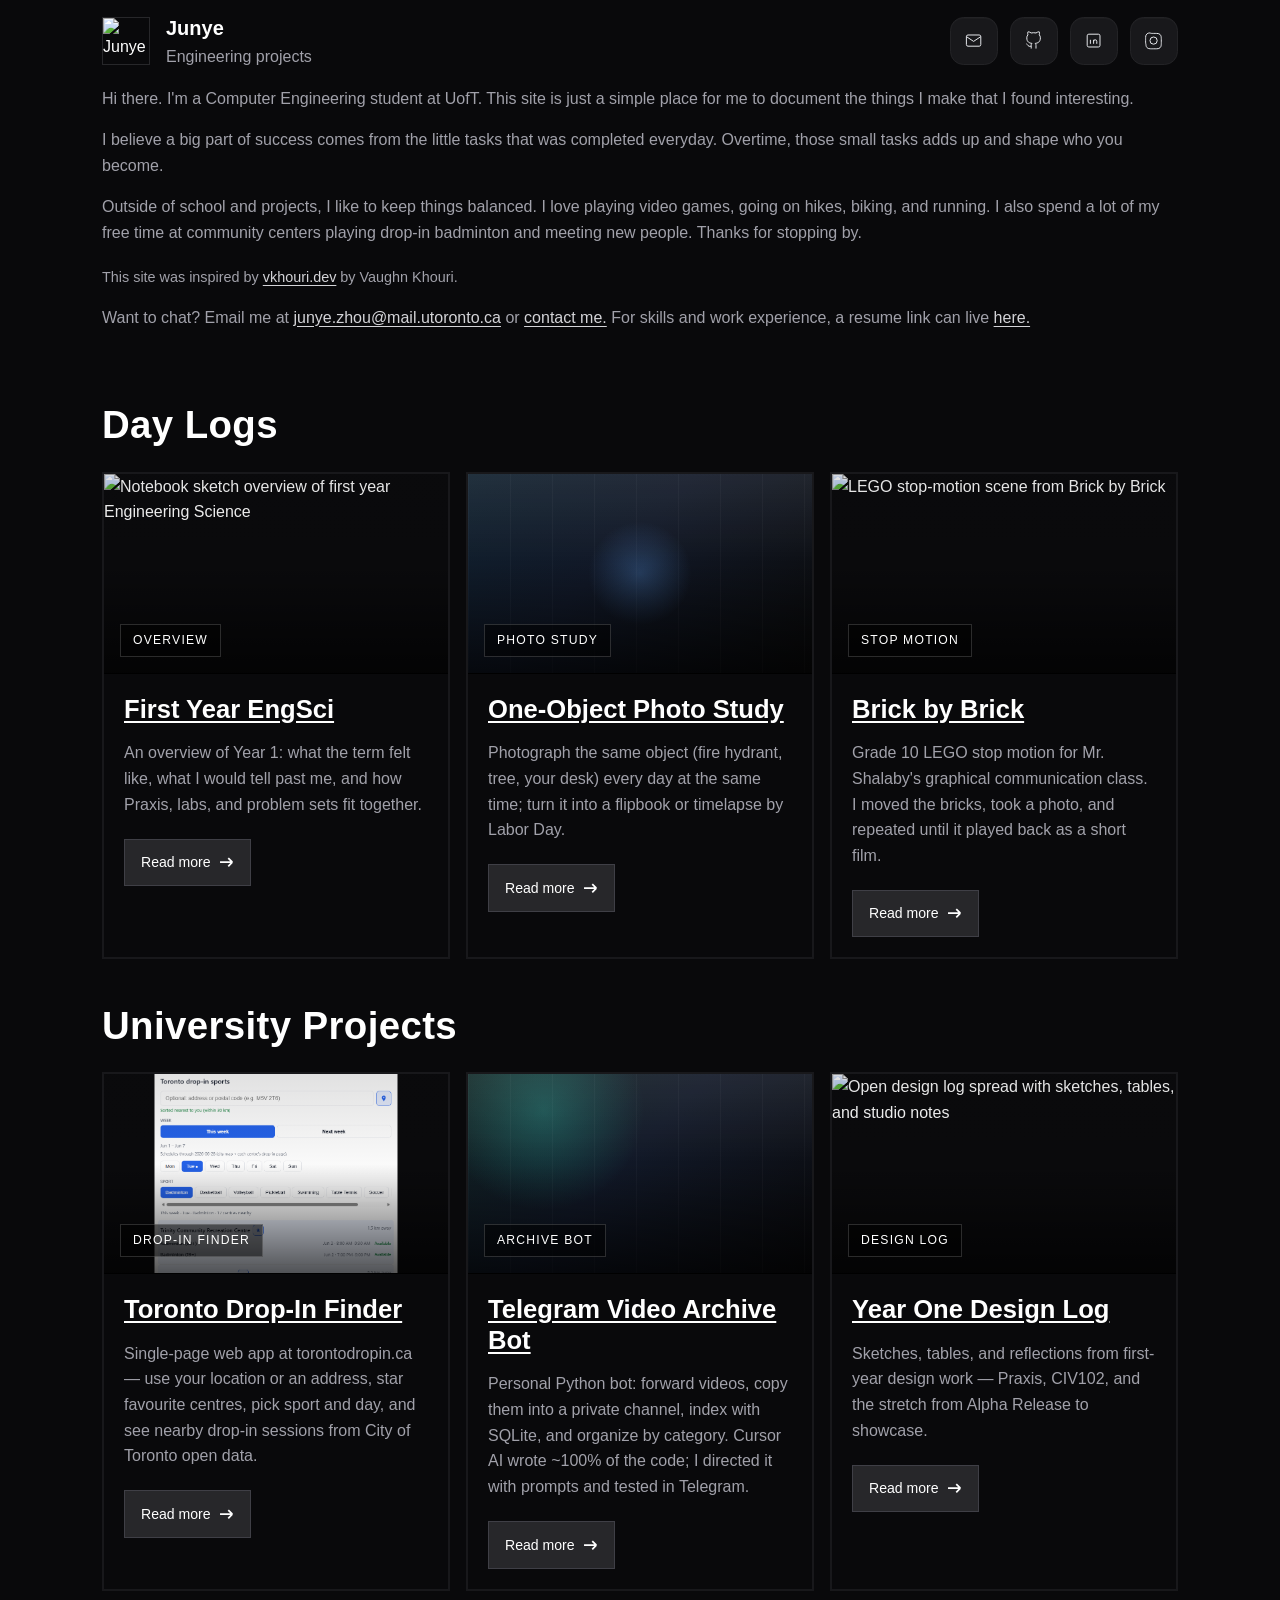
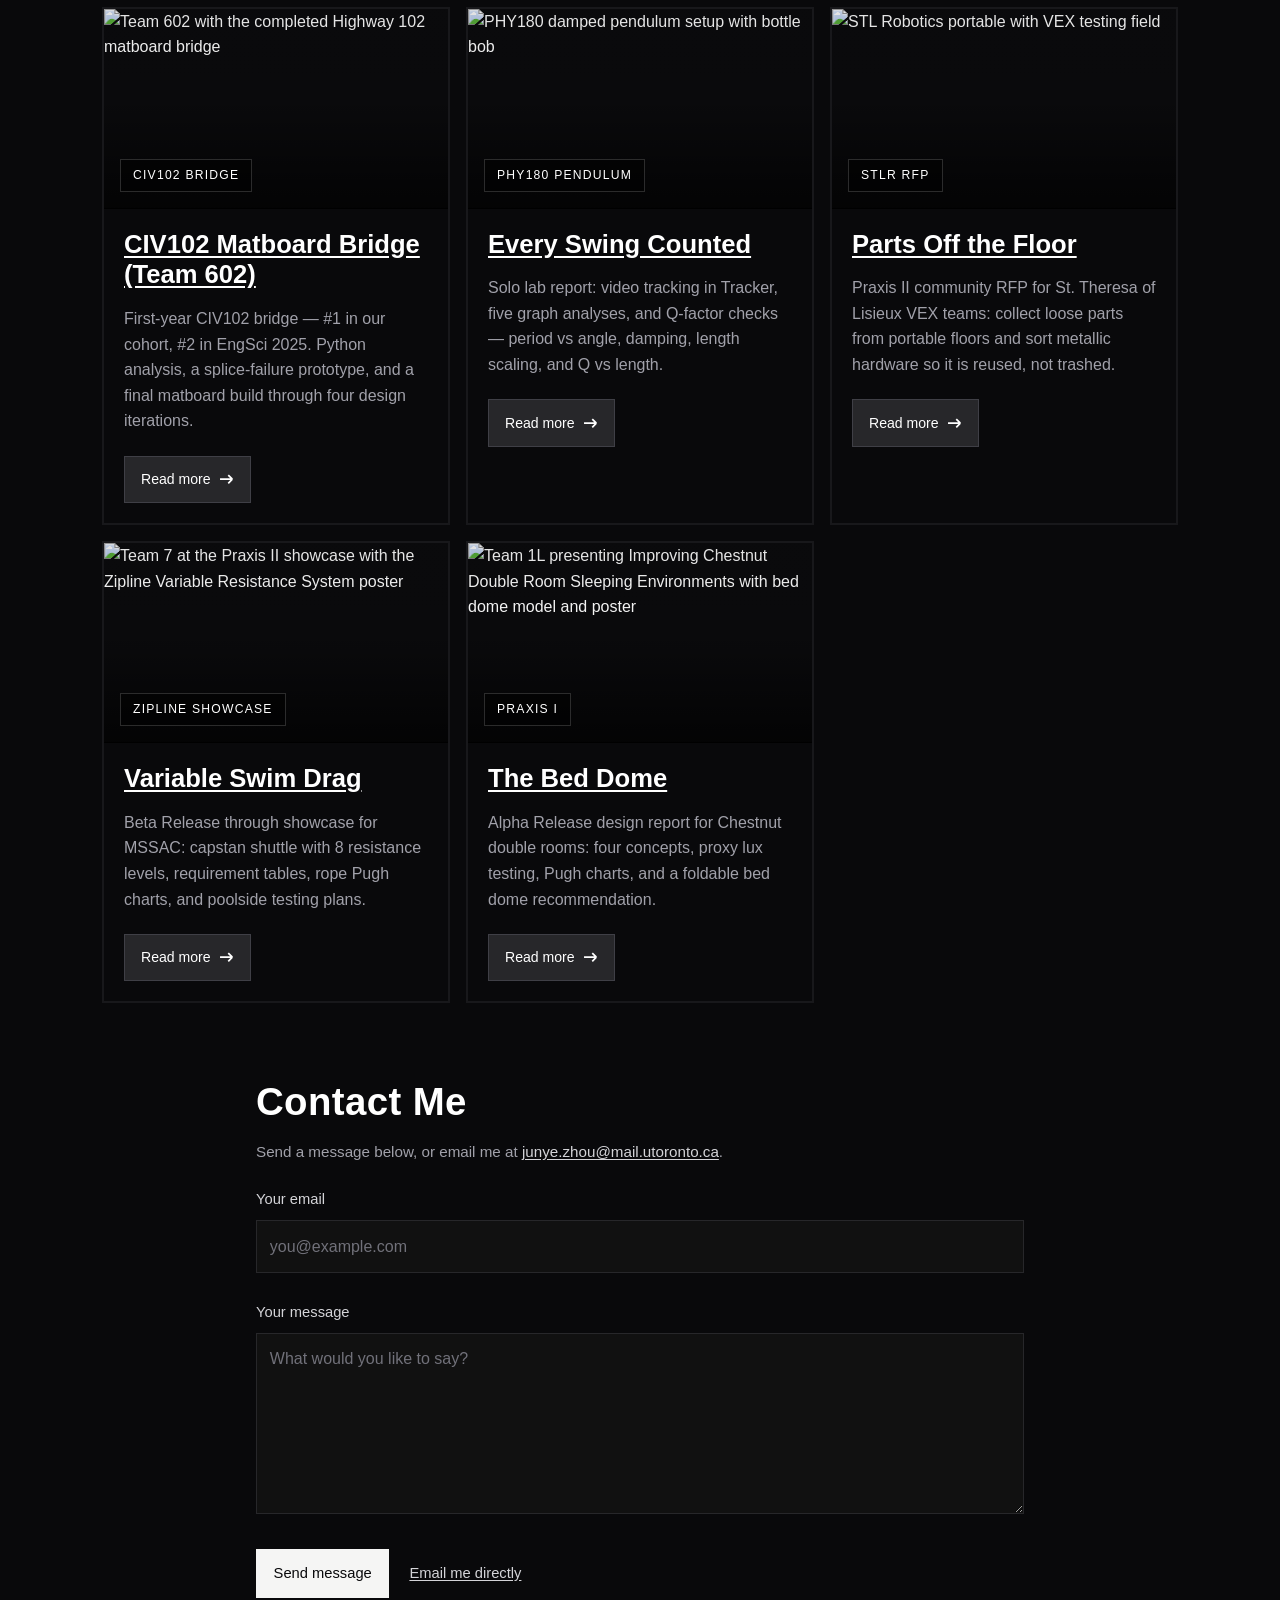
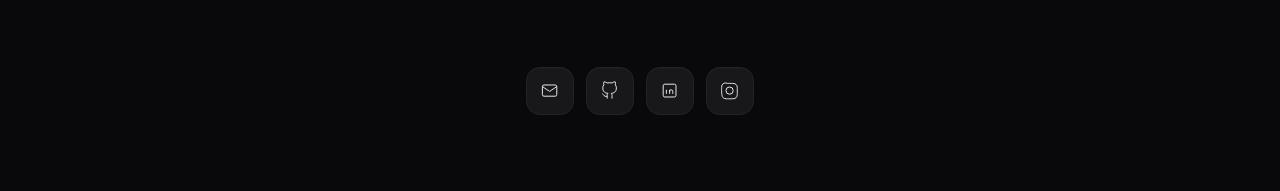
==== index.html @ 4845e182 "Replace Toronto Drop-In card thumbnail with app screenshot. Add top-anchored 1.5x zoom styling for t" ====
<!DOCTYPE html>
<html lang="en">
  <head>
    <meta charset="UTF-8" />
    <meta
      name="description"
      content="Junye Zhou — Computer Engineering student at UofT. Projects, writeups, and things I make."
    />
    <meta name="viewport" content="width=device-width, initial-scale=1.0" />
    <link rel="icon" href="favicon.svg" type="image/svg+xml" />
    <link rel="icon" href="favicon-512.png" type="image/png" sizes="512x512" />
    <link rel="apple-touch-icon" href="apple-touch-icon.png" />
    <meta name="theme-color" content="#09090b" />
    <title>Portfolio | Junye</title>
    <link rel="stylesheet" href="styles.css" />
  </head>
  <body>
    <main class="container" id="top">
      <!-- Top intro area: profile, social links, and short personal summary -->
      <section class="hero">
        <div class="heading-container">
          <!-- Name + profile image block -->
          <a class="identity" href="#top" aria-label="Junye home">
            <img
              class="avatar-image"
              src="https://images.stockcake.com/public/5/b/0/5b07a1c9-6c01-4911-bedc-8a0e223529ed_large/moonlit-rabbit-gathering-stockcake.jpg"
              alt="Junye profile picture"
            />
            <div class="identity-copy">
              <h1>Junye</h1>
              <p>Engineering projects</p>
            </div>
          </a>

          <!-- Social icons shown beside the profile on desktop -->
          <div class="social-links" aria-label="Social links">
            <a
              class="social-link"
              href="mailto:junye.zhou@mail.utoronto.ca"
              aria-label="Email"
            >
              <!-- Email icon -->
              <svg viewBox="0 0 24 24" aria-hidden="true">
                <path d="M3 7a2 2 0 0 1 2-2h14a2 2 0 0 1 2 2v10a2 2 0 0 1-2 2H5a2 2 0 0 1-2-2V7Z"></path>
                <path d="M3 7l9 6 9-6"></path>
              </svg>
              <span class="sr-only">Email</span>
            </a>
            <a
              class="social-link"
              href="https://github.com/MoonlitJadeRabbit"
              aria-label="GitHub"
              target="_blank"
              rel="noreferrer"
            >
              <!-- GitHub icon -->
              <svg viewBox="0 0 24 24" aria-hidden="true">
                <path
                  d="M9 19c-4.3 1.4-4.3-2.5-6-3m12 6v-3.9a3.37 3.37 0 0 0-.94-2.61c3.14-.35 6.44-1.54 6.44-7A5.44 5.44 0 0 0 19.1 4.77 5.07 5.07 0 0 0 19 1s-1.18-.35-4 1.48a13.38 13.38 0 0 0-6 0C6.18.65 5 1 5 1a5.07 5.07 0 0 0-.1 3.77A5.44 5.44 0 0 0 3.5 8.5c0 5.42 3.3 6.61 6.44 7A3.37 3.37 0 0 0 9 18.1V22"
                ></path>
              </svg>
              <span class="sr-only">GitHub</span>
            </a>
            <a
              class="social-link"
              href="https://www.linkedin.com/in/junye-zhou-5ab895367/"
              aria-label="LinkedIn"
              target="_blank"
              rel="noreferrer"
            >
              <!-- LinkedIn icon -->
              <svg viewBox="0 0 24 24" aria-hidden="true">
                <path d="M4 4m0 2a2 2 0 0 1 2-2h12a2 2 0 0 1 2 2v12a2 2 0 0 1-2 2H6a2 2 0 0 1-2-2z"></path>
                <path d="M8 11v5"></path>
                <path d="M8 8v.01"></path>
                <path d="M12 16v-5"></path>
                <path d="M16 16v-3a2 2 0 0 0-4 0"></path>
              </svg>
              <span class="sr-only">LinkedIn</span>
            </a>
            <a
              class="social-link"
              href="https://www.instagram.com/vwrrwea/?next=%2F"
              aria-label="Instagram"
              target="_blank"
              rel="noreferrer"
            >
              <!-- Instagram icon -->
              <svg viewBox="0 0 24 24" aria-hidden="true">
                <path
                  d="M12 3c2.8 0 3.15.01 4.24.06 1.17.05 1.97.24 2.43.42.61.24 1.04.52 1.5.98.46.46.74.89.98 1.5.18.46.37 1.26.42 2.43.05 1.09.06 1.44.06 4.24s-.01 3.15-.06 4.24c-.05 1.17-.24 1.97-.42 2.43-.24.61-.52 1.04-.98 1.5-.46.46-.89.74-1.5.98-.46.18-1.26.37-2.43.42-1.09.05-1.44.06-4.24.06s-3.15-.01-4.24-.06c-1.17-.05-1.97-.24-2.43-.42a4.01 4.01 0 0 1-1.5-.98 4.01 4.01 0 0 1-.98-1.5c-.18-.46-.37-1.26-.42-2.43C2.01 15.15 2 14.8 2 12s.01-3.15.06-4.24c.05-1.17.24-1.97.42-2.43.24-.61.52-1.04.98-1.5.46-.46.89-.74 1.5-.98.46-.18 1.26-.37 2.43-.42C8.85 3.01 9.2 3 12 3Z"
                ></path>
                <path d="M12 7.5A4.5 4.5 0 1 0 12 16.5A4.5 4.5 0 1 0 12 7.5Z"></path>
                <path d="M17.5 6.5h.01"></path>
              </svg>
              <span class="sr-only">Instagram placeholder</span>
            </a>
          </div>
        </div>

        <p class="intro-copy">
          Hi there. I'm a Computer Engineering student at UofT. This site is
          just a simple place for me to document the things I make that I found
          interesting.
        </p>

        <p class="intro-copy">
          I believe a big part of success comes from the little tasks that was completed everyday.
          Overtime, those small tasks adds up and shape who you become. 
        </p>

        <p class="intro-copy">
          Outside of school and projects, I like to keep things balanced. I love
          playing video games, going on hikes, biking, and running. I also spend
          a lot of my free time at community centers playing drop-in
          badminton and meeting new people. Thanks for stopping by.
        </p>

        <p class="intro-credit">
          This site was inspired by
          <a href="https://www.vkhouri.dev/" target="_blank" rel="noreferrer"
            >vkhouri.dev</a
          >
          by Vaughn Khouri.
        </p>

        <p class="intro-copy">
          Want to chat? Email me at
          <span class="underline-text">junye.zhou@mail.utoronto.ca</span>
          or <a href="#contact">contact me.</a> For skills and work experience,
          a resume link can live
          <a href="junyezhou-resume.pdf" target="_blank" rel="noreferrer">here.</a>
        </p>
      </section>

      <section class="category">
        <h2 class="section-title">Day Logs</h2>
        <div class="projects-grid">
          <article class="project-card">
            <div class="card-image-wrapper">
              <div class="project-image project-image-has-photo">
                <img
                  src="assets/day-logs/first-year-engsci/first-year-engsci-thumb.png"
                  alt="Notebook sketch overview of first year Engineering Science"
                  width="1200"
                  height="675"
                  loading="lazy"
                />
                <span class="thumb-label">Overview</span>
              </div>
            </div>
            <div class="project-body">
              <a href="first-year-engsci.html">
                <h3 class="project-title">First Year EngSci</h3>
              </a>
              <p>
                An overview of Year 1: what the term felt like, what I would tell
                past me, and how Praxis, labs, and problem sets fit together.
              </p>
              <a class="read-more" href="first-year-engsci.html">
                Read more
                <svg viewBox="0 0 14 10" aria-hidden="true">
                  <path d="M1 5h12m0 0L9 1m4 4L9 9"></path>
                </svg>
              </a>
            </div>
          </article>

          <article class="project-card">
            <div class="card-image-wrapper">
              <div class="project-image thumb-08">
                <span class="thumb-label">Photo study</span>
              </div>
            </div>
            <div class="project-body">
              <a href="one-object-photo-study.html">
                <h3 class="project-title">One-Object Photo Study</h3>
              </a>
              <p>
                Photograph the same object (fire hydrant, tree, your desk) every day
                at the same time; turn it into a flipbook or timelapse by Labor Day.
              </p>
              <a class="read-more" href="one-object-photo-study.html">
                Read more
                <svg viewBox="0 0 14 10" aria-hidden="true">
                  <path d="M1 5h12m0 0L9 1m4 4L9 9"></path>
                </svg>
              </a>
            </div>
          </article>

          <article class="project-card">
            <div class="card-image-wrapper">
              <div class="project-image project-image-has-photo">
                <img
                  src="assets/day-logs/brick-by-brick/brick-by-brick-poster.jpg"
                  alt="LEGO stop-motion scene from Brick by Brick"
                  width="1280"
                  height="720"
                  loading="lazy"
                />
                <span class="thumb-label">Stop motion</span>
              </div>
            </div>
            <div class="project-body">
              <a href="brick-by-brick.html">
                <h3 class="project-title">Brick by Brick</h3>
              </a>
              <p>
                Grade 10 LEGO stop motion for Mr. Shalaby's graphical communication
                class. I moved the bricks, took a photo, and repeated until it
                played back as a short film.
              </p>
              <a class="read-more" href="brick-by-brick.html">
                Read more
                <svg viewBox="0 0 14 10" aria-hidden="true">
                  <path d="M1 5h12m0 0L9 1m4 4L9 9"></path>
                </svg>
              </a>
            </div>
          </article>
        </div>
      </section>

      <section class="category">
        <h2 class="section-title">University Projects</h2>
        <div class="projects-grid">
          <article class="project-card">
            <div class="card-image-wrapper">
              <div class="project-image project-image-has-photo project-image-toronto-drop-in">
                <img
                  src="assets/toronto-drop-in/thumb.png"
                  alt="Toronto Drop-In Finder with location search, week and sport filters, and nearby community centre sessions"
                  width="1200"
                  height="800"
                  loading="lazy"
                />
                <span class="thumb-label">Drop-In Finder</span>
              </div>
            </div>
            <div class="project-body">
              <a href="toronto-drop-in-sports.html">
                <h3 class="project-title">Toronto Drop-In Finder</h3>
              </a>
              <p>
                Single-page web app at torontodropin.ca — use your location or an address,
                star favourite centres, pick sport and day, and see nearby drop-in
                sessions from City of Toronto open data.
              </p>
              <a class="read-more" href="toronto-drop-in-sports.html">
                Read more
                <svg viewBox="0 0 14 10" aria-hidden="true">
                  <path d="M1 5h12m0 0L9 1m4 4L9 9"></path>
                </svg>
              </a>
            </div>
          </article>

          <article class="project-card">
            <div class="card-image-wrapper">
              <div class="project-image thumb-09">
                <span class="thumb-label">Archive Bot</span>
              </div>
            </div>
            <div class="project-body">
              <a href="telegram-video-archive-bot.html">
                <h3 class="project-title">Telegram Video Archive Bot</h3>
              </a>
              <p>
                Personal Python bot: forward videos, copy them into a private channel,
                index with SQLite, and organize by category. Cursor AI wrote ~100% of
                the code; I directed it with prompts and tested in Telegram.
              </p>
              <a class="read-more" href="telegram-video-archive-bot.html">
                Read more
                <svg viewBox="0 0 14 10" aria-hidden="true">
                  <path d="M1 5h12m0 0L9 1m4 4L9 9"></path>
                </svg>
              </a>
            </div>
          </article>

          <article class="project-card">
            <div class="card-image-wrapper">
              <div class="project-image project-image-has-photo">
                <img
                  src="assets/year1-design-log-thumb.png"
                  alt="Open design log spread with sketches, tables, and studio notes"
                  width="1200"
                  height="675"
                  loading="lazy"
                />
                <span class="thumb-label">Design log</span>
              </div>
            </div>
            <div class="project-body">
              <a href="year1-student-engineering-design-portfolio.html">
                <h3 class="project-title">Year One Design Log</h3>
              </a>
              <p>
                Sketches, tables, and reflections from first-year design work —
                Praxis, CIV102, and the stretch from Alpha Release to showcase.
              </p>

              <a
                class="read-more"
                href="year1-student-engineering-design-portfolio.html"
              >
                Read more
                <svg viewBox="0 0 14 10" aria-hidden="true">
                  <path d="M1 5h12m0 0L9 1m4 4L9 9"></path>
                </svg>
              </a>
            </div>
          </article>

          <article class="project-card">
            <div class="card-image-wrapper">
              <div class="project-image project-image-has-photo">
                <img
                  src="assets/civ102-bridge/team-highway-102.png"
                  alt="Team 602 with the completed Highway 102 matboard bridge"
                  width="1200"
                  height="800"
                  loading="lazy"
                />
                <span class="thumb-label">CIV102 Bridge</span>
              </div>
            </div>
            <div class="project-body">
              <a href="civ102-matboard-bridge.html">
                <h3 class="project-title">CIV102 Matboard Bridge (Team 602)</h3>
              </a>
              <p>
                First-year CIV102 bridge — #1 in our cohort, #2 in EngSci 2025.
                Python analysis, a splice-failure prototype, and a final matboard
                build through four design iterations.
              </p>
              <a class="read-more" href="civ102-matboard-bridge.html">
                Read more
                <svg viewBox="0 0 14 10" aria-hidden="true">
                  <path d="M1 5h12m0 0L9 1m4 4L9 9"></path>
                </svg>
              </a>
            </div>
          </article>

          <article class="project-card">
            <div class="card-image-wrapper">
              <div class="project-image project-image-has-photo">
                <img
                  src="assets/phy180-pendulum/report-p2-img1.jpeg"
                  alt="PHY180 damped pendulum setup with bottle bob"
                  width="1200"
                  height="800"
                  loading="lazy"
                />
                <span class="thumb-label">PHY180 Pendulum</span>
              </div>
            </div>
            <div class="project-body">
              <a href="phy180-pendulum.html">
                <h3 class="project-title">Every Swing Counted</h3>
              </a>
              <p>
                Solo lab report: video tracking in Tracker, five graph analyses,
                and Q-factor checks — period vs angle, damping, length scaling, and
                Q vs length.
              </p>
              <a class="read-more" href="phy180-pendulum.html">
                Read more
                <svg viewBox="0 0 14 10" aria-hidden="true">
                  <path d="M1 5h12m0 0L9 1m4 4L9 9"></path>
                </svg>
              </a>
            </div>
          </article>

          <article class="project-card">
            <div class="card-image-wrapper">
              <div class="project-image project-image-has-photo">
                <img
                  src="assets/stl-robotics-rfp/report-p8-img1.png"
                  alt="STL Robotics portable with VEX testing field"
                  width="1200"
                  height="800"
                  loading="lazy"
                />
                <span class="thumb-label">STLR RFP</span>
              </div>
            </div>
            <div class="project-body">
              <a href="stl-robotics-rfp.html">
                <h3 class="project-title">Parts Off the Floor</h3>
              </a>
              <p>
                Praxis II community RFP for St. Theresa of Lisieux VEX teams:
                collect loose parts from portable floors and sort metallic hardware
                so it is reused, not trashed.
              </p>
              <a class="read-more" href="stl-robotics-rfp.html">
                Read more
                <svg viewBox="0 0 14 10" aria-hidden="true">
                  <path d="M1 5h12m0 0L9 1m4 4L9 9"></path>
                </svg>
              </a>
            </div>
          </article>

          <article class="project-card">
            <div class="card-image-wrapper">
              <div class="project-image project-image-has-photo">
                <img
                  src="assets/praxis-zipline/showcase-card.jpg"
                  alt="Team 7 at the Praxis II showcase with the Zipline Variable Resistance System poster"
                  width="1024"
                  height="768"
                  loading="lazy"
                />
                <span class="thumb-label">Zipline Showcase</span>
              </div>
            </div>
            <div class="project-body">
              <a href="praxis-zipline-showcase.html">
                <h3 class="project-title">Variable Swim Drag</h3>
              </a>
              <p>
                Beta Release through showcase for MSSAC: capstan shuttle with 8
                resistance levels, requirement tables, rope Pugh charts, and
                poolside testing plans.
              </p>
              <a class="read-more" href="praxis-zipline-showcase.html">
                Read more
                <svg viewBox="0 0 14 10" aria-hidden="true">
                  <path d="M1 5h12m0 0L9 1m4 4L9 9"></path>
                </svg>
              </a>
            </div>
          </article>

          <article class="project-card">
            <div class="card-image-wrapper">
              <div class="project-image project-image-has-photo">
                <img
                  src="assets/praxis-i-design/team-presentation-card.png"
                  alt="Team 1L presenting Improving Chestnut Double Room Sleeping Environments with bed dome model and poster"
                  width="615"
                  height="486"
                  loading="lazy"
                />
                <span class="thumb-label">Praxis I</span>
              </div>
            </div>
            <div class="project-body">
              <a href="praxis-i-design.html">
                <h3 class="project-title">The Bed Dome</h3>
              </a>
              <p>
                Alpha Release design report for Chestnut double rooms: four concepts,
                proxy lux testing, Pugh charts, and a foldable bed dome recommendation.
              </p>
              <a class="read-more" href="praxis-i-design.html">
                Read more
                <svg viewBox="0 0 14 10" aria-hidden="true">
                  <path d="M1 5h12m0 0L9 1m4 4L9 9"></path>
                </svg>
              </a>
            </div>
          </article>
        </div>
      </section>

      <!-- Contact form near the bottom of the page -->
      <section class="contact-section" id="contact">
        <div class="contact-wrap">
          <h2 class="section-title contact-title">Contact Me</h2>

          <p class="contact-lead">
            Send a message below, or email me at
            <a href="mailto:junye.zhou@mail.utoronto.ca"
              >junye.zhou@mail.utoronto.ca</a
            >.
          </p>

          <form id="my-form" class="contact-form" method="post">
            <p class="form-honey" aria-hidden="true">
              <label
                >Leave this empty<input
                  type="text"
                  name="_honey"
                  tabindex="-1"
                  autocomplete="off"
              /></label>
            </p>
            <div class="form-field">
              <label for="email">Your email</label>
              <input
                type="email"
                name="email"
                id="email"
                placeholder="you@example.com"
                required
              />
            </div>

            <div class="form-field">
              <label for="message">Your message</label>
              <textarea
                name="message"
                id="message"
                rows="6"
                placeholder="What would you like to say?"
                required
              ></textarea>
            </div>

            <div class="contact-actions">
              <button id="my-form-button" type="submit" class="submit-button">
                Send message
              </button>
              <a
                class="contact-mailto-link"
                href="mailto:junye.zhou@mail.utoronto.ca?subject=Message%20from%20portfolio"
                >Email me directly</a
              >
            </div>
            <p
              id="my-form-status"
              class="form-status"
              role="status"
              aria-live="polite"
            ></p>
          </form>
        </div>

        <!-- Matching social icons shown again in the footer area -->
        <div class="footer-socials">
          <div class="social-links" aria-label="Footer social links">
            <a
              class="social-link"
              href="mailto:junye.zhou@mail.utoronto.ca"
              aria-label="Email"
            >
              <!-- Email icon -->
              <svg viewBox="0 0 24 24" aria-hidden="true">
                <path d="M3 7a2 2 0 0 1 2-2h14a2 2 0 0 1 2 2v10a2 2 0 0 1-2 2H5a2 2 0 0 1-2-2V7Z"></path>
                <path d="M3 7l9 6 9-6"></path>
              </svg>
              <span class="sr-only">Email</span>
            </a>
            <a
              class="social-link"
              href="https://github.com/MoonlitJadeRabbit"
              aria-label="GitHub"
              target="_blank"
              rel="noreferrer"
            >
              <!-- GitHub icon -->
              <svg viewBox="0 0 24 24" aria-hidden="true">
                <path
                  d="M9 19c-4.3 1.4-4.3-2.5-6-3m12 6v-3.9a3.37 3.37 0 0 0-.94-2.61c3.14-.35 6.44-1.54 6.44-7A5.44 5.44 0 0 0 19.1 4.77 5.07 5.07 0 0 0 19 1s-1.18-.35-4 1.48a13.38 13.38 0 0 0-6 0C6.18.65 5 1 5 1a5.07 5.07 0 0 0-.1 3.77A5.44 5.44 0 0 0 3.5 8.5c0 5.42 3.3 6.61 6.44 7A3.37 3.37 0 0 0 9 18.1V22"
                ></path>
              </svg>
              <span class="sr-only">GitHub</span>
            </a>
            <a
              class="social-link"
              href="https://www.linkedin.com/in/junye-zhou-5ab895367/"
              aria-label="LinkedIn"
              target="_blank"
              rel="noreferrer"
            >
              <!-- LinkedIn icon -->
              <svg viewBox="0 0 24 24" aria-hidden="true">
                <path d="M4 4m0 2a2 2 0 0 1 2-2h12a2 2 0 0 1 2 2v12a2 2 0 0 1-2 2H6a2 2 0 0 1-2-2z"></path>
                <path d="M8 11v5"></path>
                <path d="M8 8v.01"></path>
                <path d="M12 16v-5"></path>
                <path d="M16 16v-3a2 2 0 0 0-4 0"></path>
              </svg>
              <span class="sr-only">LinkedIn</span>
            </a>
            <a
              class="social-link"
              href="https://www.instagram.com/vwrrwea/?next=%2F"
              aria-label="Instagram"
              target="_blank"
              rel="noreferrer"
            >
              <!-- Instagram icon -->
              <svg viewBox="0 0 24 24" aria-hidden="true">
                <path
                  d="M12 3c2.8 0 3.15.01 4.24.06 1.17.05 1.97.24 2.43.42.61.24 1.04.52 1.5.98.46.46.74.89.98 1.5.18.46.37 1.26.42 2.43.05 1.09.06 1.44.06 4.24s-.01 3.15-.06 4.24c-.05 1.17-.24 1.97-.42 2.43-.24.61-.52 1.04-.98 1.5-.46.46-.89.74-1.5.98-.46.18-1.26.37-2.43.42-1.09.05-1.44.06-4.24.06s-3.15-.01-4.24-.06c-1.17-.05-1.97-.24-2.43-.42a4.01 4.01 0 0 1-1.5-.98 4.01 4.01 0 0 1-.98-1.5c-.18-.46-.37-1.26-.42-2.43C2.01 15.15 2 14.8 2 12s.01-3.15.06-4.24c.05-1.17.24-1.97.42-2.43.24-.61.52-1.04.98-1.5.46-.46.89-.74 1.5-.98.46-.18 1.26-.37 2.43-.42C8.85 3.01 9.2 3 12 3Z"
                ></path>
                <path d="M12 7.5A4.5 4.5 0 1 0 12 16.5A4.5 4.5 0 1 0 12 7.5Z"></path>
                <path d="M17.5 6.5h.01"></path>
              </svg>
              <span class="sr-only">Instagram placeholder</span>
            </a>
          </div>
        </div>
      </section>
    </main>

    <script src="contact-config.js"></script>
    <script src="script.js?v=7"></script>
  </body>
</html>
---- styles.css ----
@font-face {
  /* Custom bold display font used for headings, similar to the reference site */
  font-family: "IndustryBlack";
  src: url("IndustryBold.otf") format("opentype");
  font-display: swap;
}

:root {
  /* Main color variables used across the page */
  --bg: #09090b;
  --panel: #111114;
  --panel-hover: #18181b;
  --line: #27272a;
  --line-strong: #3f3f46;
  --text: #ffffff;
  --muted: #a1a1aa;
  --soft: #d4d4d8;
  --button-light: #f5f5f4;
  --button-light-hover: #e7e5e4;
}

* {
  box-sizing: border-box;
}

html {
  /* Enables smooth scrolling when clicking anchor links */
  scroll-behavior: smooth;
}

body {
  /* Global page styles */
  margin: 0;
  background: var(--bg);
  color: var(--text);
  font-family: Arial, Helvetica, sans-serif;
  line-height: 1.6;
}

a {
  color: inherit;
  text-decoration: none;
}

button,
input,
textarea {
  font: inherit;
}

.container {
  /* Keeps the site centered and limits the maximum content width */
  width: 1100px;
  max-width: 100%;
  margin: 0 auto;
  padding: 0.75rem;
}

.hero {
  /* Spacing below the introduction section */
  margin-bottom: 4rem;
}

.heading-container {
  /* Two-column layout: identity on the left, social icons on the right */
  display: grid;
  grid-template-columns: 1fr 1fr;
  gap: 1rem;
  align-items: center;
}

.identity {
  /* Aligns the profile image and the name text */
  display: inline-flex;
  align-items: center;
  gap: 1rem;
  width: fit-content;
}

.avatar-image {
  /* Profile picture beside the name */
  width: 3rem;
  height: 3rem;
  border: 1px solid #27272a;
  object-fit: cover;
}

.identity-copy h1 {
  margin: 0;
  font-size: 1.25rem;
  font-weight: 600;
}

.identity-copy p {
  margin: 0;
  color: var(--muted);
  font-size: 1rem;
}

.tagline {
  /* Short line directly under the top identity row */
  margin: 1.4rem 0 0;
  color: var(--muted);
  font-size: 1.15rem;
  font-weight: 300;
}

.intro-copy {
  /* Paragraph text used in the intro section */
  max-width: 70rem;
  margin: 1rem 0 0;
  color: var(--muted);
  font-size: 1rem;
}

.intro-copy a,
.intro-credit a,
.underline-text {
  color: var(--soft);
  text-decoration: underline;
  text-underline-offset: 3px;
}

.intro-credit {
  max-width: 70rem;
  margin: 1.25rem 0 0;
  color: var(--muted);
  font-size: 0.9rem;
}

.intro-credit a:hover {
  color: var(--text);
}

.social-links {
  /* Holds the social icon buttons in a row */
  display: flex;
  justify-content: flex-end;
  flex-wrap: wrap;
  gap: 0.75rem;
}

.social-link {
  /* Single social button styled to match your screenshot */
  display: inline-flex;
  align-items: center;
  justify-content: center;
  width: 3rem;
  height: 3rem;
  background: #18181b;
  border: 1px solid #232326;
  border-radius: 0.85rem;
  box-shadow: inset 0 1px 0 rgba(255, 255, 255, 0.02);
  transition:
    transform 180ms ease,
    background-color 180ms ease,
    border-color 180ms ease;
}

.social-link:hover {
  transform: translateY(-1px);
  background: #1f1f23;
  border-color: #2c2c31;
}

.social-link svg {
  /* Makes all social icons the same size and color */
  width: 1.2rem;
  height: 1.2rem;
  fill: none;
  stroke: currentColor;
  stroke-width: 1.25;
  color: #e5e7eb;
  transition: transform 180ms ease;
}

.social-link:hover svg {
  transform: scale(1.08);
}

.sr-only {
  position: absolute;
  width: 1px;
  height: 1px;
  padding: 0;
  margin: -1px;
  overflow: hidden;
  clip: rect(0, 0, 0, 0);
  white-space: nowrap;
  border: 0;
}

.category,
.contact-section {
  /* Shared spacing for each large section */
  margin-bottom: 2.2rem;
}

.section-title,
.project-title,
.submit-button {
  /* Bold display font for major headings and buttons */
  font-family: "IndustryBlack", sans-serif;
}

.section-title {
  margin: 0 0 1rem;
  font-size: clamp(1.95rem, 3vw, 2.5rem);
  font-weight: 700;
  letter-spacing: 0.01em;
}

.projects-grid {
  /* Default 3-column project layout */
  display: grid;
  grid-template-columns: repeat(3, minmax(0, 1fr));
  gap: 1rem;
}

.projects-grid-two {
  /* Used for the final section that only has 2 cards */
  grid-template-columns: repeat(2, minmax(0, 1fr));
}

.project-card {
  /* Outer card shell for each project */
  border: 2px solid #18181b;
  background: var(--bg);
}

.card-image-wrapper {
  /* Image container so the placeholder art stays clipped correctly */
  position: relative;
  width: 100%;
  overflow: hidden;
}

.project-image {
  /* Visual thumbnail area at the top of each project card */
  position: relative;
  display: flex;
  align-items: flex-end;
  width: 100%;
  min-height: 230px;
  padding: 1rem;
  border-bottom: 1px solid #000000;
  overflow: hidden;
}

.project-image::before {
  content: "";
  position: absolute;
  inset: 0;
  background:
    linear-gradient(180deg, rgba(255, 255, 255, 0.08), transparent 45%),
    repeating-linear-gradient(
      90deg,
      rgba(255, 255, 255, 0.03) 0,
      rgba(255, 255, 255, 0.03) 1px,
      transparent 1px,
      transparent 42px
    );
  mix-blend-mode: screen;
}

.project-image::after {
  content: "";
  position: absolute;
  inset: auto 0 0;
  height: 55%;
  background: linear-gradient(180deg, transparent, rgba(0, 0, 0, 0.66));
}

.thumb-label {
  /* Small label shown on each placeholder thumbnail */
  position: relative;
  z-index: 1;
  display: inline-flex;
  align-items: center;
  min-height: 2rem;
  padding: 0.35rem 0.75rem;
  border: 1px solid rgba(255, 255, 255, 0.16);
  background: rgba(0, 0, 0, 0.5);
  color: var(--text);
  font-size: 0.76rem;
  letter-spacing: 0.1em;
  text-transform: uppercase;
}

.project-image-has-photo {
  padding: 0;
  min-height: 230px;
}

.project-image-has-photo::before {
  z-index: 1;
  background: linear-gradient(
    180deg,
    rgba(9, 9, 11, 0.12),
    transparent 55%
  );
  mix-blend-mode: normal;
}

.project-image-has-photo img {
  position: absolute;
  inset: 0;
  width: 100%;
  height: 100%;
  object-fit: contain;
  object-position: center;
  background: #0a0a0c;
}

.project-image-has-photo .thumb-label {
  margin: 1rem;
}

.project-image-toronto-drop-in img {
  object-fit: contain;
  object-position: center top;
  transform: scale(1.5);
  transform-origin: center top;
}

.thumb-02 {
  background:
    radial-gradient(circle at 78% 26%, rgba(244, 114, 182, 0.35), transparent 30%),
    linear-gradient(135deg, #1f1235, #0f172a 42%, #111827);
}

.thumb-03 {
  background:
    radial-gradient(circle at 50% 30%, rgba(56, 189, 248, 0.35), transparent 28%),
    linear-gradient(135deg, #0f172a, #10233c 40%, #111827);
}

.thumb-04 {
  background:
    radial-gradient(circle at 18% 72%, rgba(163, 230, 53, 0.25), transparent 28%),
    linear-gradient(135deg, #14231a, #0b1220 44%, #0b1120);
}

.thumb-05 {
  background:
    radial-gradient(circle at 80% 18%, rgba(251, 146, 60, 0.3), transparent 30%),
    linear-gradient(135deg, #231815, #111827 48%, #09090b);
}

.thumb-06 {
  background:
    radial-gradient(circle at 28% 25%, rgba(192, 132, 252, 0.32), transparent 28%),
    linear-gradient(135deg, #1e1b4b, #111827 45%, #09090b);
}

.thumb-07 {
  background:
    radial-gradient(circle at 78% 74%, rgba(251, 113, 133, 0.28), transparent 30%),
    linear-gradient(135deg, #2a1420, #0f172a 45%, #09090b);
}

.thumb-08 {
  background:
    radial-gradient(circle at 50% 50%, rgba(96, 165, 250, 0.28), transparent 26%),
    linear-gradient(135deg, #0f1f2d, #111827 42%, #0a0a0a);
}

.thumb-09 {
  background:
    radial-gradient(circle at 22% 18%, rgba(45, 212, 191, 0.28), transparent 32%),
    linear-gradient(135deg, #102222, #111827 45%, #09090b);
}

.thumb-10 {
  background:
    radial-gradient(circle at 84% 28%, rgba(248, 250, 252, 0.2), transparent 24%),
    linear-gradient(135deg, #232323, #111827 48%, #09090b);
}

.thumb-11 {
  background:
    radial-gradient(circle at 15% 20%, rgba(234, 179, 8, 0.26), transparent 28%),
    linear-gradient(135deg, #20170d, #111827 46%, #09090b);
}

.project-body {
  /* Text area below each thumbnail */
  padding: 1.25rem;
}

.project-title {
  margin: 0;
  color: var(--text);
  font-size: 1.6rem;
  font-weight: 700;
  line-height: 1.2;
  text-decoration: underline;
  text-underline-offset: 3px;
}

.project-title-static {
  text-decoration: none;
}

.project-subtitle {
  margin: 0.35rem 0 0;
  color: var(--soft);
  font-size: 0.92rem;
  letter-spacing: 0.04em;
}

.project-body > p:not(.project-subtitle) {
  margin: 1rem 0 0;
  color: var(--muted);
}

.read-more {
  /* Button-style link used at the bottom of each project card */
  display: inline-flex;
  align-items: center;
  gap: 0.55rem;
  margin-top: 1.35rem;
  padding: 0.72rem 1rem;
  background: #27272a;
  border: 1px solid var(--line-strong);
  color: var(--text);
  font-size: 0.88rem;
}

.read-more:hover {
  background: #3f3f46;
}

.read-more svg {
  width: 0.9rem;
  height: 0.9rem;
  fill: none;
  stroke: currentColor;
  stroke-width: 1.7;
}

.detail-block + .detail-block {
  margin-top: 1rem;
}

.detail-block h4 {
  margin: 0 0 0.35rem;
  color: var(--soft);
  font-size: 0.95rem;
  font-weight: 700;
}

.project-page {
  width: 860px;
  max-width: 100%;
  margin: 0 auto;
  padding: 1rem;
}

.project-page-title {
  margin: 0 0 1.5rem;
  color: var(--text);
  font-family: "IndustryBlack", sans-serif;
  font-size: clamp(2.1rem, 4vw, 3rem);
  line-height: 1.15;
}

.project-page-title span {
  color: var(--soft);
}

.project-hero-card {
  min-height: 360px;
  border: 1px solid #000000;
  background:
    radial-gradient(circle at 18% 20%, rgba(250, 204, 21, 0.18), transparent 24%),
    radial-gradient(circle at 78% 28%, rgba(96, 165, 250, 0.16), transparent 26%),
    linear-gradient(135deg, #141a24, #0d121a 46%, #09090b);
  overflow: hidden;
}

.project-hero-art {
  position: relative;
  width: 100%;
  min-height: 360px;
}

.project-hero-art::before {
  content: "";
  position: absolute;
  left: 10%;
  right: 10%;
  bottom: 25%;
  height: 4px;
  background: rgba(255, 255, 255, 0.7);
  box-shadow:
    0 -54px 0 -1px rgba(255, 255, 255, 0.28),
    0 -108px 0 -2px rgba(255, 255, 255, 0.16);
}

.project-hero-art::after {
  content: "";
  position: absolute;
  left: 16%;
  right: 16%;
  top: 23%;
  bottom: 25%;
  background:
    linear-gradient(62deg, transparent 0 47%, rgba(255, 255, 255, 0.34) 47% 49%, transparent 49%),
    linear-gradient(118deg, transparent 0 47%, rgba(255, 255, 255, 0.22) 47% 49%, transparent 49%),
    repeating-linear-gradient(
      90deg,
      transparent 0 10%,
      rgba(255, 255, 255, 0.14) 10% 11%,
      transparent 11% 22%
    );
}

.project-caption {
  margin: 0.75rem 0 1.5rem;
  color: var(--text);
}

.project-caption i {
  color: var(--soft);
}

.project-copy {
  color: var(--text);
  margin-bottom: 3rem;
}

.project-copy p {
  margin: 0 0 1rem;
  color: var(--text);
}

.project-copy a {
  color: var(--soft);
  text-decoration: underline;
  text-underline-offset: 3px;
}

.project-section-title {
  margin: 0 0 1rem;
  color: var(--text);
  font-family: "IndustryBlack", sans-serif;
  font-size: clamp(1.8rem, 3vw, 2.2rem);
}

.project-subsection-title {
  margin: 0 0 0.35rem;
  color: var(--soft);
  font-family: "IndustryBlack", sans-serif;
  font-size: 1.15rem;
}

.script-table-wrap {
  overflow-x: auto;
  margin: 1rem 0 1.25rem;
  border: 1px solid var(--line);
}

.script-table {
  width: 100%;
  border-collapse: collapse;
  font-size: 0.92rem;
}

.script-table th,
.script-table td {
  padding: 0.55rem 0.75rem;
  text-align: left;
  border-bottom: 1px solid var(--line);
  vertical-align: top;
}

.script-table th {
  color: var(--text);
  background: var(--panel);
  font-weight: 600;
}

.script-table td {
  color: var(--soft);
}

.script-table tr:last-child td {
  border-bottom: none;
}

.script-table code {
  font-size: 0.86em;
  color: var(--text);
}

.code-snippet {
  margin: 1rem 0 1.25rem;
  padding: 0.85rem 1rem;
  border: 1px solid var(--line);
  background: var(--panel);
  overflow-x: auto;
}

.code-snippet pre {
  margin: 0;
  font-family: Consolas, "Courier New", monospace;
  font-size: 0.82rem;
  line-height: 1.45;
  color: var(--soft);
  white-space: pre;
}

.process-grid {
  display: grid;
  gap: 1rem;
  margin-top: 1.5rem;
}

.process-card {
  padding: 1rem 1.1rem;
  border: 1px solid var(--line);
  background: #111114;
}

.back-link {
  display: inline-flex;
  align-items: center;
  justify-content: center;
  margin: 1.5rem 0 2rem;
  padding: 0.78rem 1.1rem;
  background: var(--button-light);
  color: #09090b;
  font-family: "IndustryBlack", sans-serif;
  font-size: 0.92rem;
}

.back-link:hover {
  background: var(--button-light-hover);
}

.contact-wrap {
  /* Centers and narrows the contact section */
  max-width: 48rem;
  margin: 0 auto;
  padding: 2rem 0;
}

.contact-title {
  margin-bottom: 0.5rem;
}

.contact-lead {
  margin: 0 0 0.25rem;
  color: var(--muted);
  font-size: 0.95rem;
  line-height: 1.6;
}

.contact-lead a {
  color: var(--soft);
  text-decoration: underline;
  text-underline-offset: 0.15em;
}

.contact-lead a:hover {
  color: var(--text);
}

.form-honey {
  display: none !important;
}

.contact-form {
  /* Extra spacing above the contact form fields */
  padding: 1.25rem 0 0;
}

.form-field + .form-field {
  margin-top: 1.75rem;
}

.form-field label {
  display: block;
  margin-bottom: 0.5rem;
  color: var(--soft);
  font-size: 0.92rem;
}

.form-field input,
.form-field textarea {
  /* Shared input styles for email + message fields */
  width: 100%;
  padding: 0.8rem;
  border: 1px solid var(--line);
  background: #111111;
  color: var(--text);
  outline: none;
}

.form-field input::placeholder,
.form-field textarea::placeholder {
  color: #71717a;
}

.form-field input:focus,
.form-field textarea:focus {
  border-color: #52525b;
}

.submit-button {
  /* Main form button */
  margin-top: 1.75rem;
  padding: 0.78rem 1.1rem;
  border: 0;
  background: var(--button-light);
  color: #09090b;
  font-size: 0.92rem;
  cursor: pointer;
}

.submit-button:hover {
  background: var(--button-light-hover);
}

.submit-button:disabled {
  opacity: 0.7;
  cursor: wait;
}

.contact-actions {
  display: flex;
  flex-wrap: wrap;
  align-items: center;
  gap: 1rem 1.25rem;
  margin-top: 1.75rem;
}

.contact-actions .submit-button {
  margin-top: 0;
}

.contact-mailto-link {
  color: var(--soft);
  font-size: 0.92rem;
  text-decoration: underline;
  text-underline-offset: 0.15em;
}

.contact-mailto-link:hover {
  color: var(--text);
}

.form-status {
  min-height: 1.5rem;
  margin: 0.8rem 0 0;
  color: var(--muted);
}

.form-status.is-sending {
  color: var(--soft);
}

.form-status.is-success {
  color: #86efac;
  font-weight: 600;
}

.form-status.is-error {
  color: #fca5a5;
  font-weight: 600;
}

.footer-socials {
  /* Centers the second row of social icons at the bottom */
  display: flex;
  justify-content: center;
  margin-bottom: 4rem;
}

.footer-socials .social-links {
  justify-content: center;
}

@media (min-width: 768px) {
  .project-image {
    min-height: 200px;
  }
}

@media (max-width: 767px) {
  /* Mobile layout changes */
  .heading-container {
    grid-template-columns: 1fr;
  }

  .social-links {
    justify-content: flex-start;
  }

  .tagline {
    font-size: 1rem;
  }

  .projects-grid,
  .projects-grid-two {
    grid-template-columns: 1fr;
  }

  .project-hero-card,
  .project-hero-art {
    min-height: 250px;
  }
}

/* Long-form portfolio page styles */
.portfolio-page {
  width: 1100px;
  max-width: calc(100% - 1.5rem);
  padding: 1.25rem 0 4rem;
}

.portfolio-hero {
  margin-bottom: 2rem;
}

.project-kicker {
  margin: 0 0 0.5rem;
  color: var(--muted);
  font-size: 0.82rem;
  letter-spacing: 0.12em;
  text-transform: uppercase;
}

.project-facts {
  display: flex;
  flex-wrap: wrap;
  gap: 0.7rem;
  margin: 1.25rem 0 0;
}

.fact-pill {
  display: inline-flex;
  align-items: center;
  min-height: 2.4rem;
  padding: 0.45rem 0.8rem;
  border: 1px solid var(--line);
  background: #111114;
  color: var(--soft);
  font-size: 0.8rem;
  letter-spacing: 0.06em;
  text-transform: uppercase;
}

.portfolio-hero-grid {
  display: grid;
  grid-template-columns: 1.3fr 1fr;
  gap: 1rem;
  margin-top: 1.5rem;
}

.portfolio-hero-grid .portfolio-figure:first-child {
  grid-row: span 2;
}

.portfolio-figure {
  margin: 0;
  border: 1px solid var(--line);
  background: #111114;
  overflow: hidden;
  display: flex;
  flex-direction: column;
  height: 100%;
  transition: border-color 200ms ease;
}

.portfolio-figure:hover {
  border-color: var(--line-strong);
}

.video-figure {
  min-height: auto;
  height: auto;
}

.video-wrapper {
  position: relative;
  width: 100%;
  padding-bottom: 56.25%;
  height: 0;
  overflow: hidden;
  background: #0a0a0c;
}

.video-wrapper video {
  position: absolute;
  top: 0;
  left: 0;
  width: 100%;
  height: 100%;
  background: #000;
}

.video-figure:has(.gif-wrapper) {
  height: auto;
}

.video-wrapper.gif-wrapper {
  flex: 0 0 auto;
  padding-bottom: 0;
  height: auto;
  min-height: 0;
}

.gif-wrapper .scroll-gif,
.gif-wrapper video {
  position: static;
  display: block;
  width: 100%;
  height: auto;
  margin: 0;
  max-height: none;
  background: #0a0a0c;
}

.portfolio-figure-media {
  display: flex;
  align-items: center;
  justify-content: center;
  min-height: 200px;
  max-height: min(56vh, 480px);
  padding: 1rem;
  background: #0a0a0c;
}

.portfolio-figure img {
  display: block;
  width: auto;
  max-width: 100%;
  height: auto;
  max-height: min(52vh, 440px);
  margin: 0 auto;
  object-fit: contain;
  object-position: center;
  background: #0a0a0c;
  flex-shrink: 0;
  transition: transform 200ms ease;
}

.portfolio-figure:not(:has(.portfolio-figure-media)) img {
  margin: 1rem auto 0;
}

.portfolio-figure:hover img {
  transform: scale(1.01);
}

.portfolio-zoomable {
  cursor: zoom-in;
}

.portfolio-zoomable:focus-visible {
  outline: 2px solid var(--soft);
  outline-offset: 2px;
}

.image-lightbox {
  position: relative;
  width: min(96vw, 1400px);
  max-height: 92vh;
  margin: auto;
  padding: 0;
  border: 1px solid var(--line-strong);
  background: #09090b;
  color: var(--text);
  overflow: hidden;
}

.image-lightbox::backdrop {
  background: rgba(0, 0, 0, 0.88);
}

.image-lightbox-img {
  display: block;
  width: auto;
  max-width: 96vw;
  max-height: calc(92vh - 4rem);
  height: auto;
  margin: 0 auto;
  object-fit: contain;
  background: #0a0a0c;
}

.image-lightbox-caption {
  margin: 0;
  padding: 0.85rem 1rem 1rem;
  border-top: 1px solid var(--line);
  color: var(--muted);
  font-size: 0.92rem;
  line-height: 1.45;
}

.image-lightbox-close {
  position: absolute;
  top: 0.65rem;
  right: 0.65rem;
  z-index: 1;
  display: inline-flex;
  align-items: center;
  justify-content: center;
  width: 2.25rem;
  height: 2.25rem;
  padding: 0;
  border: 1px solid var(--line);
  background: rgba(17, 17, 20, 0.92);
  color: var(--text);
  font-size: 1.35rem;
  line-height: 1;
  cursor: pointer;
}

.image-lightbox-close:hover {
  background: #27272a;
}

body.lightbox-open {
  position: fixed;
  left: 0;
  right: 0;
  width: 100%;
  overflow: hidden;
}

.reference-gallery {
  margin: 1.5rem 0 2rem;
  padding: 1rem;
  border: 1px solid var(--line);
  background: #111114;
}

.reference-gallery:focus-visible {
  outline: 2px solid var(--soft);
  outline-offset: 2px;
}

.reference-gallery-toolbar {
  display: flex;
  align-items: center;
  justify-content: space-between;
  gap: 1rem;
  margin-bottom: 0.85rem;
}

.reference-gallery-label,
.reference-gallery-counter {
  margin: 0;
  color: var(--muted);
  font-size: 0.88rem;
  letter-spacing: 0.06em;
  text-transform: uppercase;
}

.reference-gallery-counter {
  color: var(--soft);
}

.reference-gallery-frame {
  display: grid;
  grid-template-columns: auto 1fr auto;
  gap: 0.65rem;
  align-items: center;
}

.reference-gallery-viewport {
  position: relative;
  min-width: 0;
}

.reference-gallery-slide {
  margin: 0;
  border: 1px solid var(--line);
  background: #0a0a0c;
}

.reference-gallery-slide:not(.is-active) {
  display: none;
}

.reference-gallery-media {
  display: flex;
  align-items: center;
  justify-content: center;
  min-height: 220px;
  max-height: min(52vh, 420px);
  padding: 1rem;
  background: #0a0a0c;
}

.reference-gallery-media img {
  display: block;
  width: auto;
  max-width: 100%;
  height: auto;
  max-height: min(48vh, 380px);
  object-fit: contain;
  cursor: zoom-in;
}

.reference-gallery-slide figcaption {
  padding: 0.75rem 0.9rem;
  border-top: 1px solid var(--line);
  color: var(--muted);
  font-size: 0.92rem;
  line-height: 1.45;
}

.reference-gallery-arrow {
  display: inline-flex;
  align-items: center;
  justify-content: center;
  width: 2.6rem;
  height: 2.6rem;
  padding: 0;
  border: 1px solid var(--line-strong);
  background: #18181b;
  color: var(--text);
  cursor: pointer;
  transition:
    background-color 180ms ease,
    border-color 180ms ease;
}

.reference-gallery-arrow:hover {
  background: #27272a;
  border-color: #3f3f46;
}

.reference-gallery-arrow svg {
  width: 1.2rem;
  height: 1.2rem;
  fill: none;
  stroke: currentColor;
  stroke-width: 1.8;
}

.reference-gallery-hint {
  margin: 0.85rem 0 0;
  color: var(--muted);
  font-size: 0.86rem;
}

.reference-gallery-charts .reference-gallery-media {
  max-height: min(72vh, 760px);
}

.reference-gallery-charts .reference-gallery-media img {
  max-height: min(68vh, 720px);
}

@media (max-width: 640px) {
  .reference-gallery-frame {
    grid-template-columns: 1fr;
    grid-template-rows: auto auto auto;
  }

  .reference-gallery-arrow {
    width: 100%;
    min-height: 2.75rem;
  }

  .reference-gallery-viewport {
    grid-row: 1;
  }

  .reference-gallery-frame > [data-gallery-prev] {
    grid-row: 2;
  }

  .reference-gallery-frame > [data-gallery-next] {
    grid-row: 3;
  }
}

.portfolio-image-link {
  display: block;
  width: 100%;
  cursor: pointer;
  overflow: hidden;
}

.portfolio-image-link {
  display: flex;
  align-items: center;
  justify-content: center;
  min-height: 200px;
  max-height: min(56vh, 480px);
  padding: 1rem;
  background: #0a0a0c;
}

.portfolio-image-link img {
  width: auto;
  max-width: 100%;
  height: auto;
  max-height: min(52vh, 440px);
  object-fit: contain;
  transition: transform 200ms ease;
}

.portfolio-image-link:hover img {
  transform: scale(1.02);
}

.portfolio-figure figcaption {
  padding: 0.65rem 0.85rem;
  border-top: 1px solid var(--line);
  color: var(--muted);
  font-size: 0.9rem;
  line-height: 1.4;
  background: #0a0a0c;
}

.portfolio-hero-grid .portfolio-figure img {
  max-height: min(44vh, 360px);
}



.text-image-layout {
  display: grid;
  grid-template-columns: 1fr 1fr;
  gap: 2rem;
  align-items: start;
  margin-top: 1rem;
}

.callout-quote {
  margin: 1.5rem 0;
  padding: 1.1rem 1.15rem;
  border-left: 3px solid var(--button-light);
  background: #111114;
  color: var(--soft);
  font-family: "IndustryBlack", sans-serif;
  font-size: 1rem;
  line-height: 1.55;
}

.ctmf-card {
  margin-top: 2rem;
  padding: 1.25rem;
  border: 1px solid var(--line);
  background: #0f0f12;
}

.ctmf-label {
  margin: 0 0 0.2rem;
  color: var(--muted);
  font-size: 0.82rem;
  letter-spacing: 0.1em;
  text-transform: uppercase;
}

.ctmf-related {
  margin: 0 0 1rem;
  color: var(--muted);
  font-size: 0.95rem;
}

.portfolio-mini-title {
  margin: 1.1rem 0 0.45rem;
  color: var(--soft);
  font-family: "IndustryBlack", sans-serif;
  font-size: 1rem;
}

.definition-list {
  display: grid;
  grid-template-columns: repeat(3, minmax(0, 1fr));
  gap: 0.75rem;
  margin: 0.9rem 0 1rem;
}

.definition-item {
  padding: 0.9rem;
  border: 1px solid var(--line);
  background: #111114;
}

.definition-item strong {
  display: block;
  margin-bottom: 0.3rem;
  color: var(--text);
  font-family: "IndustryBlack", sans-serif;
  font-size: 0.95rem;
}

.definition-item span,
.step-card span {
  color: var(--muted);
}

.figure-grid {
  display: grid;
  gap: 1.5rem;
  margin: 1.5rem 0 2rem;
}

.two-up {
  grid-template-columns: repeat(2, minmax(0, 1fr));
  grid-auto-rows: 1fr;
}

.three-up {
  grid-template-columns: repeat(3, minmax(0, 1fr));
}

.process-steps {
  display: grid;
  grid-template-columns: repeat(4, minmax(0, 1fr));
  gap: 0.75rem;
  margin: 1rem 0 1.2rem;
}

.step-card {
  padding: 0.95rem;
  border: 1px solid var(--line);
  background: #111114;
}

.step-card strong {
  display: block;
  margin-bottom: 0.3rem;
  color: var(--text);
  font-family: "IndustryBlack", sans-serif;
  font-size: 0.95rem;
}

.table-wrap {
  margin: 1rem 0 1.2rem;
  overflow-x: auto;
  border: 1px solid var(--line);
  background: #111114;
}

.portfolio-table {
  width: 100%;
  min-width: 760px;
  border-collapse: collapse;
  color: var(--soft);
}

.portfolio-table caption {
  padding: 0.9rem 1rem;
  border-bottom: 1px solid var(--line);
  color: var(--text);
  font-family: "IndustryBlack", sans-serif;
  text-align: left;
}

.portfolio-table th,
.portfolio-table td {
  padding: 0.85rem 0.95rem;
  border-bottom: 1px solid var(--line);
  border-right: 1px solid var(--line);
  vertical-align: top;
  text-align: left;
  font-size: 0.95rem;
}

.portfolio-table th:last-child,
.portfolio-table td:last-child {
  border-right: 0;
}

.portfolio-table thead th {
  color: var(--text);
  background: #16161a;
  font-family: "IndustryBlack", sans-serif;
  font-size: 0.92rem;
}

.pugh-table .col-datum {
  background: #1e1e24;
  color: var(--text);
}

.pugh-table thead th.col-datum {
  background: #25252d;
}

.pugh-table tbody td.col-datum {
  text-align: center;
  font-variant-numeric: tabular-nums;
  vertical-align: middle;
}

.pugh-table tbody td.col-datum[rowspan] {
  font-size: 1.05rem;
  letter-spacing: 0.04em;
  text-transform: uppercase;
}

.pugh-table .table-priority {
  display: block;
  margin-top: 0.35rem;
  font-size: 0.85rem;
  font-style: italic;
  color: var(--muted, #9a9aa3);
}

.table-note {
  margin: -0.25rem 0 1rem;
  color: var(--muted);
  font-size: 0.92rem;
}

.reference-list {
  margin: 0;
  padding-left: 1.25rem;
  color: var(--soft);
}

.reference-list li + li {
  margin-top: 0.8rem;
}

.project-copy ul.reference-list {
  margin: 0 0 1rem;
  padding-left: 1.25rem;
  color: var(--soft);
}

.project-copy ul.reference-list li + li {
  margin-top: 0.5rem;
}

.back-link-ghost {
  margin-bottom: 1.25rem;
  background: transparent;
  color: var(--soft);
  border: 1px solid var(--line);
}

.back-link-ghost:hover {
  background: #111114;
  color: var(--text);
}

@media (max-width: 900px) {
  .portfolio-page {
    max-width: calc(100% - 1rem);
    padding-top: 1rem;
  }

  .text-image-layout,
  .portfolio-hero-grid,
  .definition-list,
  .process-steps,
  .three-up {
    grid-template-columns: 1fr;
  }

  .portfolio-hero-grid .portfolio-figure:first-child {
    grid-row: auto;
  }

  .two-up {
    grid-template-columns: 1fr;
  }
}

/* Long-form writeups: narrow column, readable type (ref. vkhouri.dev) */
.portfolio-page {
  width: min(42rem, calc(100% - 1.5rem));
  max-width: 42rem;
  padding: 1rem 0 3rem;
  font-family: -apple-system, BlinkMacSystemFont, "Segoe UI", Roboto, Helvetica,
    Arial, sans-serif;
  font-size: 1rem;
  line-height: 1.55;
  letter-spacing: -0.01em;
}

.portfolio-page .portfolio-hero {
  margin-bottom: 1rem;
}

.portfolio-page .project-kicker {
  margin: 0 0 0.35rem;
  font-size: 0.72rem;
  letter-spacing: 0.1em;
}

.portfolio-page .project-page-title {
  margin: 0 0 0.65rem;
  font-family: inherit;
  font-size: clamp(1.65rem, 4vw, 2.1rem);
  font-weight: 600;
  line-height: 1.2;
  letter-spacing: -0.02em;
}

.portfolio-page .project-caption {
  margin: 0 0 0.85rem;
  font-size: 0.98rem;
  line-height: 1.5;
  color: var(--soft);
}

.portfolio-page .project-facts {
  gap: 0.45rem;
  margin-top: 0.75rem;
}

.portfolio-page .fact-pill {
  min-height: 0;
  padding: 0.32rem 0.55rem;
  font-size: 0.68rem;
  letter-spacing: 0.05em;
  text-transform: uppercase;
}

.portfolio-page .project-copy {
  margin-bottom: 1.5rem;
}

.portfolio-page .project-copy p,
.portfolio-page .project-copy li {
  margin: 0 0 0.8rem;
  font-size: 1rem;
  line-height: 1.55;
  color: var(--soft);
}

.portfolio-page .project-section-title {
  margin: 1.75rem 0 0.6rem;
  font-family: inherit;
  font-size: 1.2rem;
  font-weight: 600;
  letter-spacing: -0.01em;
  line-height: 1.3;
}

.portfolio-page .project-section-title a {
  color: inherit;
  text-decoration: none;
}

.portfolio-page .project-section-title a:hover {
  color: var(--text);
  text-decoration: underline;
  text-underline-offset: 3px;
}

.portfolio-page .project-subsection-title,
.portfolio-page .portfolio-mini-title {
  font-family: inherit;
  font-size: 1.02rem;
  font-weight: 600;
}

.portfolio-page .callout-quote {
  margin: 0.85rem 0;
  padding: 0.75rem 0.9rem;
  font-family: inherit;
  font-size: 0.95rem;
  line-height: 1.5;
}

.portfolio-page .back-link,
.portfolio-page .back-link-ghost {
  font-family: inherit;
  font-size: 0.875rem;
}

.portfolio-page .text-image-layout {
  grid-template-columns: 1fr;
  gap: 0.85rem;
  margin-top: 0.5rem;
}

.portfolio-page .figure-grid {
  display: block;
  margin: 0.85rem 0 1rem;
  gap: 0;
}

.portfolio-page .portfolio-figure {
  margin: 0.85rem 0;
  border: 0;
  background: transparent;
  height: auto;
}

.portfolio-page .portfolio-figure:not(:has(.portfolio-figure-media)) img,
.portfolio-page .portfolio-figure-media {
  margin: 0;
  padding: 0;
  min-height: 0;
  max-height: none;
  background: transparent;
}

.portfolio-page .portfolio-figure img {
  display: block;
  width: 100%;
  max-width: 100%;
  max-height: none;
  margin: 0;
  border: 1px solid var(--line);
  background: #0a0a0c;
}

.portfolio-page .portfolio-figure figcaption {
  padding: 0.45rem 0 0;
  border-top: 0;
  background: transparent;
  font-size: 0.84rem;
  line-height: 1.45;
  color: var(--muted);
}

.portfolio-page .reference-gallery {
  margin: 0.85rem 0 1rem;
  padding: 0.75rem;
}

.portfolio-page .reference-gallery-toolbar {
  margin-bottom: 0.65rem;
}

.portfolio-page .reference-gallery-label,
.portfolio-page .reference-gallery-counter {
  font-size: 0.8rem;
}

.portfolio-page .reference-gallery-hint {
  margin: 0.5rem 0 0;
  font-size: 0.78rem;
}

.portfolio-page .reference-gallery-media {
  min-height: 0;
  max-height: none;
  padding: 0;
}

.portfolio-page .reference-gallery-media img,
.portfolio-page .reference-gallery-media video {
  max-height: min(70vh, 520px);
}

.reference-gallery-media--video {
  padding: 0;
  min-height: 0;
  max-height: none;
  background: #0a0a0c;
}

.reference-gallery-media--video video {
  display: block;
  width: 100%;
  height: auto;
  max-height: min(70vh, 520px);
  background: #000;
}

.portfolio-page .ctmf-card {
  margin-top: 1.25rem;
  padding: 1rem;
}

.portfolio-page .table-wrap {
  margin: 0.75rem 0 1rem;
}

.portfolio-page .process-steps,
.portfolio-page .definition-list {
  gap: 0.55rem;
  margin: 0.65rem 0 0.85rem;
}
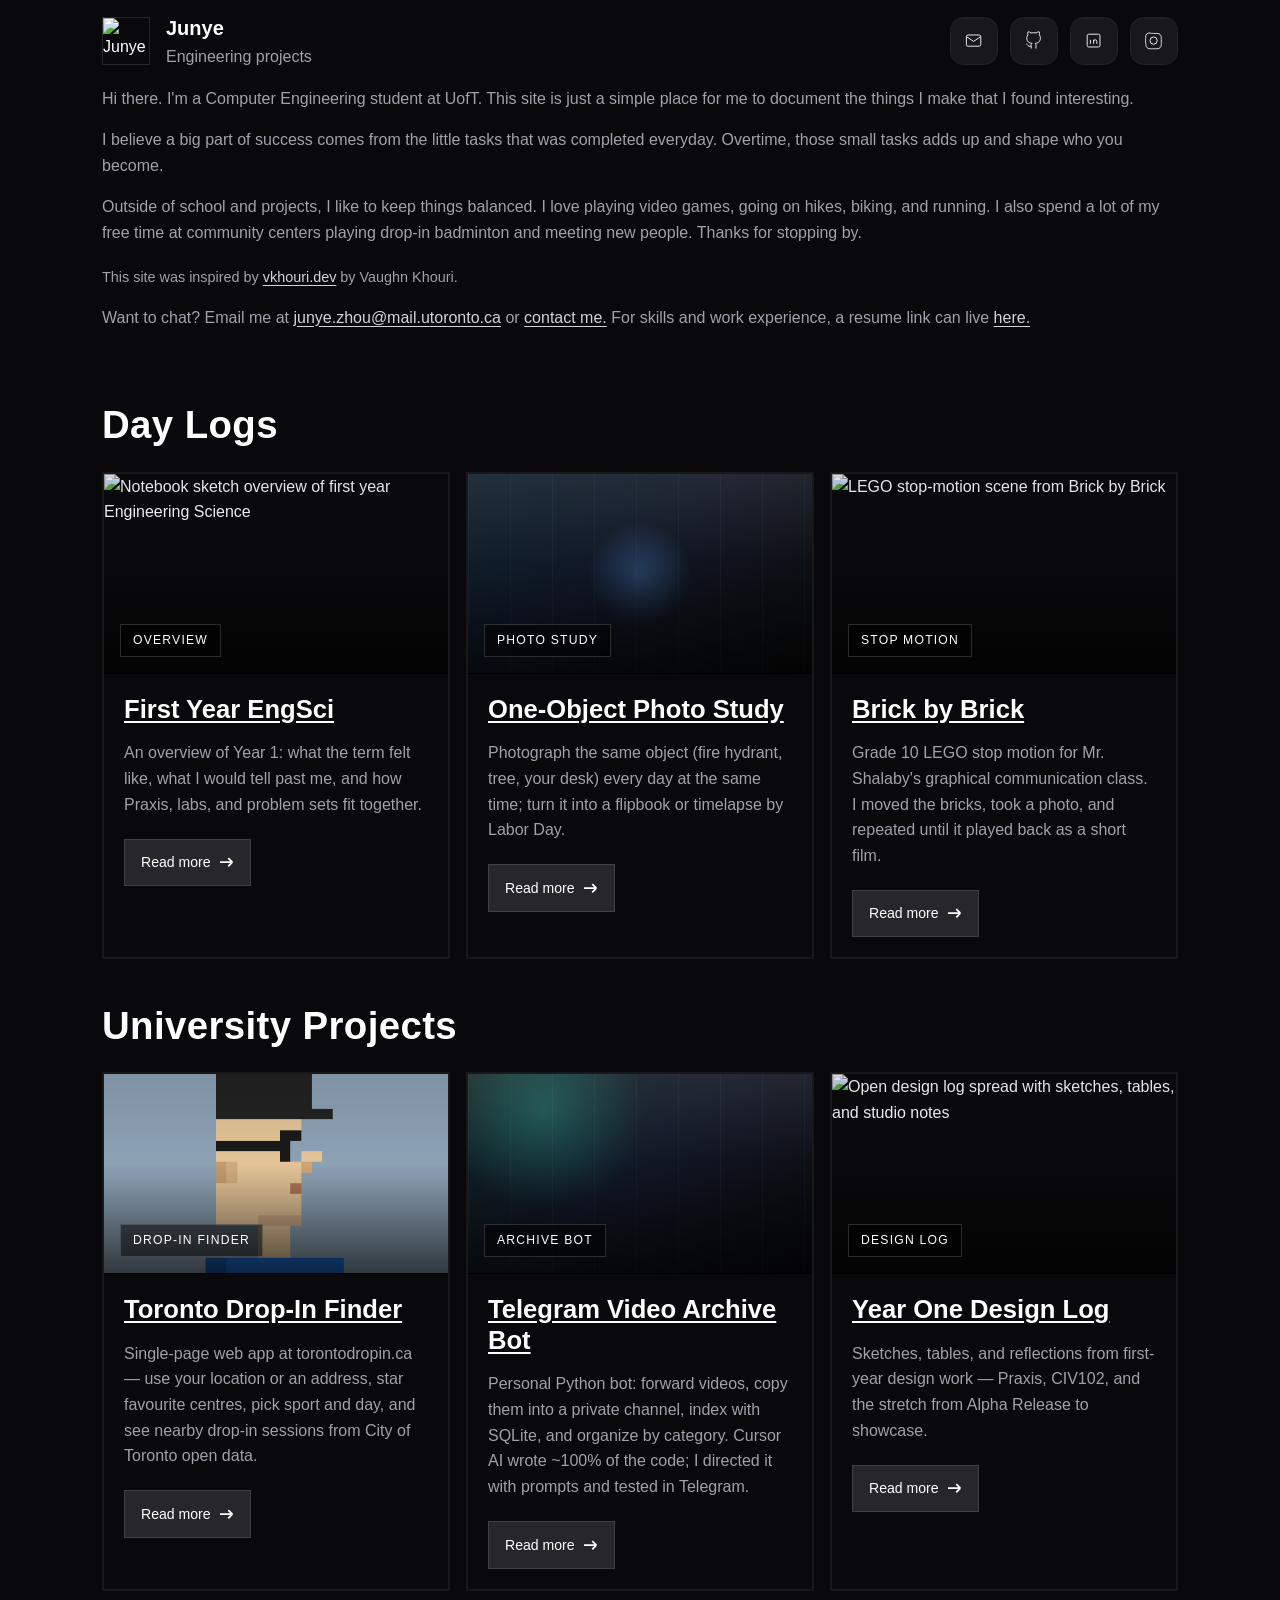
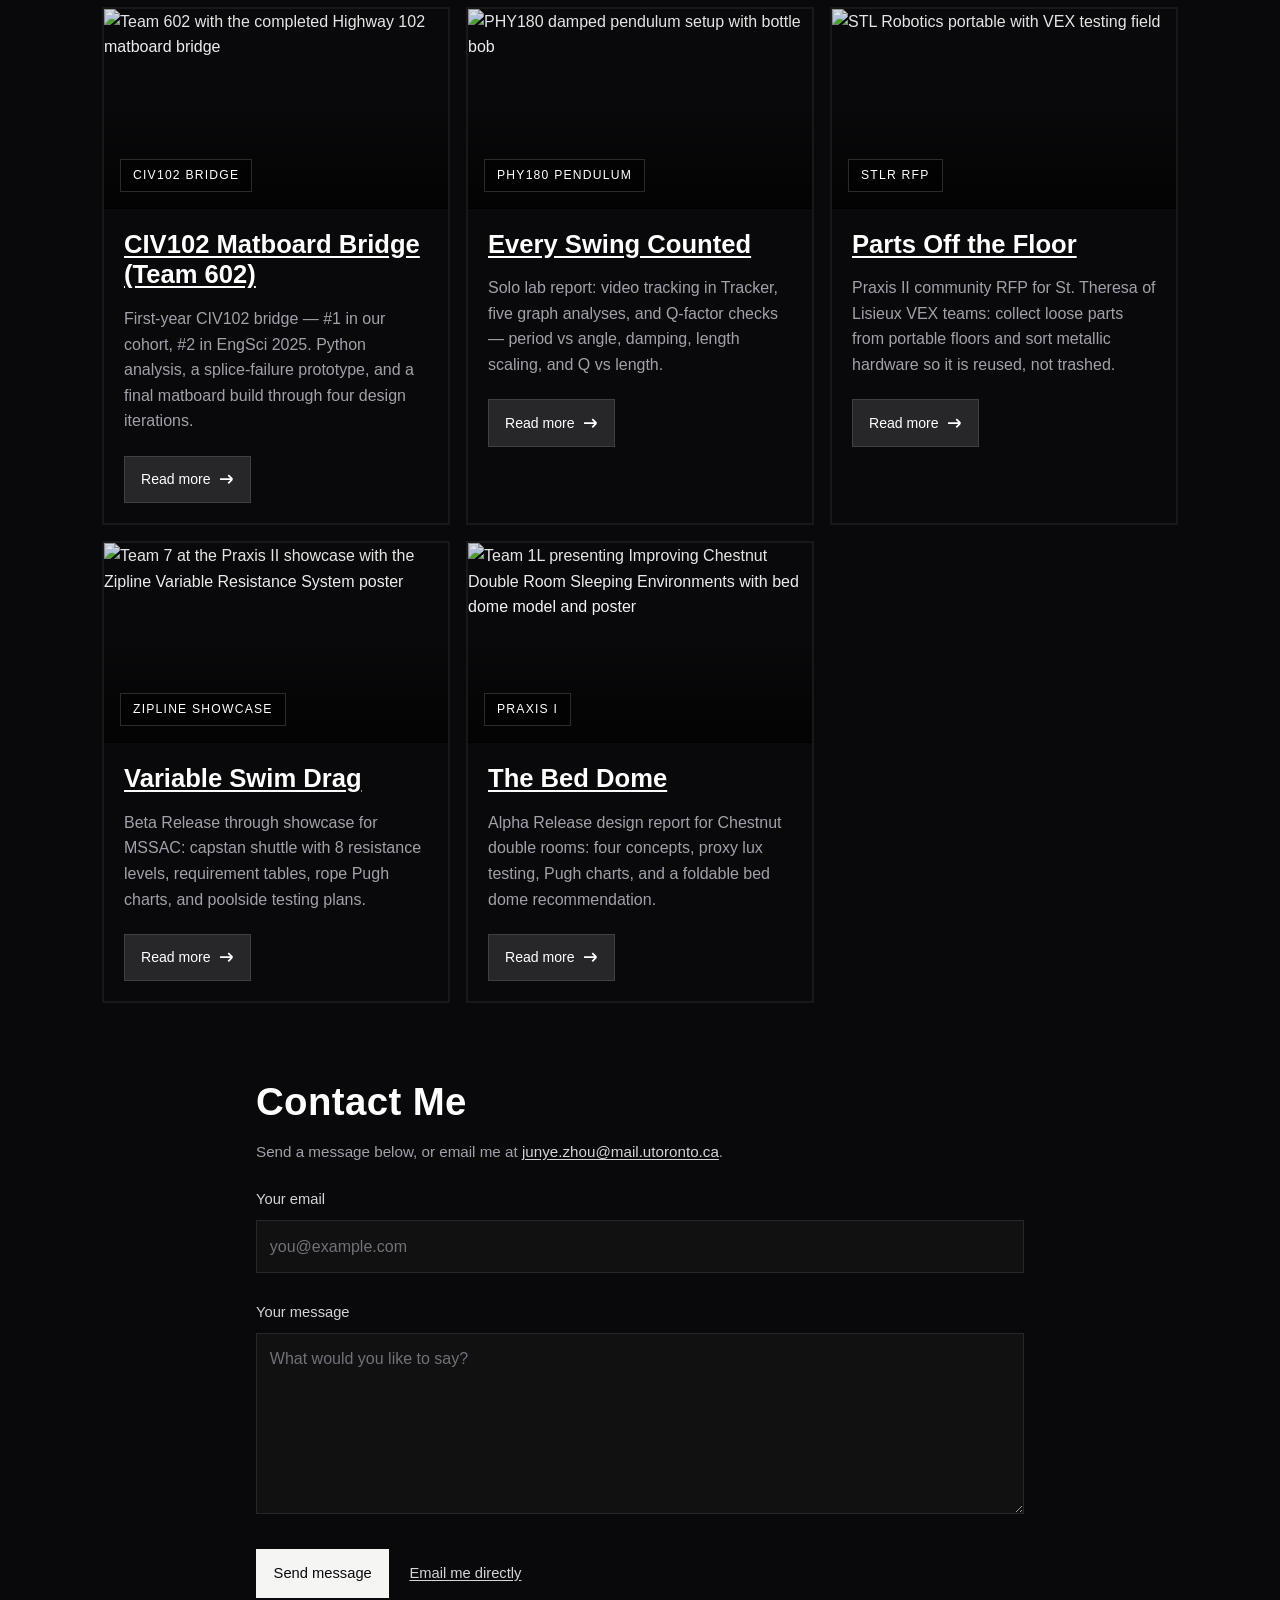
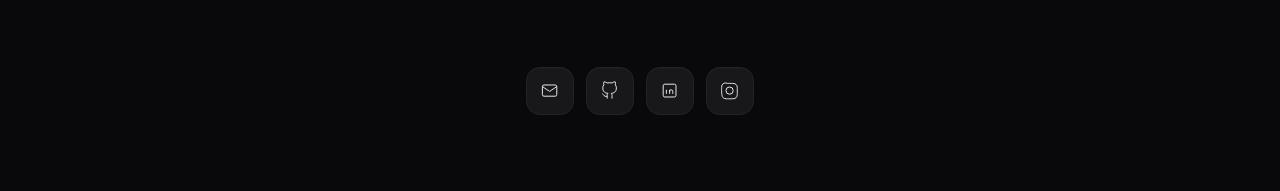
==== commit 6fe33e50: "Revert Toronto Drop-In thumbnail and fill project card images with cover. Restore the app icon thumb" ====
--- a/index.html
+++ b/index.html
@@ -227,12 +227,12 @@
         <div class="projects-grid">
           <article class="project-card">
             <div class="card-image-wrapper">
-              <div class="project-image project-image-has-photo project-image-toronto-drop-in">
+              <div class="project-image project-image-has-photo">
                 <img
                   src="assets/toronto-drop-in/thumb.png"
-                  alt="Toronto Drop-In Finder with location search, week and sport filters, and nearby community centre sessions"
-                  width="1200"
-                  height="800"
+                  alt="Toronto Drop-In Finder app icon"
+                  width="512"
+                  height="512"
                   loading="lazy"
                 />
                 <span class="thumb-label">Drop-In Finder</span>
--- a/styles.css
+++ b/styles.css
@@ -307,20 +307,12 @@
   inset: 0;
   width: 100%;
   height: 100%;
-  object-fit: contain;
+  object-fit: cover;
   object-position: center;
-  background: #0a0a0c;
 }
 
 .project-image-has-photo .thumb-label {
   margin: 1rem;
-}
-
-.project-image-toronto-drop-in img {
-  object-fit: contain;
-  object-position: center top;
-  transform: scale(1.5);
-  transform-origin: center top;
 }
 
 .thumb-02 {
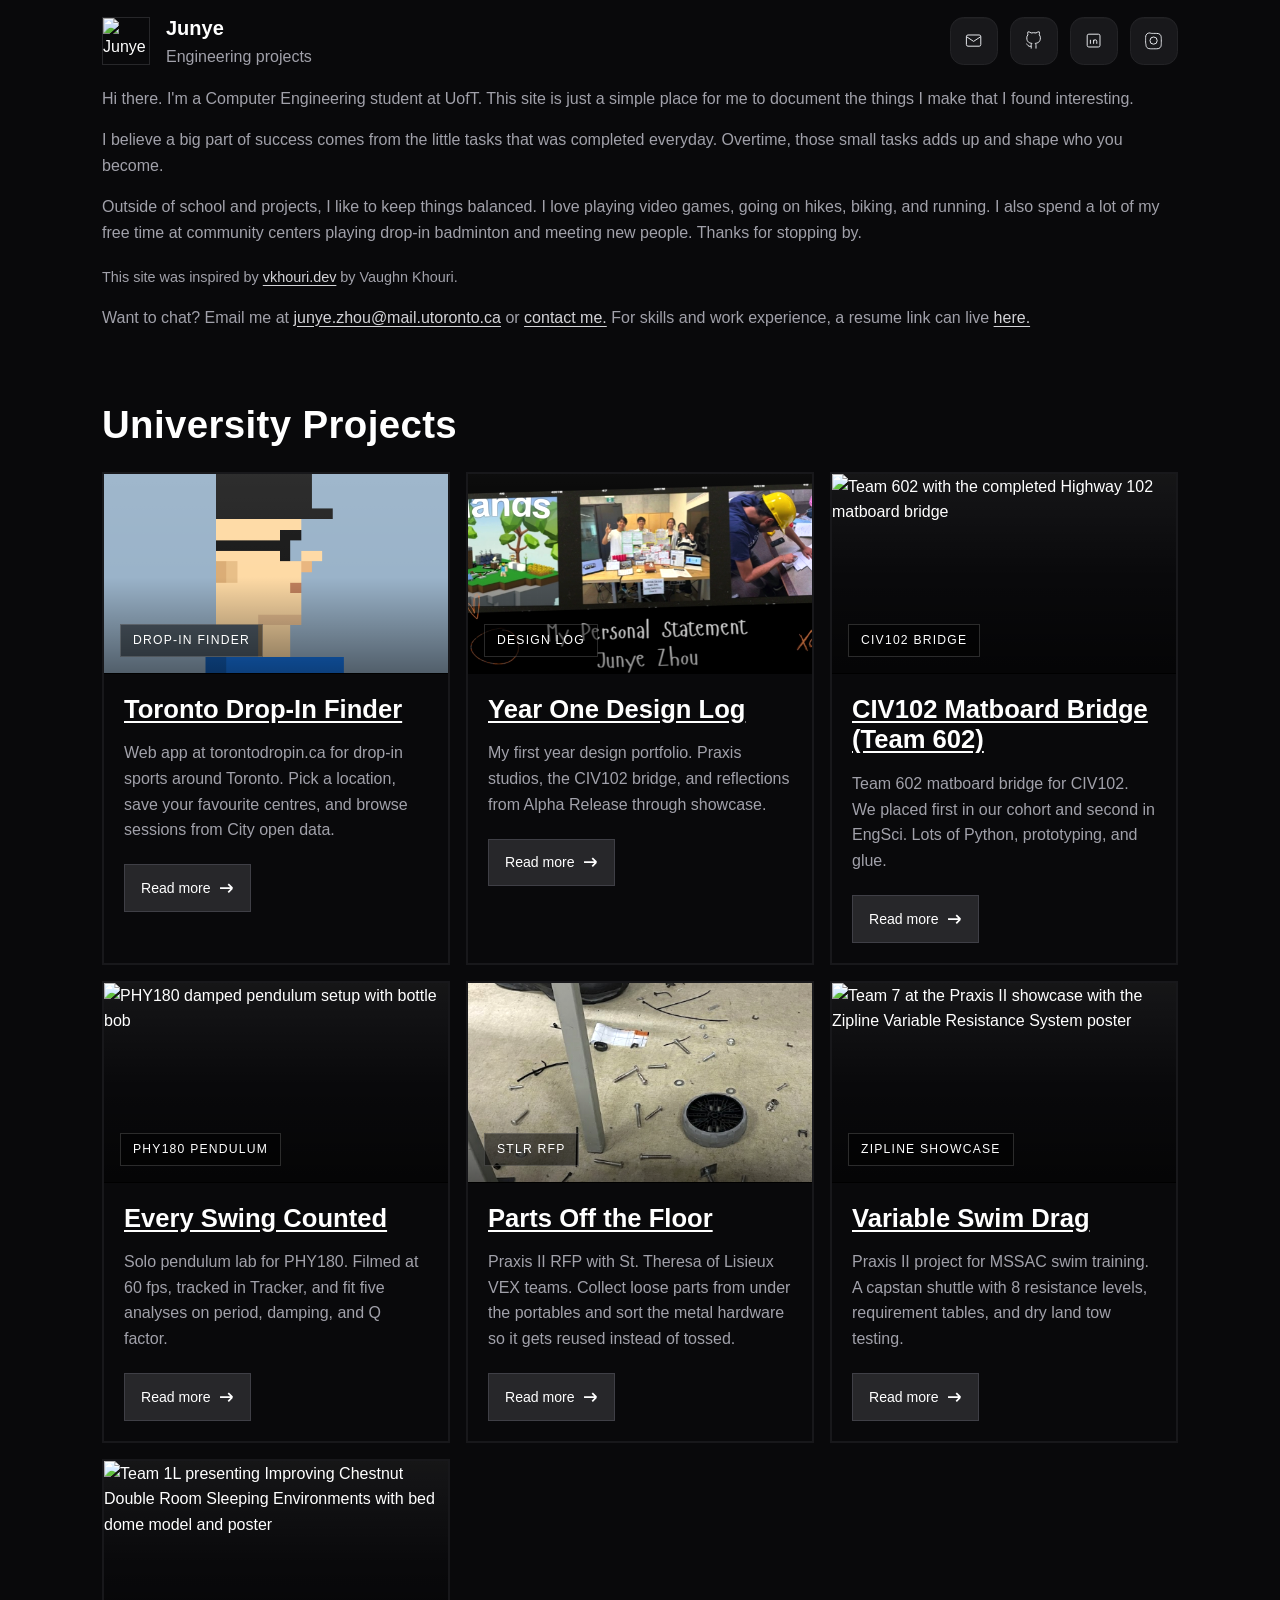
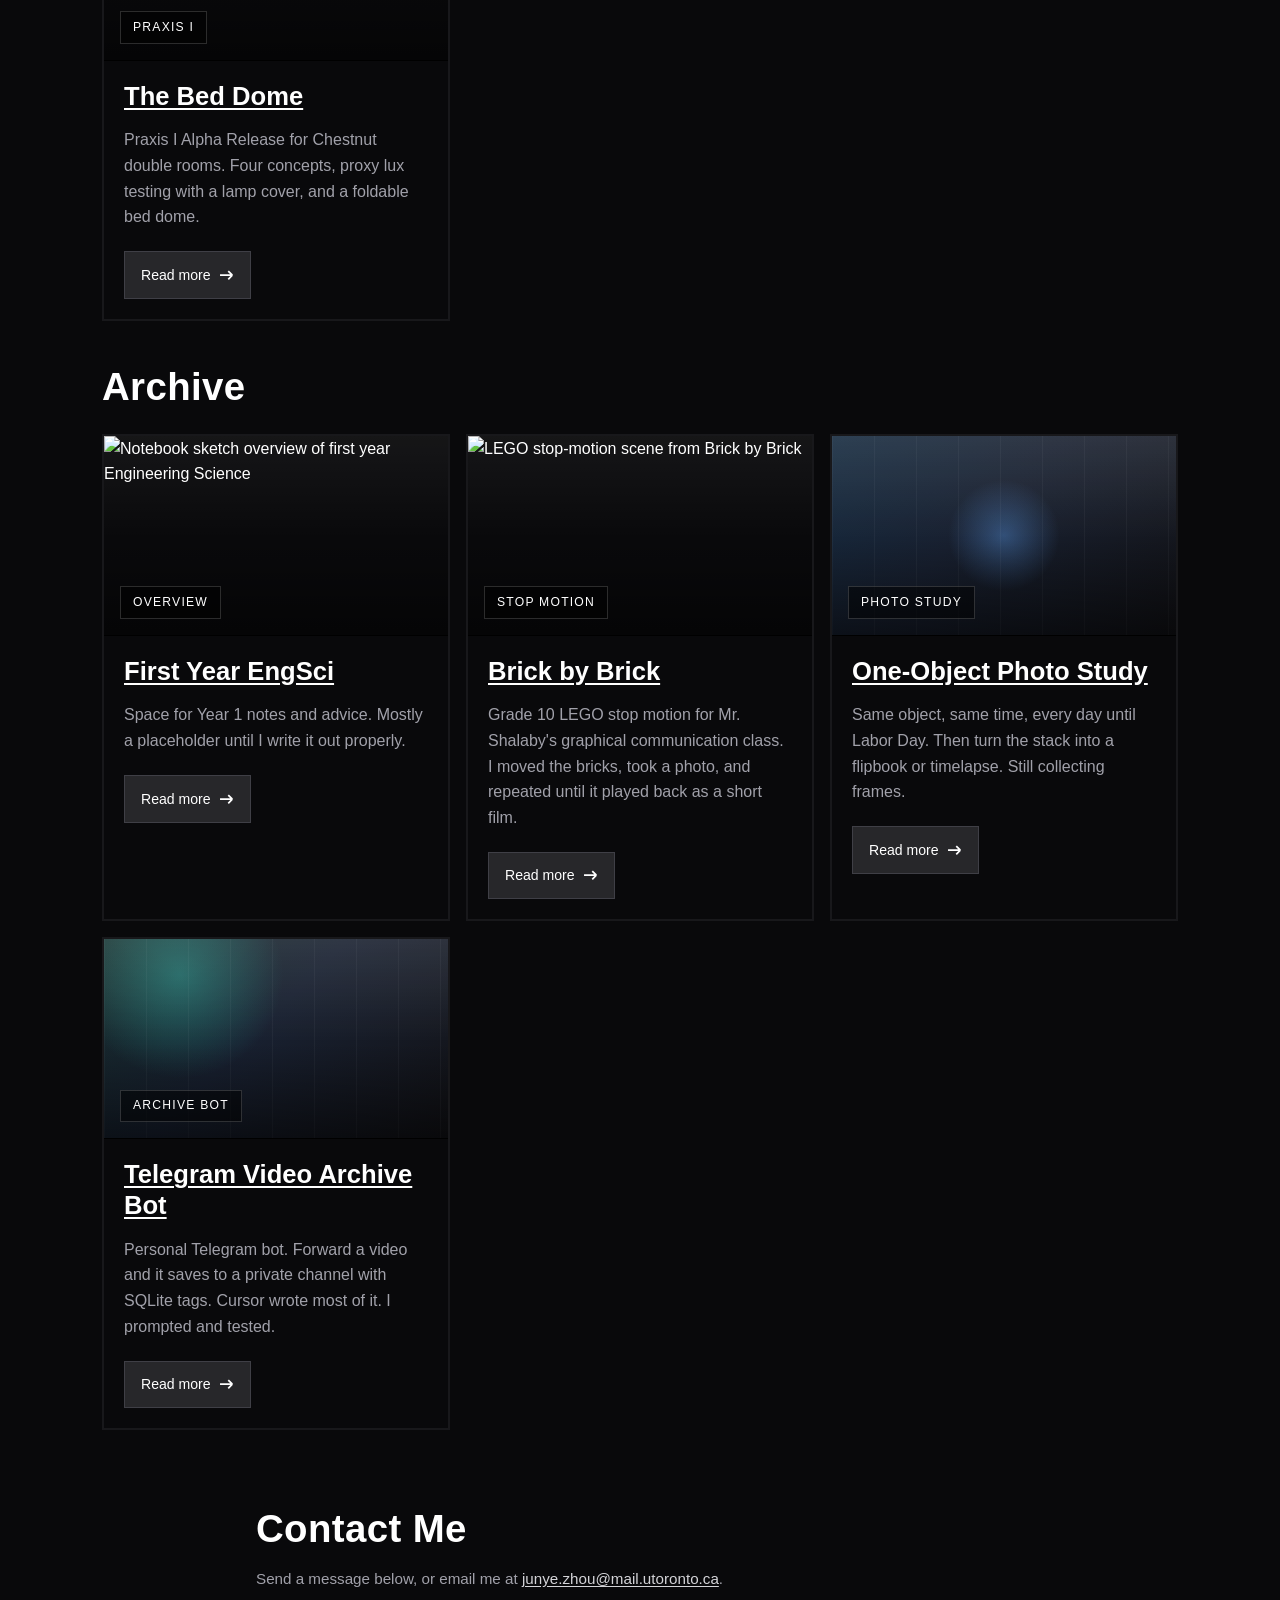
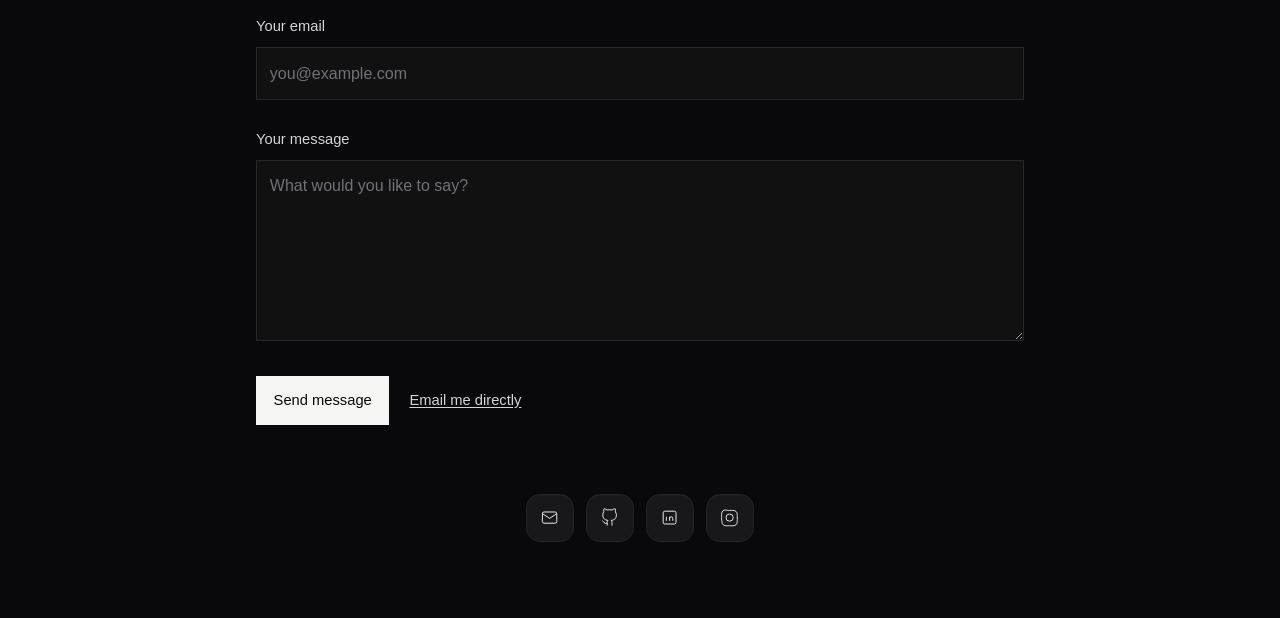
==== commit f8062a57: "Reorganize homepage Archive, refresh cards, and add swim drag testing photos. Move Day Logs into Arc" ====
--- a/index.html
+++ b/index.html
@@ -134,7 +134,228 @@
       </section>
 
       <section class="category">
-        <h2 class="section-title">Day Logs</h2>
+        <h2 class="section-title">University Projects</h2>
+        <div class="projects-grid">
+          <article class="project-card">
+            <div class="card-image-wrapper">
+              <div class="project-image project-image-has-photo">
+                <img
+                  src="assets/toronto-drop-in/thumb.png"
+                  alt="Toronto Drop-In Finder app icon"
+                  width="512"
+                  height="512"
+                  loading="lazy"
+                />
+                <span class="thumb-label">Drop-In Finder</span>
+              </div>
+            </div>
+            <div class="project-body">
+              <a href="toronto-drop-in-sports.html">
+                <h3 class="project-title">Toronto Drop-In Finder</h3>
+              </a>
+              <p>
+                Web app at torontodropin.ca for drop-in sports around Toronto.
+                Pick a location, save your favourite centres, and browse sessions
+                from City open data.
+              </p>
+              <a class="read-more" href="toronto-drop-in-sports.html">
+                Read more
+                <svg viewBox="0 0 14 10" aria-hidden="true">
+                  <path d="M1 5h12m0 0L9 1m4 4L9 9"></path>
+                </svg>
+              </a>
+            </div>
+          </article>
+
+          <article class="project-card">
+            <div class="card-image-wrapper">
+              <div class="project-image project-image-has-photo">
+                <img
+                  src="assets/year1-design-log-thumb.png"
+                  alt="Year One Design Log personal statement collage with Praxis showcase photos"
+                  width="1200"
+                  height="646"
+                  loading="lazy"
+                />
+                <span class="thumb-label">Design log</span>
+              </div>
+            </div>
+            <div class="project-body">
+              <a href="year1-student-engineering-design-portfolio.html">
+                <h3 class="project-title">Year One Design Log</h3>
+              </a>
+              <p>
+                My first year design portfolio. Praxis studios, the CIV102 bridge,
+                and reflections from Alpha Release through showcase.
+              </p>
+
+              <a
+                class="read-more"
+                href="year1-student-engineering-design-portfolio.html"
+              >
+                Read more
+                <svg viewBox="0 0 14 10" aria-hidden="true">
+                  <path d="M1 5h12m0 0L9 1m4 4L9 9"></path>
+                </svg>
+              </a>
+            </div>
+          </article>
+
+          <article class="project-card">
+            <div class="card-image-wrapper">
+              <div class="project-image project-image-has-photo">
+                <img
+                  src="assets/civ102-bridge/team-highway-102.png"
+                  alt="Team 602 with the completed Highway 102 matboard bridge"
+                  width="1200"
+                  height="800"
+                  loading="lazy"
+                />
+                <span class="thumb-label">CIV102 Bridge</span>
+              </div>
+            </div>
+            <div class="project-body">
+              <a href="civ102-matboard-bridge.html">
+                <h3 class="project-title">CIV102 Matboard Bridge (Team 602)</h3>
+              </a>
+              <p>
+                Team 602 matboard bridge for CIV102. We placed first in our cohort
+                and second in EngSci. Lots of Python, prototyping, and glue.
+              </p>
+              <a class="read-more" href="civ102-matboard-bridge.html">
+                Read more
+                <svg viewBox="0 0 14 10" aria-hidden="true">
+                  <path d="M1 5h12m0 0L9 1m4 4L9 9"></path>
+                </svg>
+              </a>
+            </div>
+          </article>
+
+          <article class="project-card">
+            <div class="card-image-wrapper">
+              <div class="project-image project-image-has-photo">
+                <img
+                  src="assets/phy180-pendulum/report-p2-img1.jpeg"
+                  alt="PHY180 damped pendulum setup with bottle bob"
+                  width="1200"
+                  height="800"
+                  loading="lazy"
+                />
+                <span class="thumb-label">PHY180 Pendulum</span>
+              </div>
+            </div>
+            <div class="project-body">
+              <a href="phy180-pendulum.html">
+                <h3 class="project-title">Every Swing Counted</h3>
+              </a>
+              <p>
+                Solo pendulum lab for PHY180. Filmed at 60 fps, tracked in Tracker,
+                and fit five analyses on period, damping, and Q factor.
+              </p>
+              <a class="read-more" href="phy180-pendulum.html">
+                Read more
+                <svg viewBox="0 0 14 10" aria-hidden="true">
+                  <path d="M1 5h12m0 0L9 1m4 4L9 9"></path>
+                </svg>
+              </a>
+            </div>
+          </article>
+
+          <article class="project-card">
+            <div class="card-image-wrapper">
+              <div class="project-image project-image-has-photo">
+                <img
+                  src="assets/stl-robotics-rfp/parts-off-the-floor-thumb.png"
+                  alt="Bolts, washers, and VEX hardware scattered on a portable classroom floor"
+                  width="487"
+                  height="399"
+                  loading="lazy"
+                />
+                <span class="thumb-label">STLR RFP</span>
+              </div>
+            </div>
+            <div class="project-body">
+              <a href="stl-robotics-rfp.html">
+                <h3 class="project-title">Parts Off the Floor</h3>
+              </a>
+              <p>
+                Praxis II RFP with St. Theresa of Lisieux VEX teams. Collect loose
+                parts from under the portables and sort the metal hardware so it
+                gets reused instead of tossed.
+              </p>
+              <a class="read-more" href="stl-robotics-rfp.html">
+                Read more
+                <svg viewBox="0 0 14 10" aria-hidden="true">
+                  <path d="M1 5h12m0 0L9 1m4 4L9 9"></path>
+                </svg>
+              </a>
+            </div>
+          </article>
+
+          <article class="project-card">
+            <div class="card-image-wrapper">
+              <div class="project-image project-image-has-photo">
+                <img
+                  src="assets/praxis-zipline/showcase-card.jpg"
+                  alt="Team 7 at the Praxis II showcase with the Zipline Variable Resistance System poster"
+                  width="1024"
+                  height="768"
+                  loading="lazy"
+                />
+                <span class="thumb-label">Zipline Showcase</span>
+              </div>
+            </div>
+            <div class="project-body">
+              <a href="praxis-zipline-showcase.html">
+                <h3 class="project-title">Variable Swim Drag</h3>
+              </a>
+              <p>
+                Praxis II project for MSSAC swim training. A capstan shuttle with
+                8 resistance levels, requirement tables, and dry land tow testing.
+              </p>
+              <a class="read-more" href="praxis-zipline-showcase.html">
+                Read more
+                <svg viewBox="0 0 14 10" aria-hidden="true">
+                  <path d="M1 5h12m0 0L9 1m4 4L9 9"></path>
+                </svg>
+              </a>
+            </div>
+          </article>
+
+          <article class="project-card">
+            <div class="card-image-wrapper">
+              <div class="project-image project-image-has-photo">
+                <img
+                  src="assets/praxis-i-design/team-presentation-card.png"
+                  alt="Team 1L presenting Improving Chestnut Double Room Sleeping Environments with bed dome model and poster"
+                  width="615"
+                  height="486"
+                  loading="lazy"
+                />
+                <span class="thumb-label">Praxis I</span>
+              </div>
+            </div>
+            <div class="project-body">
+              <a href="praxis-i-design.html">
+                <h3 class="project-title">The Bed Dome</h3>
+              </a>
+              <p>
+                Praxis I Alpha Release for Chestnut double rooms. Four concepts,
+                proxy lux testing with a lamp cover, and a foldable bed dome.
+              </p>
+              <a class="read-more" href="praxis-i-design.html">
+                Read more
+                <svg viewBox="0 0 14 10" aria-hidden="true">
+                  <path d="M1 5h12m0 0L9 1m4 4L9 9"></path>
+                </svg>
+              </a>
+            </div>
+          </article>
+        </div>
+      </section>
+
+      <section class="category">
+        <h2 class="section-title">Archive</h2>
         <div class="projects-grid">
           <article class="project-card">
             <div class="card-image-wrapper">
@@ -154,33 +375,10 @@
                 <h3 class="project-title">First Year EngSci</h3>
               </a>
               <p>
-                An overview of Year 1: what the term felt like, what I would tell
-                past me, and how Praxis, labs, and problem sets fit together.
+                Space for Year 1 notes and advice. Mostly a placeholder until I
+                write it out properly.
               </p>
               <a class="read-more" href="first-year-engsci.html">
-                Read more
-                <svg viewBox="0 0 14 10" aria-hidden="true">
-                  <path d="M1 5h12m0 0L9 1m4 4L9 9"></path>
-                </svg>
-              </a>
-            </div>
-          </article>
-
-          <article class="project-card">
-            <div class="card-image-wrapper">
-              <div class="project-image thumb-08">
-                <span class="thumb-label">Photo study</span>
-              </div>
-            </div>
-            <div class="project-body">
-              <a href="one-object-photo-study.html">
-                <h3 class="project-title">One-Object Photo Study</h3>
-              </a>
-              <p>
-                Photograph the same object (fire hydrant, tree, your desk) every day
-                at the same time; turn it into a flipbook or timelapse by Labor Day.
-              </p>
-              <a class="read-more" href="one-object-photo-study.html">
                 Read more
                 <svg viewBox="0 0 14 10" aria-hidden="true">
                   <path d="M1 5h12m0 0L9 1m4 4L9 9"></path>
@@ -219,35 +417,22 @@
               </a>
             </div>
           </article>
-        </div>
-      </section>
-
-      <section class="category">
-        <h2 class="section-title">University Projects</h2>
-        <div class="projects-grid">
-          <article class="project-card">
-            <div class="card-image-wrapper">
-              <div class="project-image project-image-has-photo">
-                <img
-                  src="assets/toronto-drop-in/thumb.png"
-                  alt="Toronto Drop-In Finder app icon"
-                  width="512"
-                  height="512"
-                  loading="lazy"
-                />
-                <span class="thumb-label">Drop-In Finder</span>
-              </div>
-            </div>
-            <div class="project-body">
-              <a href="toronto-drop-in-sports.html">
-                <h3 class="project-title">Toronto Drop-In Finder</h3>
-              </a>
-              <p>
-                Single-page web app at torontodropin.ca — use your location or an address,
-                star favourite centres, pick sport and day, and see nearby drop-in
-                sessions from City of Toronto open data.
-              </p>
-              <a class="read-more" href="toronto-drop-in-sports.html">
+
+          <article class="project-card">
+            <div class="card-image-wrapper">
+              <div class="project-image thumb-08">
+                <span class="thumb-label">Photo study</span>
+              </div>
+            </div>
+            <div class="project-body">
+              <a href="one-object-photo-study.html">
+                <h3 class="project-title">One-Object Photo Study</h3>
+              </a>
+              <p>
+                Same object, same time, every day until Labor Day. Then turn the
+                stack into a flipbook or timelapse. Still collecting frames.
+              </p>
+              <a class="read-more" href="one-object-photo-study.html">
                 Read more
                 <svg viewBox="0 0 14 10" aria-hidden="true">
                   <path d="M1 5h12m0 0L9 1m4 4L9 9"></path>
@@ -267,199 +452,11 @@
                 <h3 class="project-title">Telegram Video Archive Bot</h3>
               </a>
               <p>
-                Personal Python bot: forward videos, copy them into a private channel,
-                index with SQLite, and organize by category. Cursor AI wrote ~100% of
-                the code; I directed it with prompts and tested in Telegram.
+                Personal Telegram bot. Forward a video and it saves to a private
+                channel with SQLite tags. Cursor wrote most of it. I prompted and
+                tested.
               </p>
               <a class="read-more" href="telegram-video-archive-bot.html">
-                Read more
-                <svg viewBox="0 0 14 10" aria-hidden="true">
-                  <path d="M1 5h12m0 0L9 1m4 4L9 9"></path>
-                </svg>
-              </a>
-            </div>
-          </article>
-
-          <article class="project-card">
-            <div class="card-image-wrapper">
-              <div class="project-image project-image-has-photo">
-                <img
-                  src="assets/year1-design-log-thumb.png"
-                  alt="Open design log spread with sketches, tables, and studio notes"
-                  width="1200"
-                  height="675"
-                  loading="lazy"
-                />
-                <span class="thumb-label">Design log</span>
-              </div>
-            </div>
-            <div class="project-body">
-              <a href="year1-student-engineering-design-portfolio.html">
-                <h3 class="project-title">Year One Design Log</h3>
-              </a>
-              <p>
-                Sketches, tables, and reflections from first-year design work —
-                Praxis, CIV102, and the stretch from Alpha Release to showcase.
-              </p>
-
-              <a
-                class="read-more"
-                href="year1-student-engineering-design-portfolio.html"
-              >
-                Read more
-                <svg viewBox="0 0 14 10" aria-hidden="true">
-                  <path d="M1 5h12m0 0L9 1m4 4L9 9"></path>
-                </svg>
-              </a>
-            </div>
-          </article>
-
-          <article class="project-card">
-            <div class="card-image-wrapper">
-              <div class="project-image project-image-has-photo">
-                <img
-                  src="assets/civ102-bridge/team-highway-102.png"
-                  alt="Team 602 with the completed Highway 102 matboard bridge"
-                  width="1200"
-                  height="800"
-                  loading="lazy"
-                />
-                <span class="thumb-label">CIV102 Bridge</span>
-              </div>
-            </div>
-            <div class="project-body">
-              <a href="civ102-matboard-bridge.html">
-                <h3 class="project-title">CIV102 Matboard Bridge (Team 602)</h3>
-              </a>
-              <p>
-                First-year CIV102 bridge — #1 in our cohort, #2 in EngSci 2025.
-                Python analysis, a splice-failure prototype, and a final matboard
-                build through four design iterations.
-              </p>
-              <a class="read-more" href="civ102-matboard-bridge.html">
-                Read more
-                <svg viewBox="0 0 14 10" aria-hidden="true">
-                  <path d="M1 5h12m0 0L9 1m4 4L9 9"></path>
-                </svg>
-              </a>
-            </div>
-          </article>
-
-          <article class="project-card">
-            <div class="card-image-wrapper">
-              <div class="project-image project-image-has-photo">
-                <img
-                  src="assets/phy180-pendulum/report-p2-img1.jpeg"
-                  alt="PHY180 damped pendulum setup with bottle bob"
-                  width="1200"
-                  height="800"
-                  loading="lazy"
-                />
-                <span class="thumb-label">PHY180 Pendulum</span>
-              </div>
-            </div>
-            <div class="project-body">
-              <a href="phy180-pendulum.html">
-                <h3 class="project-title">Every Swing Counted</h3>
-              </a>
-              <p>
-                Solo lab report: video tracking in Tracker, five graph analyses,
-                and Q-factor checks — period vs angle, damping, length scaling, and
-                Q vs length.
-              </p>
-              <a class="read-more" href="phy180-pendulum.html">
-                Read more
-                <svg viewBox="0 0 14 10" aria-hidden="true">
-                  <path d="M1 5h12m0 0L9 1m4 4L9 9"></path>
-                </svg>
-              </a>
-            </div>
-          </article>
-
-          <article class="project-card">
-            <div class="card-image-wrapper">
-              <div class="project-image project-image-has-photo">
-                <img
-                  src="assets/stl-robotics-rfp/report-p8-img1.png"
-                  alt="STL Robotics portable with VEX testing field"
-                  width="1200"
-                  height="800"
-                  loading="lazy"
-                />
-                <span class="thumb-label">STLR RFP</span>
-              </div>
-            </div>
-            <div class="project-body">
-              <a href="stl-robotics-rfp.html">
-                <h3 class="project-title">Parts Off the Floor</h3>
-              </a>
-              <p>
-                Praxis II community RFP for St. Theresa of Lisieux VEX teams:
-                collect loose parts from portable floors and sort metallic hardware
-                so it is reused, not trashed.
-              </p>
-              <a class="read-more" href="stl-robotics-rfp.html">
-                Read more
-                <svg viewBox="0 0 14 10" aria-hidden="true">
-                  <path d="M1 5h12m0 0L9 1m4 4L9 9"></path>
-                </svg>
-              </a>
-            </div>
-          </article>
-
-          <article class="project-card">
-            <div class="card-image-wrapper">
-              <div class="project-image project-image-has-photo">
-                <img
-                  src="assets/praxis-zipline/showcase-card.jpg"
-                  alt="Team 7 at the Praxis II showcase with the Zipline Variable Resistance System poster"
-                  width="1024"
-                  height="768"
-                  loading="lazy"
-                />
-                <span class="thumb-label">Zipline Showcase</span>
-              </div>
-            </div>
-            <div class="project-body">
-              <a href="praxis-zipline-showcase.html">
-                <h3 class="project-title">Variable Swim Drag</h3>
-              </a>
-              <p>
-                Beta Release through showcase for MSSAC: capstan shuttle with 8
-                resistance levels, requirement tables, rope Pugh charts, and
-                poolside testing plans.
-              </p>
-              <a class="read-more" href="praxis-zipline-showcase.html">
-                Read more
-                <svg viewBox="0 0 14 10" aria-hidden="true">
-                  <path d="M1 5h12m0 0L9 1m4 4L9 9"></path>
-                </svg>
-              </a>
-            </div>
-          </article>
-
-          <article class="project-card">
-            <div class="card-image-wrapper">
-              <div class="project-image project-image-has-photo">
-                <img
-                  src="assets/praxis-i-design/team-presentation-card.png"
-                  alt="Team 1L presenting Improving Chestnut Double Room Sleeping Environments with bed dome model and poster"
-                  width="615"
-                  height="486"
-                  loading="lazy"
-                />
-                <span class="thumb-label">Praxis I</span>
-              </div>
-            </div>
-            <div class="project-body">
-              <a href="praxis-i-design.html">
-                <h3 class="project-title">The Bed Dome</h3>
-              </a>
-              <p>
-                Alpha Release design report for Chestnut double rooms: four concepts,
-                proxy lux testing, Pugh charts, and a foldable bed dome recommendation.
-              </p>
-              <a class="read-more" href="praxis-i-design.html">
                 Read more
                 <svg viewBox="0 0 14 10" aria-hidden="true">
                   <path d="M1 5h12m0 0L9 1m4 4L9 9"></path>
--- a/styles.css
+++ b/styles.css
@@ -296,10 +296,15 @@
   z-index: 1;
   background: linear-gradient(
     180deg,
-    rgba(9, 9, 11, 0.12),
-    transparent 55%
+    rgba(255, 255, 255, 0.05),
+    transparent 52%
   );
-  mix-blend-mode: normal;
+  mix-blend-mode: screen;
+}
+
+.project-image-has-photo::after {
+  height: 48%;
+  background: linear-gradient(180deg, transparent, rgba(0, 0, 0, 0.47));
 }
 
 .project-image-has-photo img {
@@ -309,6 +314,24 @@
   height: 100%;
   object-fit: cover;
   object-position: center;
+  filter: brightness(1.08) contrast(1.02) saturate(1.04);
+}
+
+.project-image:not(.project-image-has-photo)::before {
+  background:
+    linear-gradient(180deg, rgba(255, 255, 255, 0.1), transparent 52%),
+    repeating-linear-gradient(
+      90deg,
+      rgba(255, 255, 255, 0.04) 0,
+      rgba(255, 255, 255, 0.04) 1px,
+      transparent 1px,
+      transparent 42px
+    );
+}
+
+.project-image:not(.project-image-has-photo)::after {
+  height: 48%;
+  background: linear-gradient(180deg, transparent, rgba(0, 0, 0, 0.5));
 }
 
 .project-image-has-photo .thumb-label {
@@ -353,14 +376,14 @@
 
 .thumb-08 {
   background:
-    radial-gradient(circle at 50% 50%, rgba(96, 165, 250, 0.28), transparent 26%),
-    linear-gradient(135deg, #0f1f2d, #111827 42%, #0a0a0a);
+    radial-gradient(circle at 50% 50%, rgba(96, 165, 250, 0.36), transparent 28%),
+    linear-gradient(135deg, #152a3f, #182030 42%, #121216);
 }
 
 .thumb-09 {
   background:
-    radial-gradient(circle at 22% 18%, rgba(45, 212, 191, 0.28), transparent 32%),
-    linear-gradient(135deg, #102222, #111827 45%, #09090b);
+    radial-gradient(circle at 22% 18%, rgba(45, 212, 191, 0.36), transparent 33%),
+    linear-gradient(135deg, #152b2b, #182030 45%, #121216);
 }
 
 .thumb-10 {
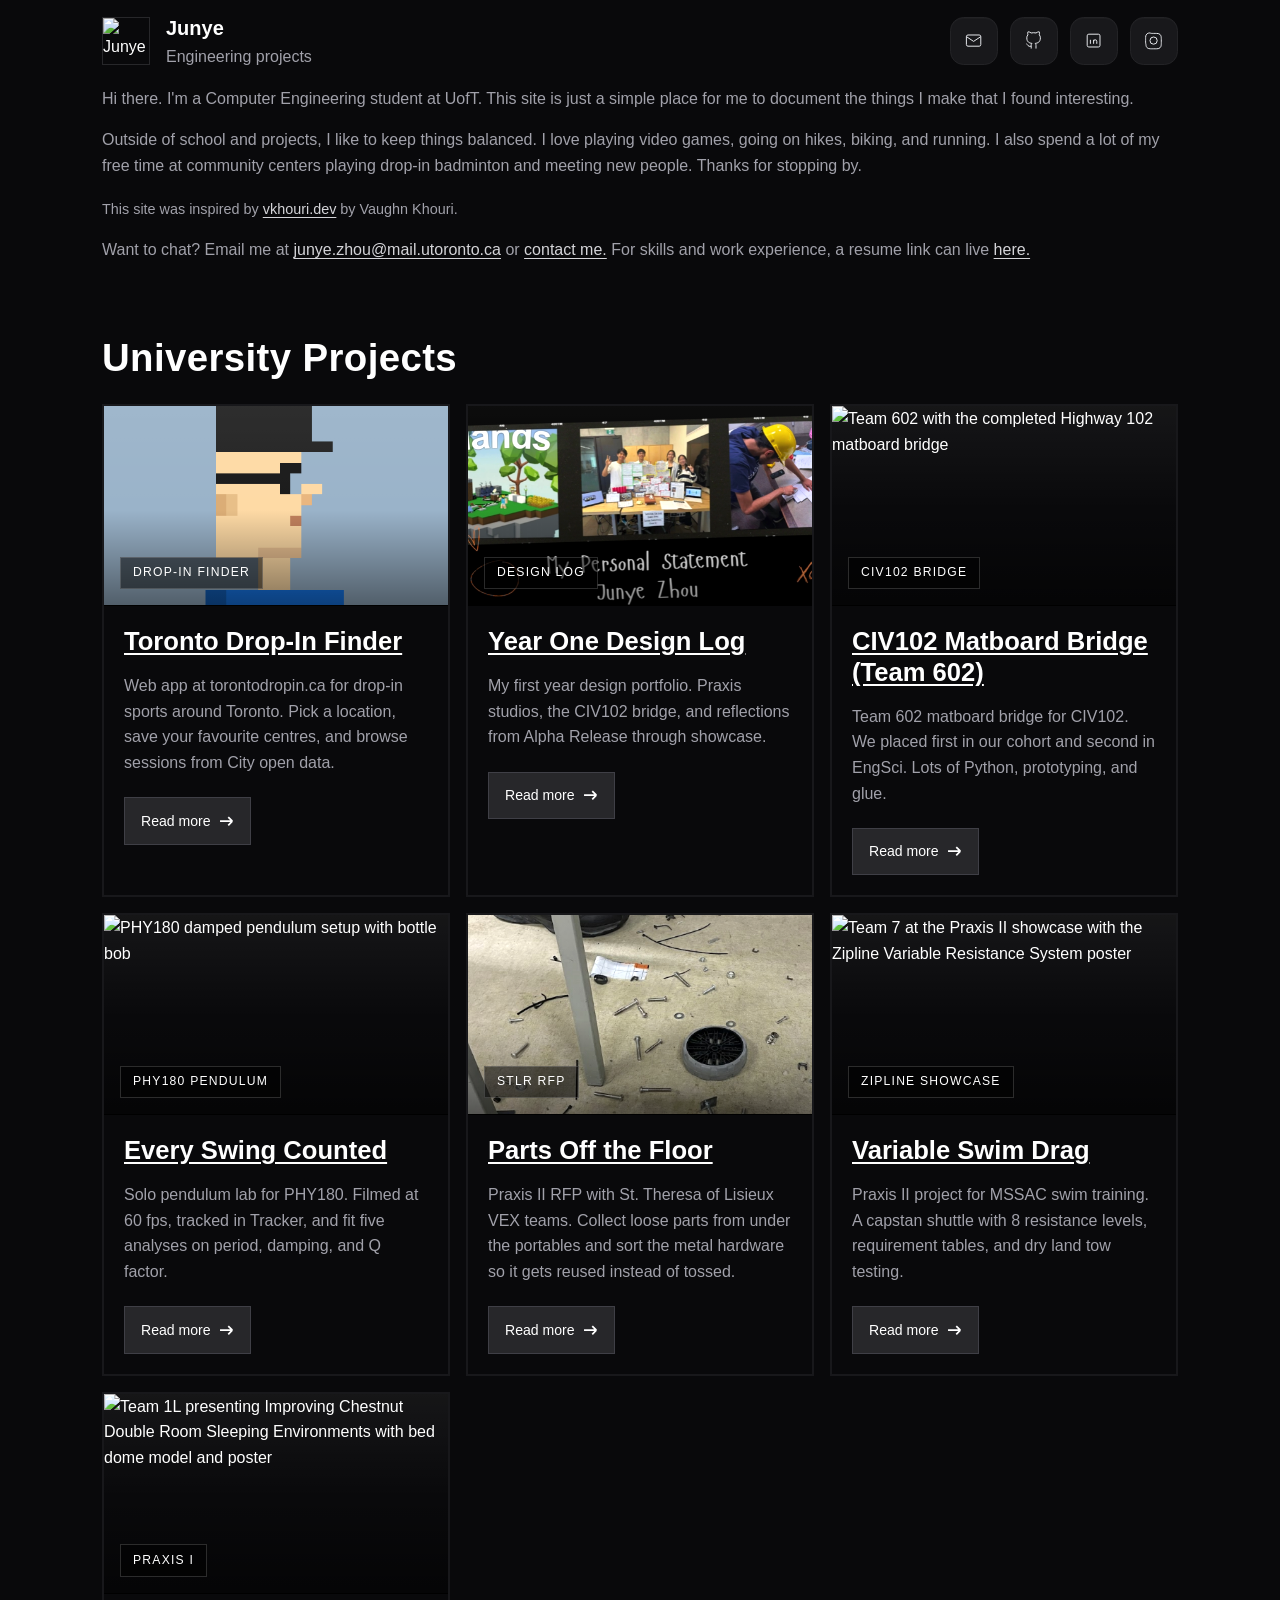
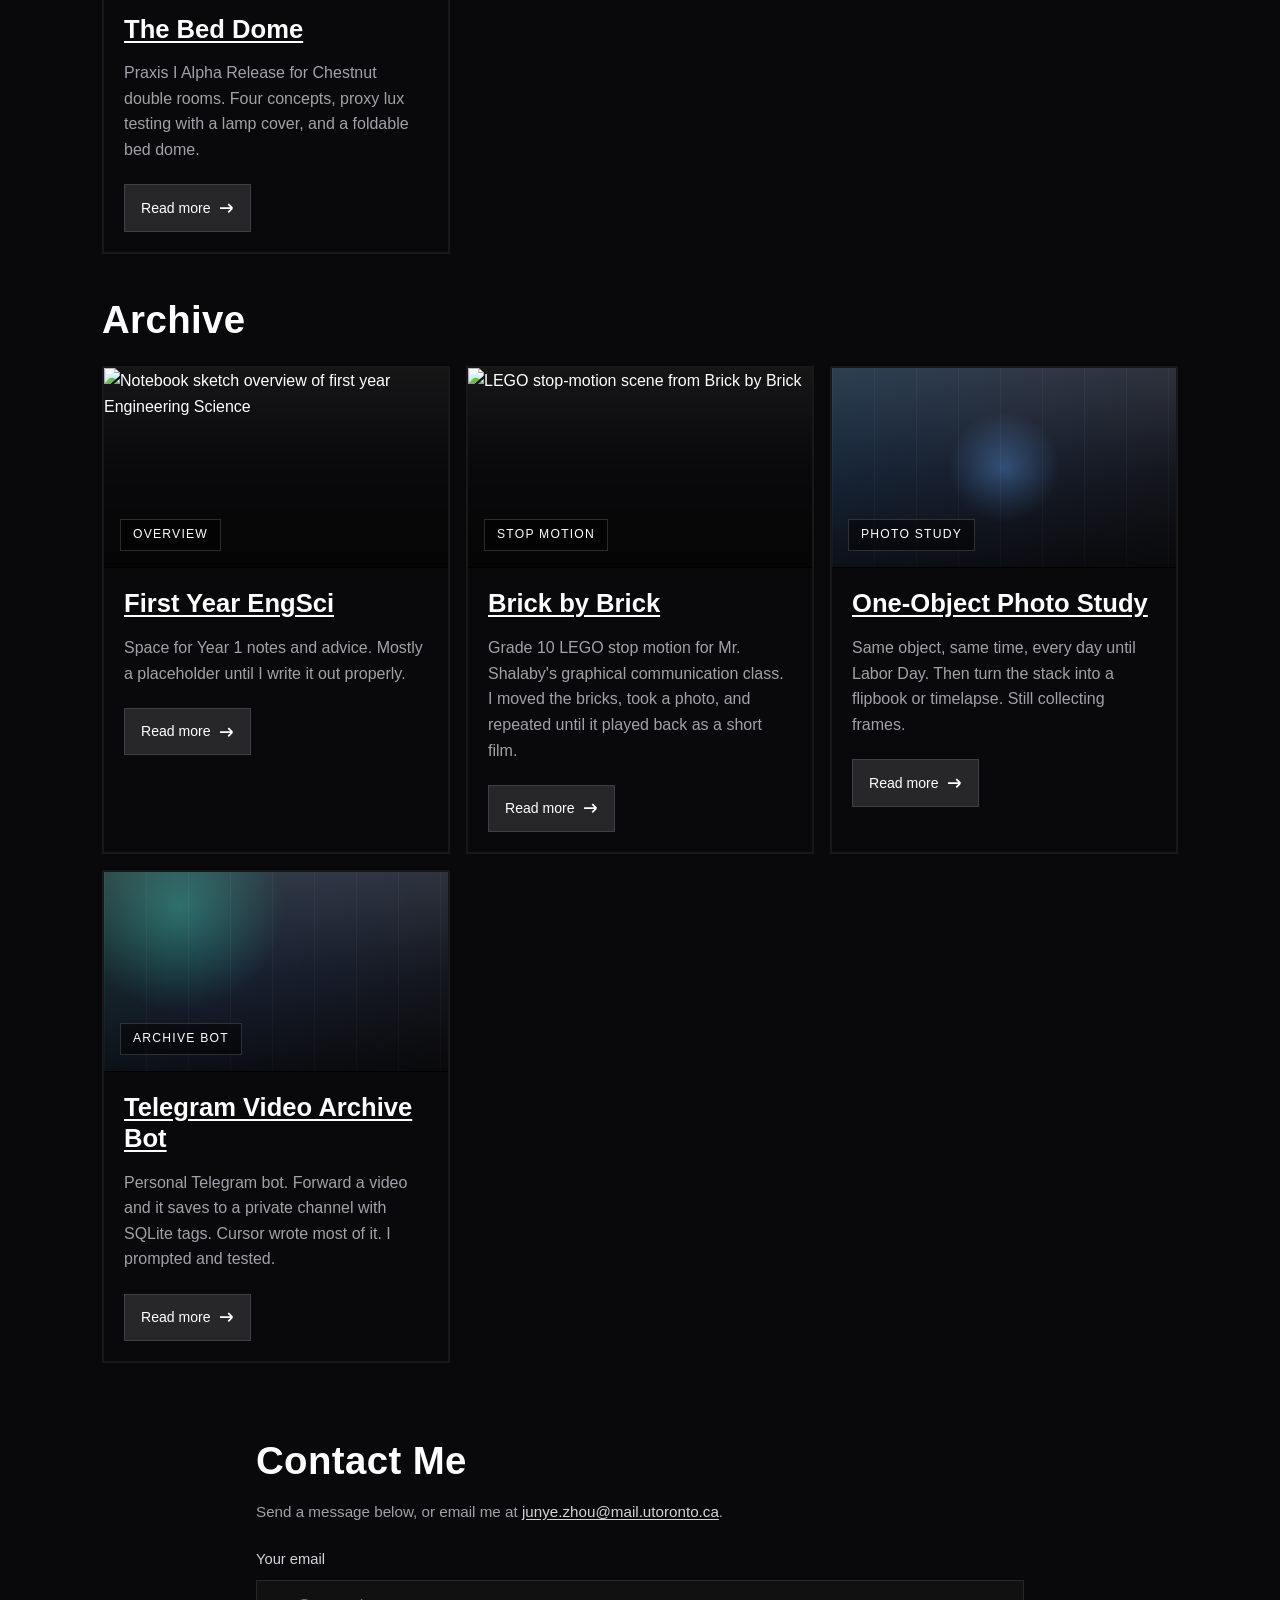
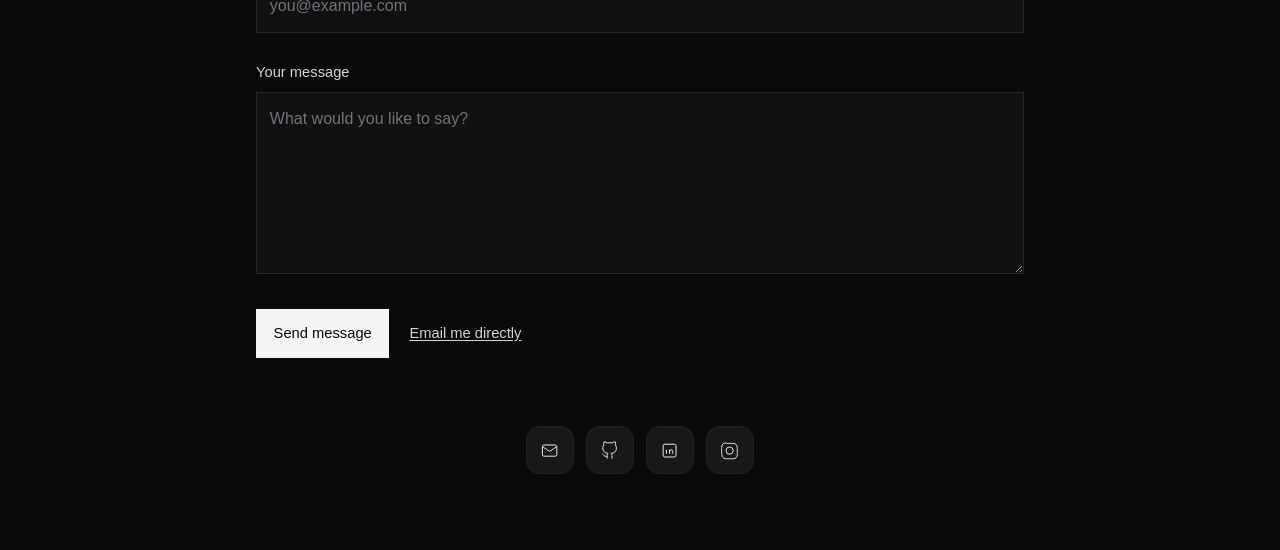
==== commit 895c58a9: "Remove extra intro paragraph from homepage." ====
--- a/index.html
+++ b/index.html
@@ -105,11 +105,6 @@
         </p>
 
         <p class="intro-copy">
-          I believe a big part of success comes from the little tasks that was completed everyday.
-          Overtime, those small tasks adds up and shape who you become. 
-        </p>
-
-        <p class="intro-copy">
           Outside of school and projects, I like to keep things balanced. I love
           playing video games, going on hikes, biking, and running. I also spend
           a lot of my free time at community centers playing drop-in
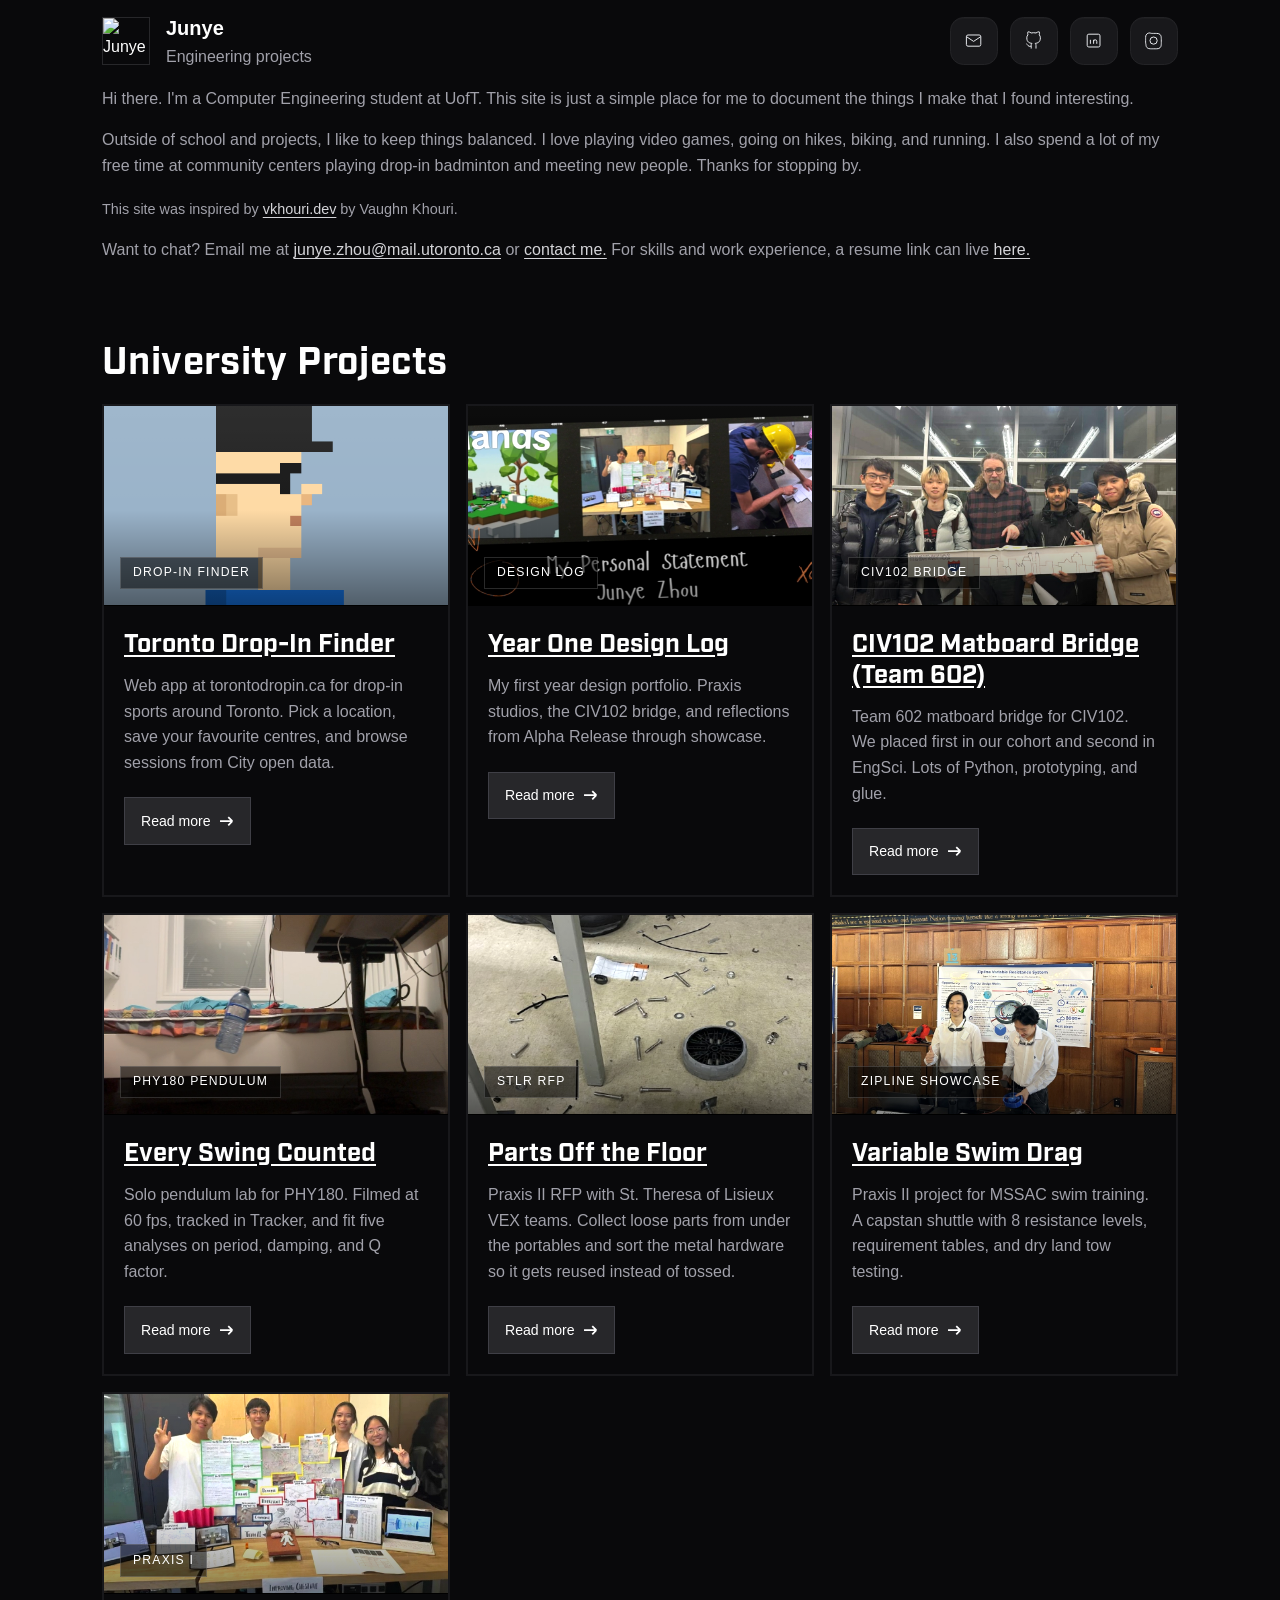
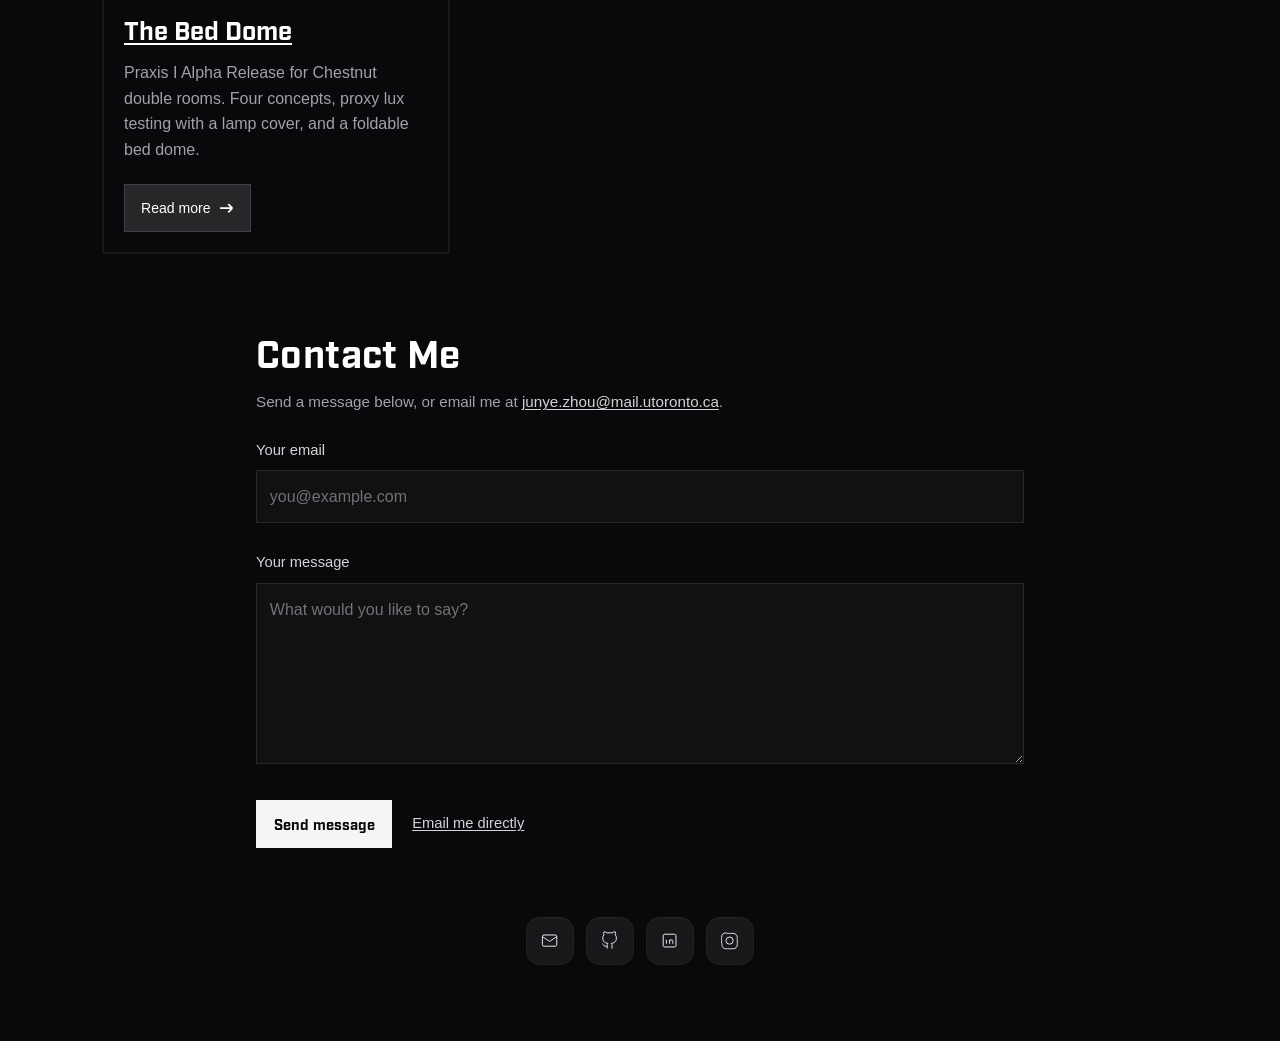
==== commit 199eb3b6: "Update the site resume and hide Archive projects. Replace the resume with the current PDF and matchi" ====
--- a/index.html
+++ b/index.html
@@ -349,119 +349,6 @@
         </div>
       </section>
 
-      <section class="category">
-        <h2 class="section-title">Archive</h2>
-        <div class="projects-grid">
-          <article class="project-card">
-            <div class="card-image-wrapper">
-              <div class="project-image project-image-has-photo">
-                <img
-                  src="assets/day-logs/first-year-engsci/first-year-engsci-thumb.png"
-                  alt="Notebook sketch overview of first year Engineering Science"
-                  width="1200"
-                  height="675"
-                  loading="lazy"
-                />
-                <span class="thumb-label">Overview</span>
-              </div>
-            </div>
-            <div class="project-body">
-              <a href="first-year-engsci.html">
-                <h3 class="project-title">First Year EngSci</h3>
-              </a>
-              <p>
-                Space for Year 1 notes and advice. Mostly a placeholder until I
-                write it out properly.
-              </p>
-              <a class="read-more" href="first-year-engsci.html">
-                Read more
-                <svg viewBox="0 0 14 10" aria-hidden="true">
-                  <path d="M1 5h12m0 0L9 1m4 4L9 9"></path>
-                </svg>
-              </a>
-            </div>
-          </article>
-
-          <article class="project-card">
-            <div class="card-image-wrapper">
-              <div class="project-image project-image-has-photo">
-                <img
-                  src="assets/day-logs/brick-by-brick/brick-by-brick-poster.jpg"
-                  alt="LEGO stop-motion scene from Brick by Brick"
-                  width="1280"
-                  height="720"
-                  loading="lazy"
-                />
-                <span class="thumb-label">Stop motion</span>
-              </div>
-            </div>
-            <div class="project-body">
-              <a href="brick-by-brick.html">
-                <h3 class="project-title">Brick by Brick</h3>
-              </a>
-              <p>
-                Grade 10 LEGO stop motion for Mr. Shalaby's graphical communication
-                class. I moved the bricks, took a photo, and repeated until it
-                played back as a short film.
-              </p>
-              <a class="read-more" href="brick-by-brick.html">
-                Read more
-                <svg viewBox="0 0 14 10" aria-hidden="true">
-                  <path d="M1 5h12m0 0L9 1m4 4L9 9"></path>
-                </svg>
-              </a>
-            </div>
-          </article>
-
-          <article class="project-card">
-            <div class="card-image-wrapper">
-              <div class="project-image thumb-08">
-                <span class="thumb-label">Photo study</span>
-              </div>
-            </div>
-            <div class="project-body">
-              <a href="one-object-photo-study.html">
-                <h3 class="project-title">One-Object Photo Study</h3>
-              </a>
-              <p>
-                Same object, same time, every day until Labor Day. Then turn the
-                stack into a flipbook or timelapse. Still collecting frames.
-              </p>
-              <a class="read-more" href="one-object-photo-study.html">
-                Read more
-                <svg viewBox="0 0 14 10" aria-hidden="true">
-                  <path d="M1 5h12m0 0L9 1m4 4L9 9"></path>
-                </svg>
-              </a>
-            </div>
-          </article>
-
-          <article class="project-card">
-            <div class="card-image-wrapper">
-              <div class="project-image thumb-09">
-                <span class="thumb-label">Archive Bot</span>
-              </div>
-            </div>
-            <div class="project-body">
-              <a href="telegram-video-archive-bot.html">
-                <h3 class="project-title">Telegram Video Archive Bot</h3>
-              </a>
-              <p>
-                Personal Telegram bot. Forward a video and it saves to a private
-                channel with SQLite tags. Cursor wrote most of it. I prompted and
-                tested.
-              </p>
-              <a class="read-more" href="telegram-video-archive-bot.html">
-                Read more
-                <svg viewBox="0 0 14 10" aria-hidden="true">
-                  <path d="M1 5h12m0 0L9 1m4 4L9 9"></path>
-                </svg>
-              </a>
-            </div>
-          </article>
-        </div>
-      </section>
-
       <!-- Contact form near the bottom of the page -->
       <section class="contact-section" id="contact">
         <div class="contact-wrap">
--- a/styles.css
+++ b/styles.css
@@ -551,9 +551,13 @@
 }
 
 .project-copy a {
-  color: var(--soft);
+  color: #6eb6e8;
   text-decoration: underline;
   text-underline-offset: 3px;
+}
+
+.project-copy a:hover {
+  color: #9fd0f5;
 }
 
 .project-section-title {
@@ -865,6 +869,16 @@
   font-size: 0.8rem;
   letter-spacing: 0.06em;
   text-transform: uppercase;
+}
+
+.fact-pill a {
+  color: #6eb6e8;
+  text-decoration: underline;
+  text-underline-offset: 3px;
+}
+
+.fact-pill a:hover {
+  color: #9fd0f5;
 }
 
 .portfolio-hero-grid {
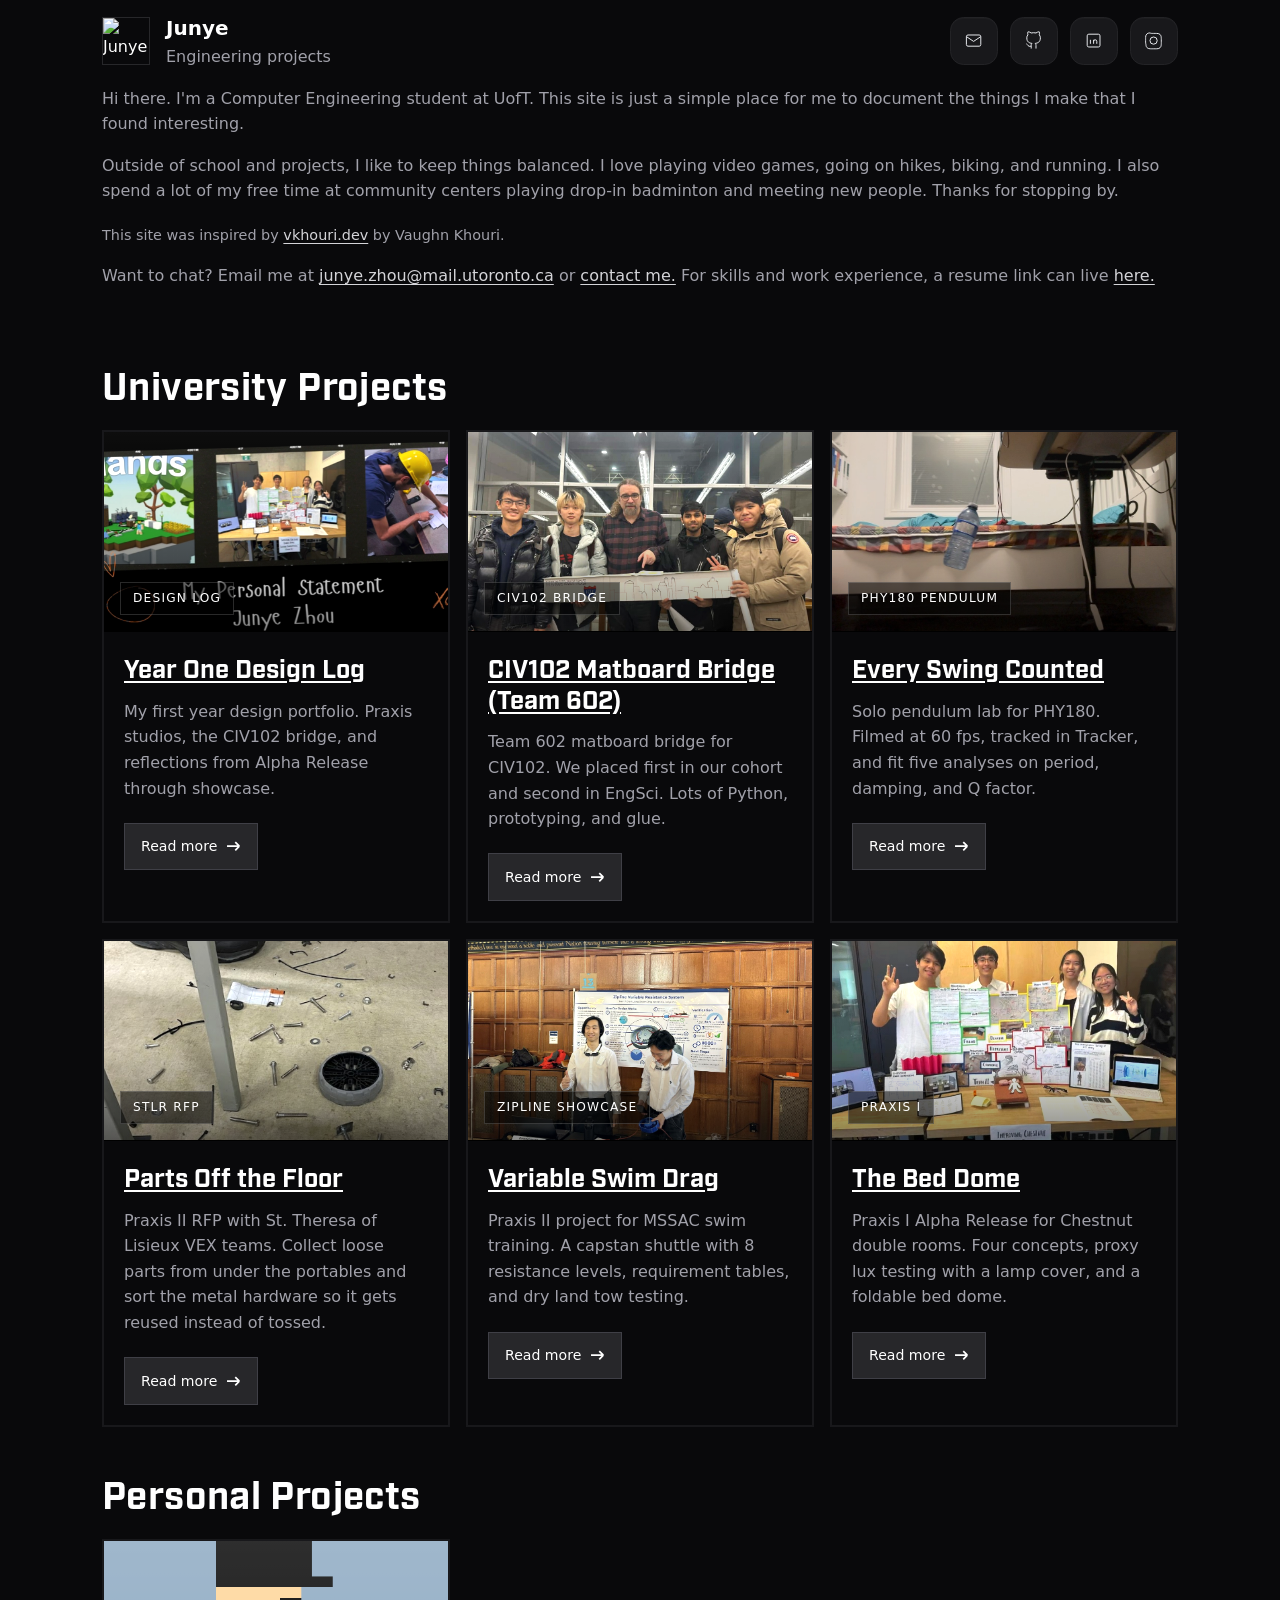
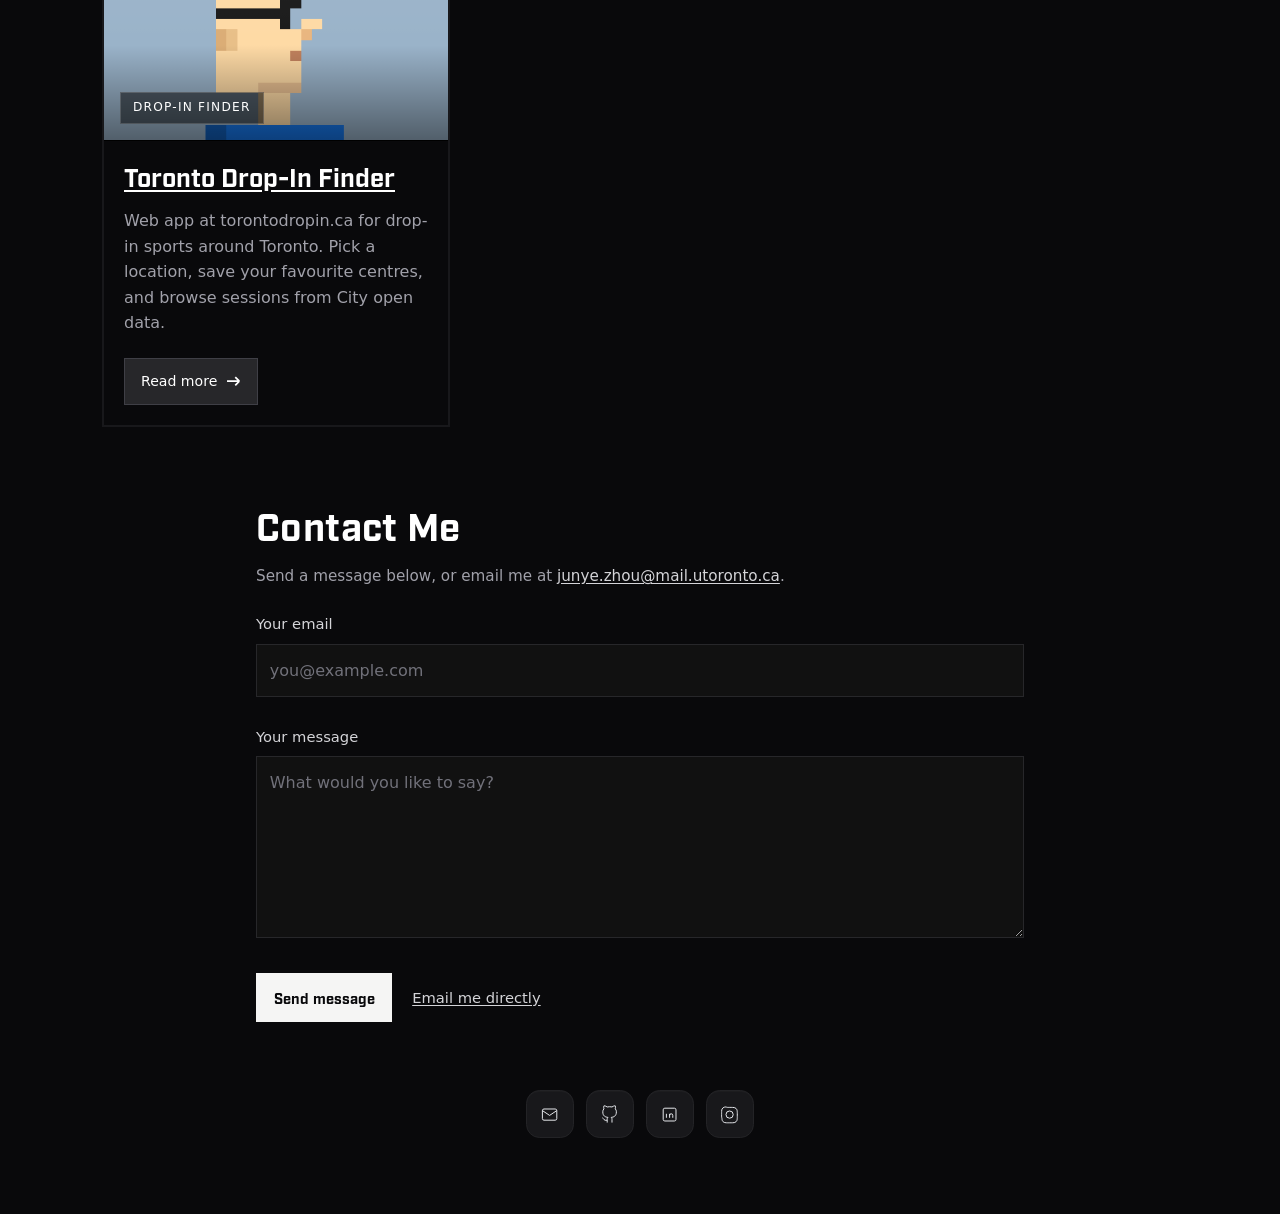
==== commit 452a2813: "Add a Personal Projects section for Toronto Drop-In Finder." ====
--- a/index.html
+++ b/index.html
@@ -135,6 +135,196 @@
             <div class="card-image-wrapper">
               <div class="project-image project-image-has-photo">
                 <img
+                  src="assets/year1-design-log-thumb.png"
+                  alt="Year One Design Log personal statement collage with Praxis showcase photos"
+                  width="1200"
+                  height="646"
+                  loading="lazy"
+                />
+                <span class="thumb-label">Design log</span>
+              </div>
+            </div>
+            <div class="project-body">
+              <a href="year1-student-engineering-design-portfolio.html">
+                <h3 class="project-title">Year One Design Log</h3>
+              </a>
+              <p>
+                My first year design portfolio. Praxis studios, the CIV102 bridge,
+                and reflections from Alpha Release through showcase.
+              </p>
+
+              <a
+                class="read-more"
+                href="year1-student-engineering-design-portfolio.html"
+              >
+                Read more
+                <svg viewBox="0 0 14 10" aria-hidden="true">
+                  <path d="M1 5h12m0 0L9 1m4 4L9 9"></path>
+                </svg>
+              </a>
+            </div>
+          </article>
+
+          <article class="project-card">
+            <div class="card-image-wrapper">
+              <div class="project-image project-image-has-photo">
+                <img
+                  src="assets/civ102-bridge/team-highway-102.png"
+                  alt="Team 602 with the completed Highway 102 matboard bridge"
+                  width="1200"
+                  height="800"
+                  loading="lazy"
+                />
+                <span class="thumb-label">CIV102 Bridge</span>
+              </div>
+            </div>
+            <div class="project-body">
+              <a href="civ102-matboard-bridge.html">
+                <h3 class="project-title">CIV102 Matboard Bridge (Team 602)</h3>
+              </a>
+              <p>
+                Team 602 matboard bridge for CIV102. We placed first in our cohort
+                and second in EngSci. Lots of Python, prototyping, and glue.
+              </p>
+              <a class="read-more" href="civ102-matboard-bridge.html">
+                Read more
+                <svg viewBox="0 0 14 10" aria-hidden="true">
+                  <path d="M1 5h12m0 0L9 1m4 4L9 9"></path>
+                </svg>
+              </a>
+            </div>
+          </article>
+
+          <article class="project-card">
+            <div class="card-image-wrapper">
+              <div class="project-image project-image-has-photo">
+                <img
+                  src="assets/phy180-pendulum/report-p2-img1.jpeg"
+                  alt="PHY180 damped pendulum setup with bottle bob"
+                  width="1200"
+                  height="800"
+                  loading="lazy"
+                />
+                <span class="thumb-label">PHY180 Pendulum</span>
+              </div>
+            </div>
+            <div class="project-body">
+              <a href="phy180-pendulum.html">
+                <h3 class="project-title">Every Swing Counted</h3>
+              </a>
+              <p>
+                Solo pendulum lab for PHY180. Filmed at 60 fps, tracked in Tracker,
+                and fit five analyses on period, damping, and Q factor.
+              </p>
+              <a class="read-more" href="phy180-pendulum.html">
+                Read more
+                <svg viewBox="0 0 14 10" aria-hidden="true">
+                  <path d="M1 5h12m0 0L9 1m4 4L9 9"></path>
+                </svg>
+              </a>
+            </div>
+          </article>
+
+          <article class="project-card">
+            <div class="card-image-wrapper">
+              <div class="project-image project-image-has-photo">
+                <img
+                  src="assets/stl-robotics-rfp/parts-off-the-floor-thumb.png"
+                  alt="Bolts, washers, and VEX hardware scattered on a portable classroom floor"
+                  width="487"
+                  height="399"
+                  loading="lazy"
+                />
+                <span class="thumb-label">STLR RFP</span>
+              </div>
+            </div>
+            <div class="project-body">
+              <a href="stl-robotics-rfp.html">
+                <h3 class="project-title">Parts Off the Floor</h3>
+              </a>
+              <p>
+                Praxis II RFP with St. Theresa of Lisieux VEX teams. Collect loose
+                parts from under the portables and sort the metal hardware so it
+                gets reused instead of tossed.
+              </p>
+              <a class="read-more" href="stl-robotics-rfp.html">
+                Read more
+                <svg viewBox="0 0 14 10" aria-hidden="true">
+                  <path d="M1 5h12m0 0L9 1m4 4L9 9"></path>
+                </svg>
+              </a>
+            </div>
+          </article>
+
+          <article class="project-card">
+            <div class="card-image-wrapper">
+              <div class="project-image project-image-has-photo">
+                <img
+                  src="assets/praxis-zipline/showcase-card.jpg"
+                  alt="Team 7 at the Praxis II showcase with the Zipline Variable Resistance System poster"
+                  width="1024"
+                  height="768"
+                  loading="lazy"
+                />
+                <span class="thumb-label">Zipline Showcase</span>
+              </div>
+            </div>
+            <div class="project-body">
+              <a href="praxis-zipline-showcase.html">
+                <h3 class="project-title">Variable Swim Drag</h3>
+              </a>
+              <p>
+                Praxis II project for MSSAC swim training. A capstan shuttle with
+                8 resistance levels, requirement tables, and dry land tow testing.
+              </p>
+              <a class="read-more" href="praxis-zipline-showcase.html">
+                Read more
+                <svg viewBox="0 0 14 10" aria-hidden="true">
+                  <path d="M1 5h12m0 0L9 1m4 4L9 9"></path>
+                </svg>
+              </a>
+            </div>
+          </article>
+
+          <article class="project-card">
+            <div class="card-image-wrapper">
+              <div class="project-image project-image-has-photo">
+                <img
+                  src="assets/praxis-i-design/team-presentation-card.png"
+                  alt="Team 1L presenting Improving Chestnut Double Room Sleeping Environments with bed dome model and poster"
+                  width="615"
+                  height="486"
+                  loading="lazy"
+                />
+                <span class="thumb-label">Praxis I</span>
+              </div>
+            </div>
+            <div class="project-body">
+              <a href="praxis-i-design.html">
+                <h3 class="project-title">The Bed Dome</h3>
+              </a>
+              <p>
+                Praxis I Alpha Release for Chestnut double rooms. Four concepts,
+                proxy lux testing with a lamp cover, and a foldable bed dome.
+              </p>
+              <a class="read-more" href="praxis-i-design.html">
+                Read more
+                <svg viewBox="0 0 14 10" aria-hidden="true">
+                  <path d="M1 5h12m0 0L9 1m4 4L9 9"></path>
+                </svg>
+              </a>
+            </div>
+          </article>
+        </div>
+      </section>
+
+      <section class="category">
+        <h2 class="section-title">Personal Projects</h2>
+        <div class="projects-grid">
+          <article class="project-card">
+            <div class="card-image-wrapper">
+              <div class="project-image project-image-has-photo">
+                <img
                   src="assets/toronto-drop-in/thumb.png"
                   alt="Toronto Drop-In Finder app icon"
                   width="512"
@@ -154,191 +344,6 @@
                 from City open data.
               </p>
               <a class="read-more" href="toronto-drop-in-sports.html">
-                Read more
-                <svg viewBox="0 0 14 10" aria-hidden="true">
-                  <path d="M1 5h12m0 0L9 1m4 4L9 9"></path>
-                </svg>
-              </a>
-            </div>
-          </article>
-
-          <article class="project-card">
-            <div class="card-image-wrapper">
-              <div class="project-image project-image-has-photo">
-                <img
-                  src="assets/year1-design-log-thumb.png"
-                  alt="Year One Design Log personal statement collage with Praxis showcase photos"
-                  width="1200"
-                  height="646"
-                  loading="lazy"
-                />
-                <span class="thumb-label">Design log</span>
-              </div>
-            </div>
-            <div class="project-body">
-              <a href="year1-student-engineering-design-portfolio.html">
-                <h3 class="project-title">Year One Design Log</h3>
-              </a>
-              <p>
-                My first year design portfolio. Praxis studios, the CIV102 bridge,
-                and reflections from Alpha Release through showcase.
-              </p>
-
-              <a
-                class="read-more"
-                href="year1-student-engineering-design-portfolio.html"
-              >
-                Read more
-                <svg viewBox="0 0 14 10" aria-hidden="true">
-                  <path d="M1 5h12m0 0L9 1m4 4L9 9"></path>
-                </svg>
-              </a>
-            </div>
-          </article>
-
-          <article class="project-card">
-            <div class="card-image-wrapper">
-              <div class="project-image project-image-has-photo">
-                <img
-                  src="assets/civ102-bridge/team-highway-102.png"
-                  alt="Team 602 with the completed Highway 102 matboard bridge"
-                  width="1200"
-                  height="800"
-                  loading="lazy"
-                />
-                <span class="thumb-label">CIV102 Bridge</span>
-              </div>
-            </div>
-            <div class="project-body">
-              <a href="civ102-matboard-bridge.html">
-                <h3 class="project-title">CIV102 Matboard Bridge (Team 602)</h3>
-              </a>
-              <p>
-                Team 602 matboard bridge for CIV102. We placed first in our cohort
-                and second in EngSci. Lots of Python, prototyping, and glue.
-              </p>
-              <a class="read-more" href="civ102-matboard-bridge.html">
-                Read more
-                <svg viewBox="0 0 14 10" aria-hidden="true">
-                  <path d="M1 5h12m0 0L9 1m4 4L9 9"></path>
-                </svg>
-              </a>
-            </div>
-          </article>
-
-          <article class="project-card">
-            <div class="card-image-wrapper">
-              <div class="project-image project-image-has-photo">
-                <img
-                  src="assets/phy180-pendulum/report-p2-img1.jpeg"
-                  alt="PHY180 damped pendulum setup with bottle bob"
-                  width="1200"
-                  height="800"
-                  loading="lazy"
-                />
-                <span class="thumb-label">PHY180 Pendulum</span>
-              </div>
-            </div>
-            <div class="project-body">
-              <a href="phy180-pendulum.html">
-                <h3 class="project-title">Every Swing Counted</h3>
-              </a>
-              <p>
-                Solo pendulum lab for PHY180. Filmed at 60 fps, tracked in Tracker,
-                and fit five analyses on period, damping, and Q factor.
-              </p>
-              <a class="read-more" href="phy180-pendulum.html">
-                Read more
-                <svg viewBox="0 0 14 10" aria-hidden="true">
-                  <path d="M1 5h12m0 0L9 1m4 4L9 9"></path>
-                </svg>
-              </a>
-            </div>
-          </article>
-
-          <article class="project-card">
-            <div class="card-image-wrapper">
-              <div class="project-image project-image-has-photo">
-                <img
-                  src="assets/stl-robotics-rfp/parts-off-the-floor-thumb.png"
-                  alt="Bolts, washers, and VEX hardware scattered on a portable classroom floor"
-                  width="487"
-                  height="399"
-                  loading="lazy"
-                />
-                <span class="thumb-label">STLR RFP</span>
-              </div>
-            </div>
-            <div class="project-body">
-              <a href="stl-robotics-rfp.html">
-                <h3 class="project-title">Parts Off the Floor</h3>
-              </a>
-              <p>
-                Praxis II RFP with St. Theresa of Lisieux VEX teams. Collect loose
-                parts from under the portables and sort the metal hardware so it
-                gets reused instead of tossed.
-              </p>
-              <a class="read-more" href="stl-robotics-rfp.html">
-                Read more
-                <svg viewBox="0 0 14 10" aria-hidden="true">
-                  <path d="M1 5h12m0 0L9 1m4 4L9 9"></path>
-                </svg>
-              </a>
-            </div>
-          </article>
-
-          <article class="project-card">
-            <div class="card-image-wrapper">
-              <div class="project-image project-image-has-photo">
-                <img
-                  src="assets/praxis-zipline/showcase-card.jpg"
-                  alt="Team 7 at the Praxis II showcase with the Zipline Variable Resistance System poster"
-                  width="1024"
-                  height="768"
-                  loading="lazy"
-                />
-                <span class="thumb-label">Zipline Showcase</span>
-              </div>
-            </div>
-            <div class="project-body">
-              <a href="praxis-zipline-showcase.html">
-                <h3 class="project-title">Variable Swim Drag</h3>
-              </a>
-              <p>
-                Praxis II project for MSSAC swim training. A capstan shuttle with
-                8 resistance levels, requirement tables, and dry land tow testing.
-              </p>
-              <a class="read-more" href="praxis-zipline-showcase.html">
-                Read more
-                <svg viewBox="0 0 14 10" aria-hidden="true">
-                  <path d="M1 5h12m0 0L9 1m4 4L9 9"></path>
-                </svg>
-              </a>
-            </div>
-          </article>
-
-          <article class="project-card">
-            <div class="card-image-wrapper">
-              <div class="project-image project-image-has-photo">
-                <img
-                  src="assets/praxis-i-design/team-presentation-card.png"
-                  alt="Team 1L presenting Improving Chestnut Double Room Sleeping Environments with bed dome model and poster"
-                  width="615"
-                  height="486"
-                  loading="lazy"
-                />
-                <span class="thumb-label">Praxis I</span>
-              </div>
-            </div>
-            <div class="project-body">
-              <a href="praxis-i-design.html">
-                <h3 class="project-title">The Bed Dome</h3>
-              </a>
-              <p>
-                Praxis I Alpha Release for Chestnut double rooms. Four concepts,
-                proxy lux testing with a lamp cover, and a foldable bed dome.
-              </p>
-              <a class="read-more" href="praxis-i-design.html">
                 Read more
                 <svg viewBox="0 0 14 10" aria-hidden="true">
                   <path d="M1 5h12m0 0L9 1m4 4L9 9"></path>
--- a/styles.css
+++ b/styles.css
@@ -33,7 +33,7 @@
   margin: 0;
   background: var(--bg);
   color: var(--text);
-  font-family: Arial, Helvetica, sans-serif;
+  font-family: system-ui, -apple-system, BlinkMacSystemFont, "Segoe UI", sans-serif;
   line-height: 1.6;
 }
 
@@ -1062,9 +1062,9 @@
 
 .reference-gallery {
   margin: 1.5rem 0 2rem;
-  padding: 1rem;
-  border: 1px solid var(--line);
-  background: #111114;
+  padding: 0;
+  border: 0;
+  background: transparent;
 }
 
 .reference-gallery:focus-visible {
@@ -1073,11 +1073,7 @@
 }
 
 .reference-gallery-toolbar {
-  display: flex;
-  align-items: center;
-  justify-content: space-between;
-  gap: 1rem;
-  margin-bottom: 0.85rem;
+  display: none;
 }
 
 .reference-gallery-label,
@@ -1094,10 +1090,8 @@
 }
 
 .reference-gallery-frame {
-  display: grid;
-  grid-template-columns: auto 1fr auto;
-  gap: 0.65rem;
-  align-items: center;
+  position: relative;
+  display: block;
 }
 
 .reference-gallery-viewport {
@@ -1107,8 +1101,8 @@
 
 .reference-gallery-slide {
   margin: 0;
-  border: 1px solid var(--line);
-  background: #0a0a0c;
+  border: 0;
+  background: transparent;
 }
 
 .reference-gallery-slide:not(.is-active) {
@@ -1116,52 +1110,93 @@
 }
 
 .reference-gallery-media {
-  display: flex;
-  align-items: center;
-  justify-content: center;
-  min-height: 220px;
-  max-height: min(52vh, 420px);
-  padding: 1rem;
-  background: #0a0a0c;
-}
-
-.reference-gallery-media img {
   display: block;
-  width: auto;
+  min-height: 0;
+  max-height: none;
+  padding: 0;
+  background: transparent;
+}
+
+.reference-gallery-media img,
+.reference-gallery-media video {
+  display: block;
+  width: 100%;
   max-width: 100%;
   height: auto;
-  max-height: min(48vh, 380px);
+  max-height: none;
   object-fit: contain;
   cursor: zoom-in;
+  border: 1px solid #000;
+  background: #0a0a0c;
 }
 
 .reference-gallery-slide figcaption {
-  padding: 0.75rem 0.9rem;
-  border-top: 1px solid var(--line);
-  color: var(--muted);
-  font-size: 0.92rem;
-  line-height: 1.45;
+  padding: 0.55rem 0 0;
+  border: 0;
+  background: transparent;
+  color: #fff;
+  font-size: 1rem;
+  font-style: italic;
+  line-height: 1.5;
 }
 
 .reference-gallery-arrow {
+  position: absolute;
+  z-index: 2;
   display: inline-flex;
   align-items: center;
   justify-content: center;
-  width: 2.6rem;
-  height: 2.6rem;
+  width: 3.25rem;
+  height: 3.25rem;
+  padding: 0.65rem;
+  border: 0;
+  border-radius: 0;
+  appearance: none;
+  background: #27272a;
+  color: #fff;
+  cursor: pointer;
+  transform: translateY(-50%);
+  transition: background-color 180ms ease;
+}
+
+.reference-gallery-frame > [data-gallery-prev] {
+  left: 0.75rem;
+}
+
+.reference-gallery-frame > [data-gallery-next] {
+  right: 0.75rem;
+}
+
+.reference-gallery-arrow:hover {
+  background: #3f3f46;
+}
+
+.reference-gallery-dots {
+  display: flex;
+  justify-content: center;
+  align-items: center;
+  gap: 0.55rem;
+  margin-top: 0.9rem;
+}
+
+.reference-gallery-dot {
+  width: 0.5rem;
+  height: 0.5rem;
   padding: 0;
-  border: 1px solid var(--line-strong);
-  background: #18181b;
-  color: var(--text);
+  border: 0;
+  border-radius: 999px;
+  appearance: none;
+  background: #71717a;
   cursor: pointer;
-  transition:
-    background-color 180ms ease,
-    border-color 180ms ease;
-}
-
-.reference-gallery-arrow:hover {
-  background: #27272a;
-  border-color: #3f3f46;
+}
+
+.reference-gallery-dot.is-active {
+  background: #fff;
+  transform: scale(1.15);
+}
+
+.reference-gallery-dot:hover {
+  background: #d4d4d8;
 }
 
 .reference-gallery-arrow svg {
@@ -1187,26 +1222,17 @@
 }
 
 @media (max-width: 640px) {
-  .reference-gallery-frame {
-    grid-template-columns: 1fr;
-    grid-template-rows: auto auto auto;
+  .reference-gallery-arrow {
+    width: 2.5rem;
+    height: 2.5rem;
   }
 
-  .reference-gallery-arrow {
-    width: 100%;
-    min-height: 2.75rem;
+  .reference-gallery-frame > [data-gallery-prev] {
+    left: 0.4rem;
   }
 
-  .reference-gallery-viewport {
-    grid-row: 1;
-  }
-
-  .reference-gallery-frame > [data-gallery-prev] {
-    grid-row: 2;
-  }
-
   .reference-gallery-frame > [data-gallery-next] {
-    grid-row: 3;
+    right: 0.4rem;
   }
 }
 
@@ -1366,14 +1392,15 @@
 
 .table-wrap {
   margin: 1rem 0 1.2rem;
-  overflow-x: auto;
+  max-width: 100%;
+  overflow-x: hidden;
   border: 1px solid var(--line);
   background: #111114;
 }
 
 .portfolio-table {
   width: 100%;
-  min-width: 760px;
+  table-layout: fixed;
   border-collapse: collapse;
   color: var(--soft);
 }
@@ -1388,12 +1415,18 @@
 
 .portfolio-table th,
 .portfolio-table td {
-  padding: 0.85rem 0.95rem;
+  padding: 0.7rem 0.6rem;
   border-bottom: 1px solid var(--line);
   border-right: 1px solid var(--line);
   vertical-align: top;
   text-align: left;
-  font-size: 0.95rem;
+  font-size: 0.9rem;
+  overflow-wrap: break-word;
+}
+
+.portfolio-table th:first-child,
+.portfolio-table td:first-child {
+  width: 28%;
 }
 
 .portfolio-table th:last-child,
@@ -1500,14 +1533,12 @@
 
 /* Long-form writeups: narrow column, readable type (ref. vkhouri.dev) */
 .portfolio-page {
-  width: min(42rem, calc(100% - 1.5rem));
-  max-width: 42rem;
+  width: min(48rem, calc(100% - 2rem));
+  max-width: 48rem;
   padding: 1rem 0 3rem;
-  font-family: -apple-system, BlinkMacSystemFont, "Segoe UI", Roboto, Helvetica,
-    Arial, sans-serif;
+  font-family: system-ui, sans-serif;
   font-size: 1rem;
-  line-height: 1.55;
-  letter-spacing: -0.01em;
+  line-height: 1.5;
 }
 
 .portfolio-page .portfolio-hero {
@@ -1521,19 +1552,21 @@
 }
 
 .portfolio-page .project-page-title {
-  margin: 0 0 0.65rem;
-  font-family: inherit;
-  font-size: clamp(1.65rem, 4vw, 2.1rem);
-  font-weight: 600;
-  line-height: 1.2;
-  letter-spacing: -0.02em;
+  margin: 0 0 1.5rem;
+  font-family: "IndustryBlack", sans-serif;
+  font-size: 2.25rem;
+  font-weight: 800;
+  line-height: 1.1;
+  letter-spacing: 0;
+  color: #fff;
 }
 
 .portfolio-page .project-caption {
-  margin: 0 0 0.85rem;
-  font-size: 0.98rem;
+  margin: 0.75rem 0 1.5rem;
+  font-size: 1rem;
+  font-style: italic;
   line-height: 1.5;
-  color: var(--soft);
+  color: #fff;
 }
 
 .portfolio-page .project-facts {
@@ -1555,19 +1588,20 @@
 
 .portfolio-page .project-copy p,
 .portfolio-page .project-copy li {
-  margin: 0 0 0.8rem;
+  margin: 0 0 1rem;
   font-size: 1rem;
-  line-height: 1.55;
-  color: var(--soft);
+  line-height: 1.5;
+  color: #fff;
 }
 
 .portfolio-page .project-section-title {
-  margin: 1.75rem 0 0.6rem;
-  font-family: inherit;
-  font-size: 1.2rem;
-  font-weight: 600;
-  letter-spacing: -0.01em;
-  line-height: 1.3;
+  margin: 1.5rem 0 1.5rem;
+  font-family: "IndustryBlack", sans-serif;
+  font-size: 1.875rem;
+  font-weight: 800;
+  letter-spacing: 0;
+  line-height: 1.2;
+  color: #fff;
 }
 
 .portfolio-page .project-section-title a {
@@ -1583,9 +1617,10 @@
 
 .portfolio-page .project-subsection-title,
 .portfolio-page .portfolio-mini-title {
-  font-family: inherit;
-  font-size: 1.02rem;
-  font-weight: 600;
+  font-family: "IndustryBlack", sans-serif;
+  font-size: 1.35rem;
+  font-weight: 800;
+  color: #fff;
 }
 
 .portfolio-page .callout-quote {
@@ -1598,8 +1633,19 @@
 
 .portfolio-page .back-link,
 .portfolio-page .back-link-ghost {
-  font-family: inherit;
+  margin: 1.5rem 0;
+  padding: 0.625rem 1.25rem;
+  border: 0;
+  background: #f5f5f4;
+  color: #09090b;
+  font-family: "IndustryBlack", sans-serif;
   font-size: 0.875rem;
+}
+
+.portfolio-page .back-link:hover,
+.portfolio-page .back-link-ghost:hover {
+  background: #e7e5e4;
+  color: #09090b;
 }
 
 .portfolio-page .text-image-layout {
@@ -1650,33 +1696,15 @@
 }
 
 .portfolio-page .reference-gallery {
-  margin: 0.85rem 0 1rem;
-  padding: 0.75rem;
-}
-
-.portfolio-page .reference-gallery-toolbar {
-  margin-bottom: 0.65rem;
-}
-
-.portfolio-page .reference-gallery-label,
-.portfolio-page .reference-gallery-counter {
-  font-size: 0.8rem;
-}
-
-.portfolio-page .reference-gallery-hint {
-  margin: 0.5rem 0 0;
-  font-size: 0.78rem;
-}
-
-.portfolio-page .reference-gallery-media {
-  min-height: 0;
-  max-height: none;
+  margin: 0.85rem 0 1.5rem;
   padding: 0;
+  border: 0;
+  background: transparent;
 }
 
 .portfolio-page .reference-gallery-media img,
 .portfolio-page .reference-gallery-media video {
-  max-height: min(70vh, 520px);
+  max-height: none;
 }
 
 .reference-gallery-media--video {
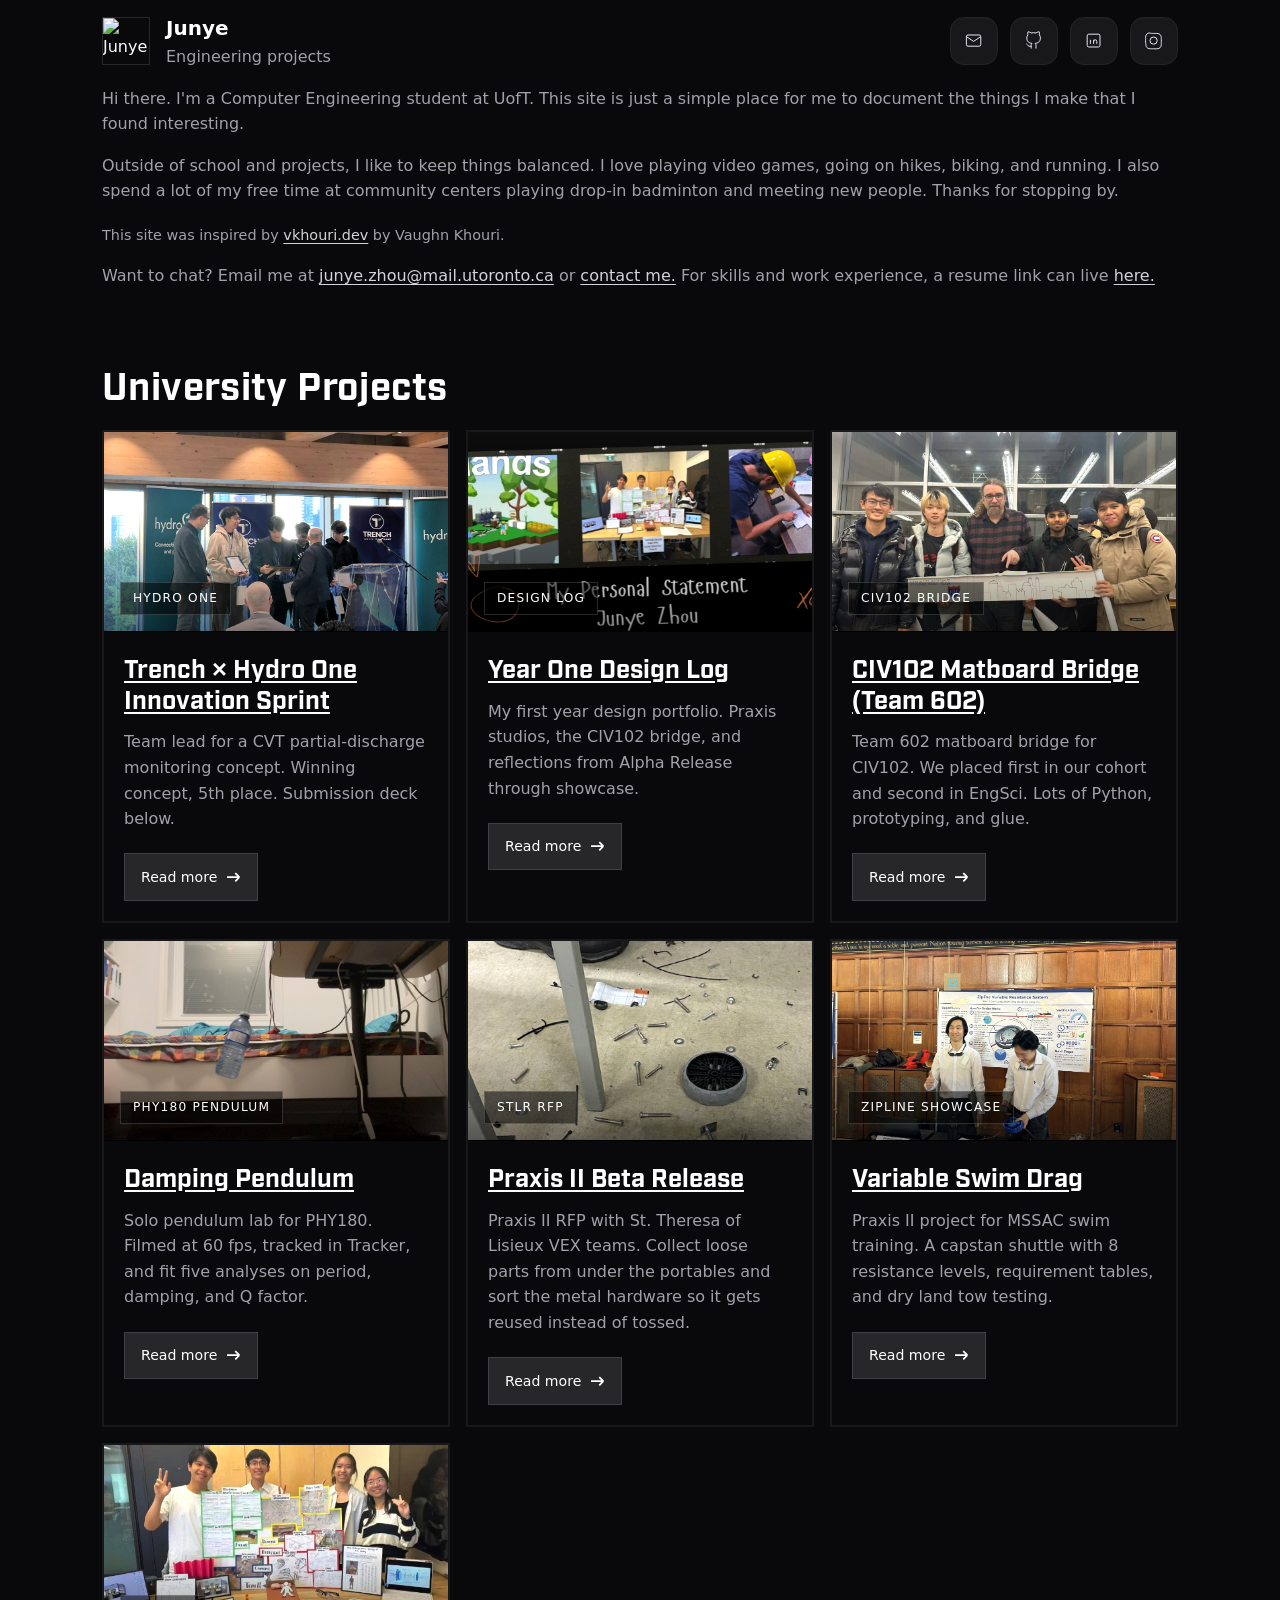
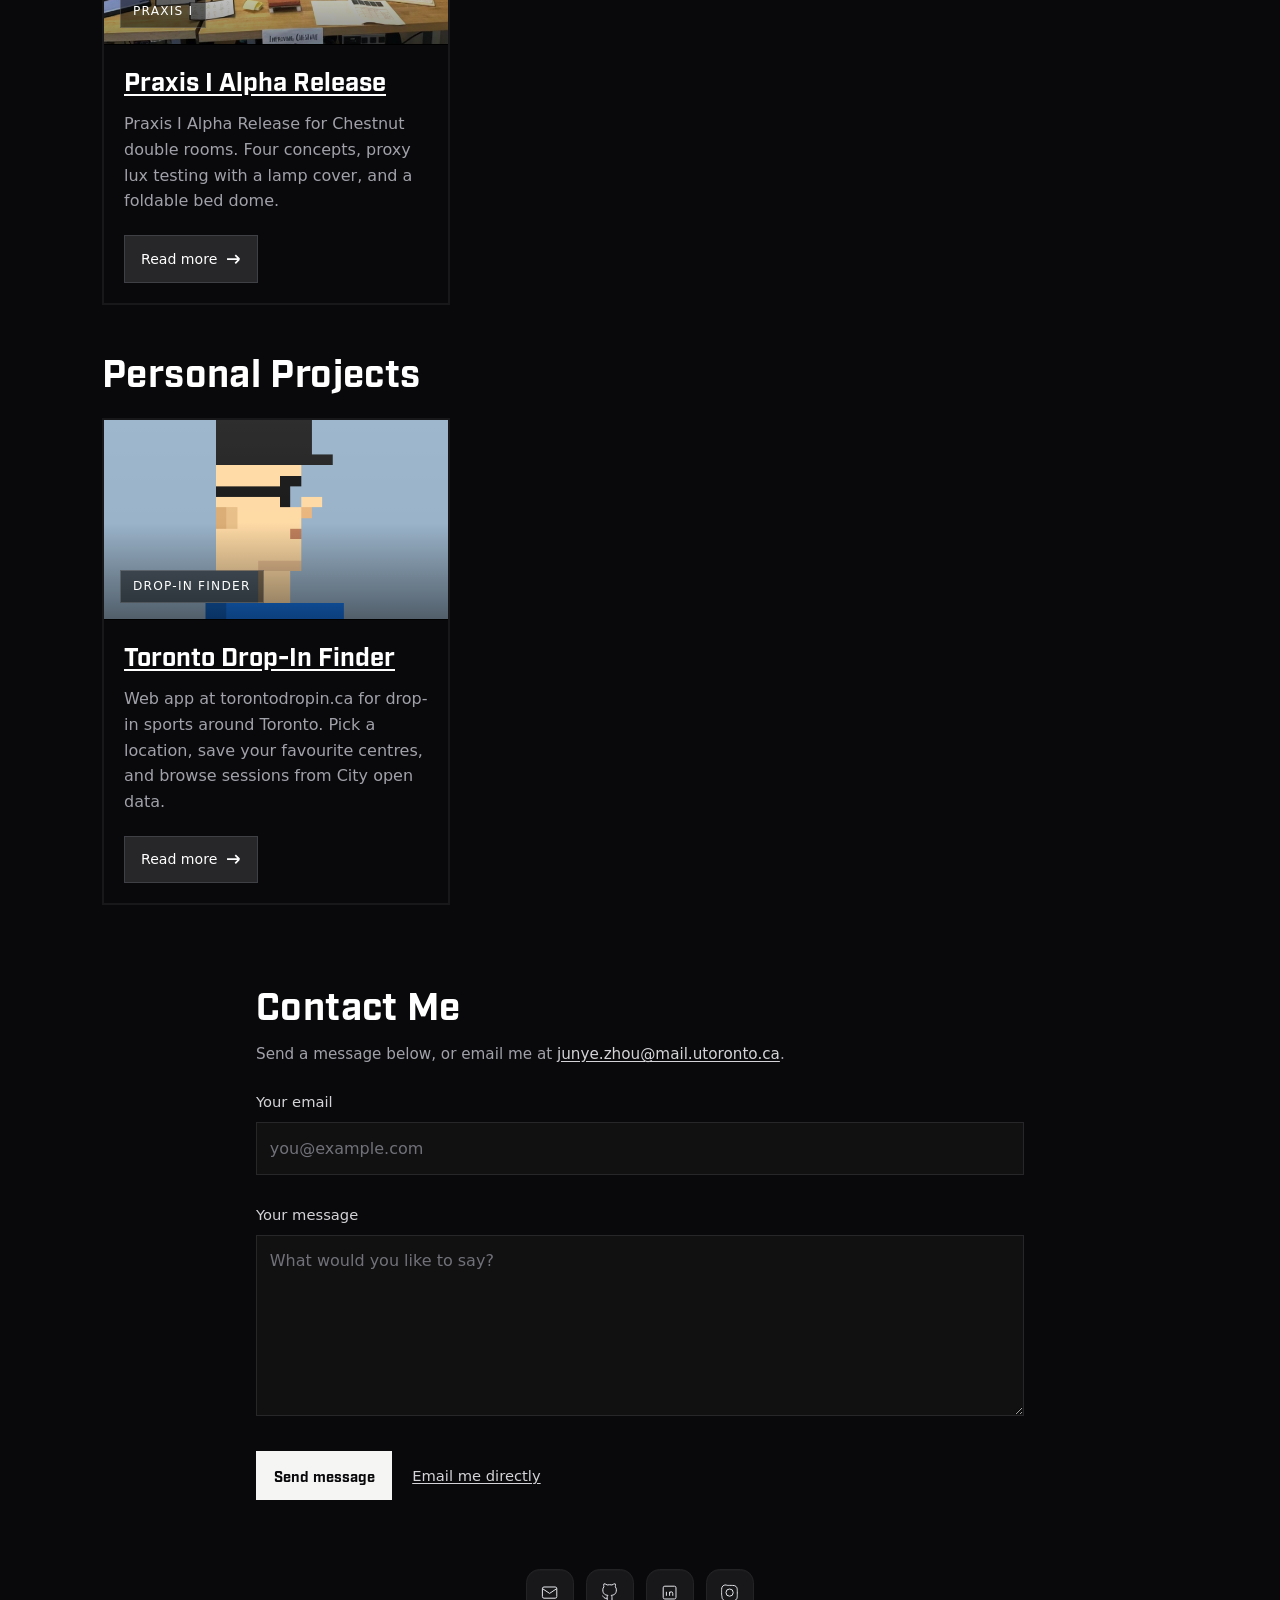
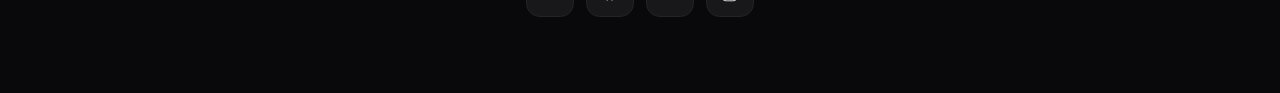
==== commit 490c306f: "Add Trench Hydro One deck page and rename portfolio project titles." ====
--- a/index.html
+++ b/index.html
@@ -135,6 +135,37 @@
             <div class="card-image-wrapper">
               <div class="project-image project-image-has-photo">
                 <img
+                  src="assets/trench-hydro-one/thumb.jpg"
+                  alt="Team receiving awards at the Trench × Hydro One Innovation Sprint"
+                  width="1024"
+                  height="768"
+                  loading="lazy"
+                  class="thumb-focus-mid"
+                />
+                <span class="thumb-label">Hydro One</span>
+              </div>
+            </div>
+            <div class="project-body">
+              <a href="trench-hydro-one.html">
+                <h3 class="project-title">Trench × Hydro One Innovation Sprint</h3>
+              </a>
+              <p>
+                Team lead for a CVT partial-discharge monitoring concept.
+                Winning concept, 5th place. Submission deck below.
+              </p>
+              <a class="read-more" href="trench-hydro-one.html">
+                Read more
+                <svg viewBox="0 0 14 10" aria-hidden="true">
+                  <path d="M1 5h12m0 0L9 1m4 4L9 9"></path>
+                </svg>
+              </a>
+            </div>
+          </article>
+
+          <article class="project-card">
+            <div class="card-image-wrapper">
+              <div class="project-image project-image-has-photo">
+                <img
                   src="assets/year1-design-log-thumb.png"
                   alt="Year One Design Log personal statement collage with Praxis showcase photos"
                   width="1200"
@@ -210,7 +241,7 @@
             </div>
             <div class="project-body">
               <a href="phy180-pendulum.html">
-                <h3 class="project-title">Every Swing Counted</h3>
+                <h3 class="project-title">Damping Pendulum</h3>
               </a>
               <p>
                 Solo pendulum lab for PHY180. Filmed at 60 fps, tracked in Tracker,
@@ -240,7 +271,7 @@
             </div>
             <div class="project-body">
               <a href="stl-robotics-rfp.html">
-                <h3 class="project-title">Parts Off the Floor</h3>
+                <h3 class="project-title">Praxis II Beta Release</h3>
               </a>
               <p>
                 Praxis II RFP with St. Theresa of Lisieux VEX teams. Collect loose
@@ -301,7 +332,7 @@
             </div>
             <div class="project-body">
               <a href="praxis-i-design.html">
-                <h3 class="project-title">The Bed Dome</h3>
+                <h3 class="project-title">Praxis I Alpha Release</h3>
               </a>
               <p>
                 Praxis I Alpha Release for Chestnut double rooms. Four concepts,
--- a/styles.css
+++ b/styles.css
@@ -315,6 +315,10 @@
   object-fit: cover;
   object-position: center;
   filter: brightness(1.08) contrast(1.02) saturate(1.04);
+}
+
+.project-image-has-photo img.thumb-focus-mid {
+  object-position: center 42%;
 }
 
 .project-image:not(.project-image-has-photo)::before {
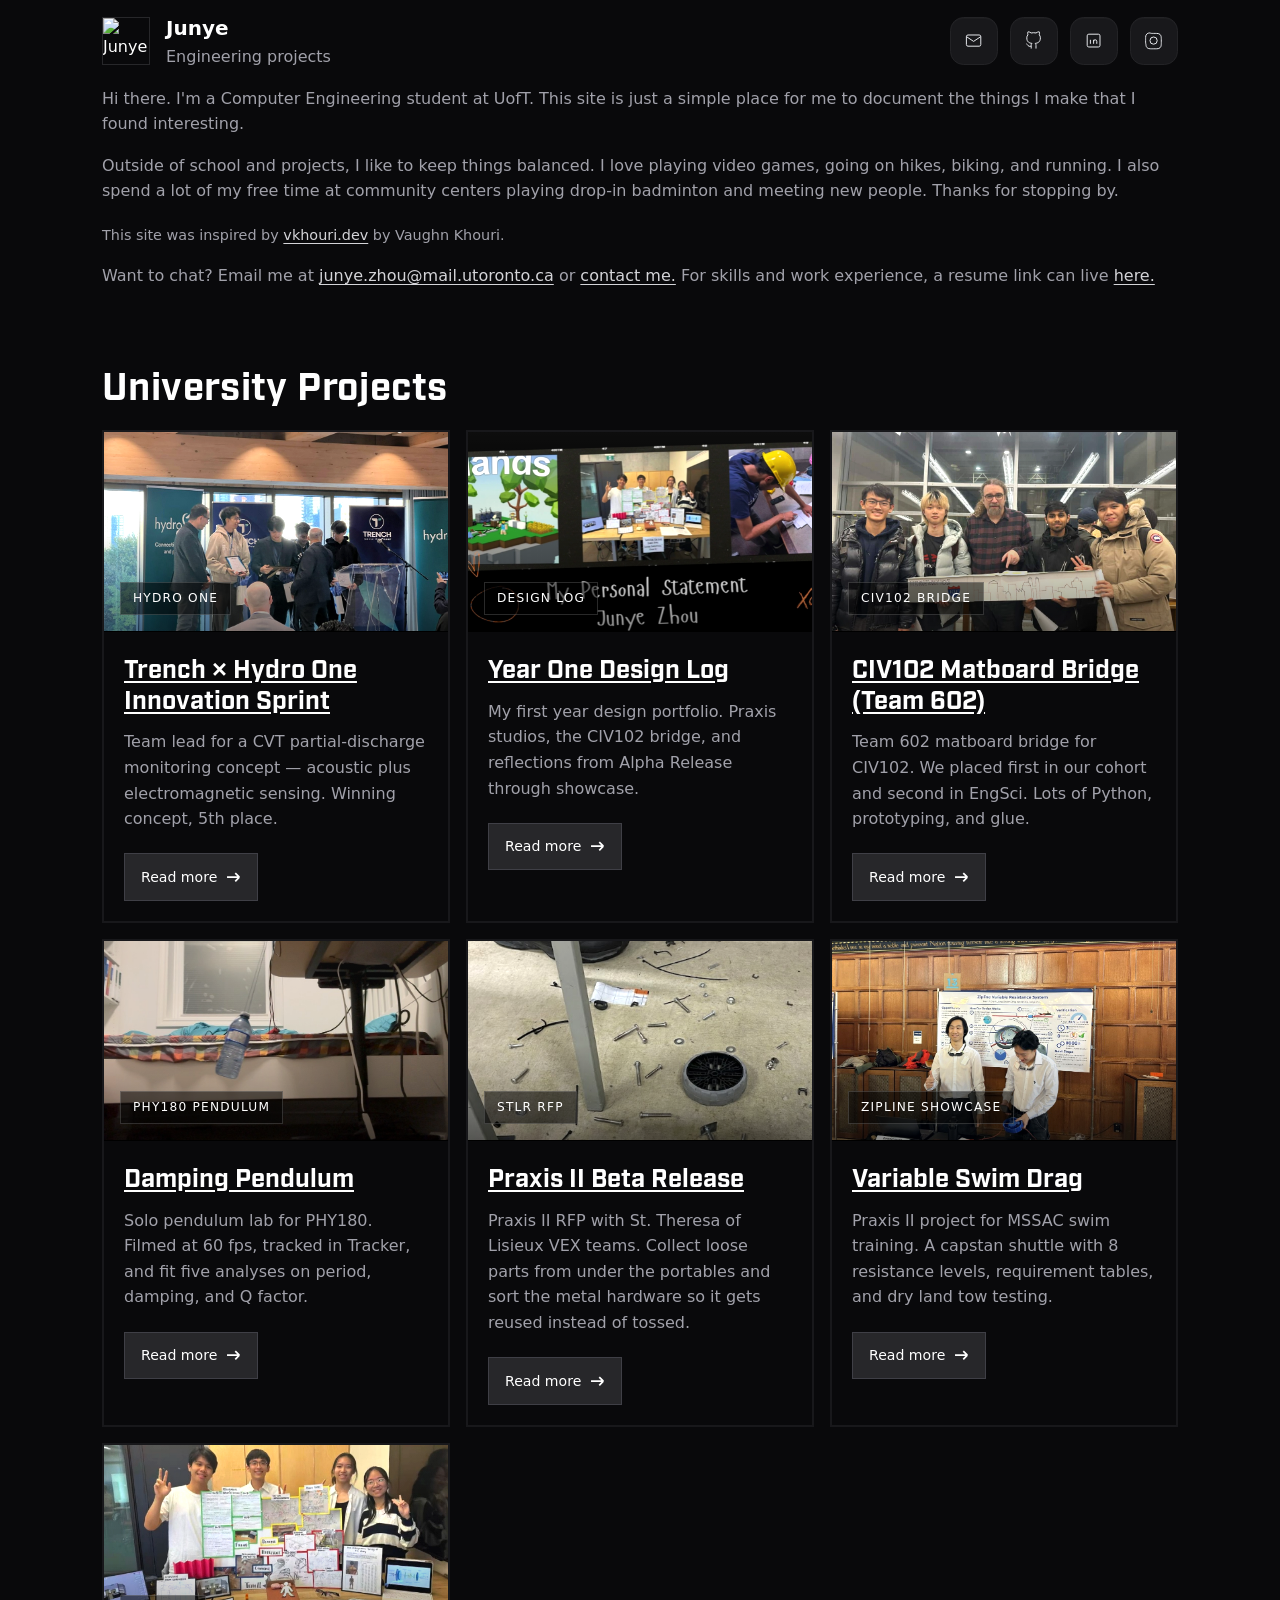
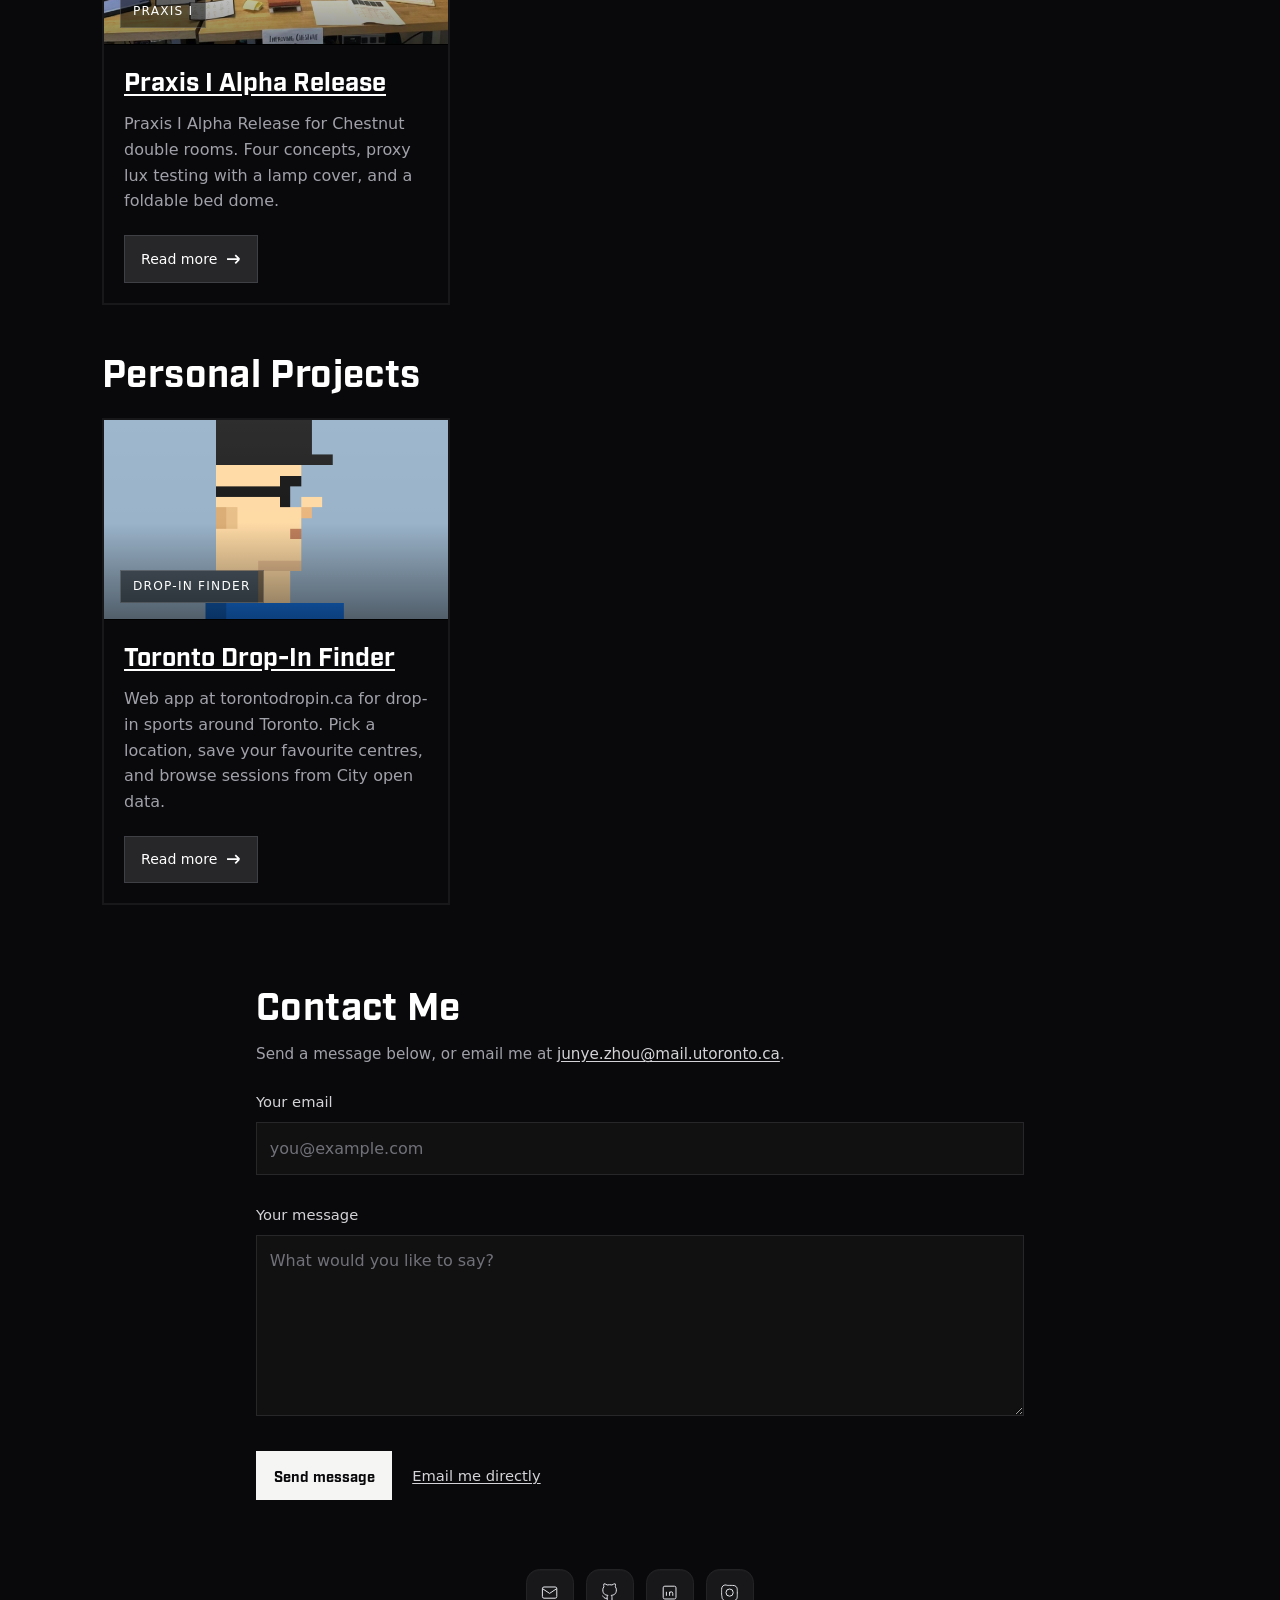
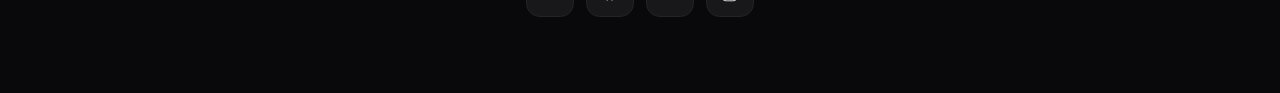
==== commit 4dbc2c29: "Add a short Trench Hydro One intro on dual acoustic-EM sensing." ====
--- a/index.html
+++ b/index.html
@@ -150,8 +150,8 @@
                 <h3 class="project-title">Trench × Hydro One Innovation Sprint</h3>
               </a>
               <p>
-                Team lead for a CVT partial-discharge monitoring concept.
-                Winning concept, 5th place. Submission deck below.
+                Team lead for a CVT partial-discharge monitoring concept —
+                acoustic plus electromagnetic sensing. Winning concept, 5th place.
               </p>
               <a class="read-more" href="trench-hydro-one.html">
                 Read more
